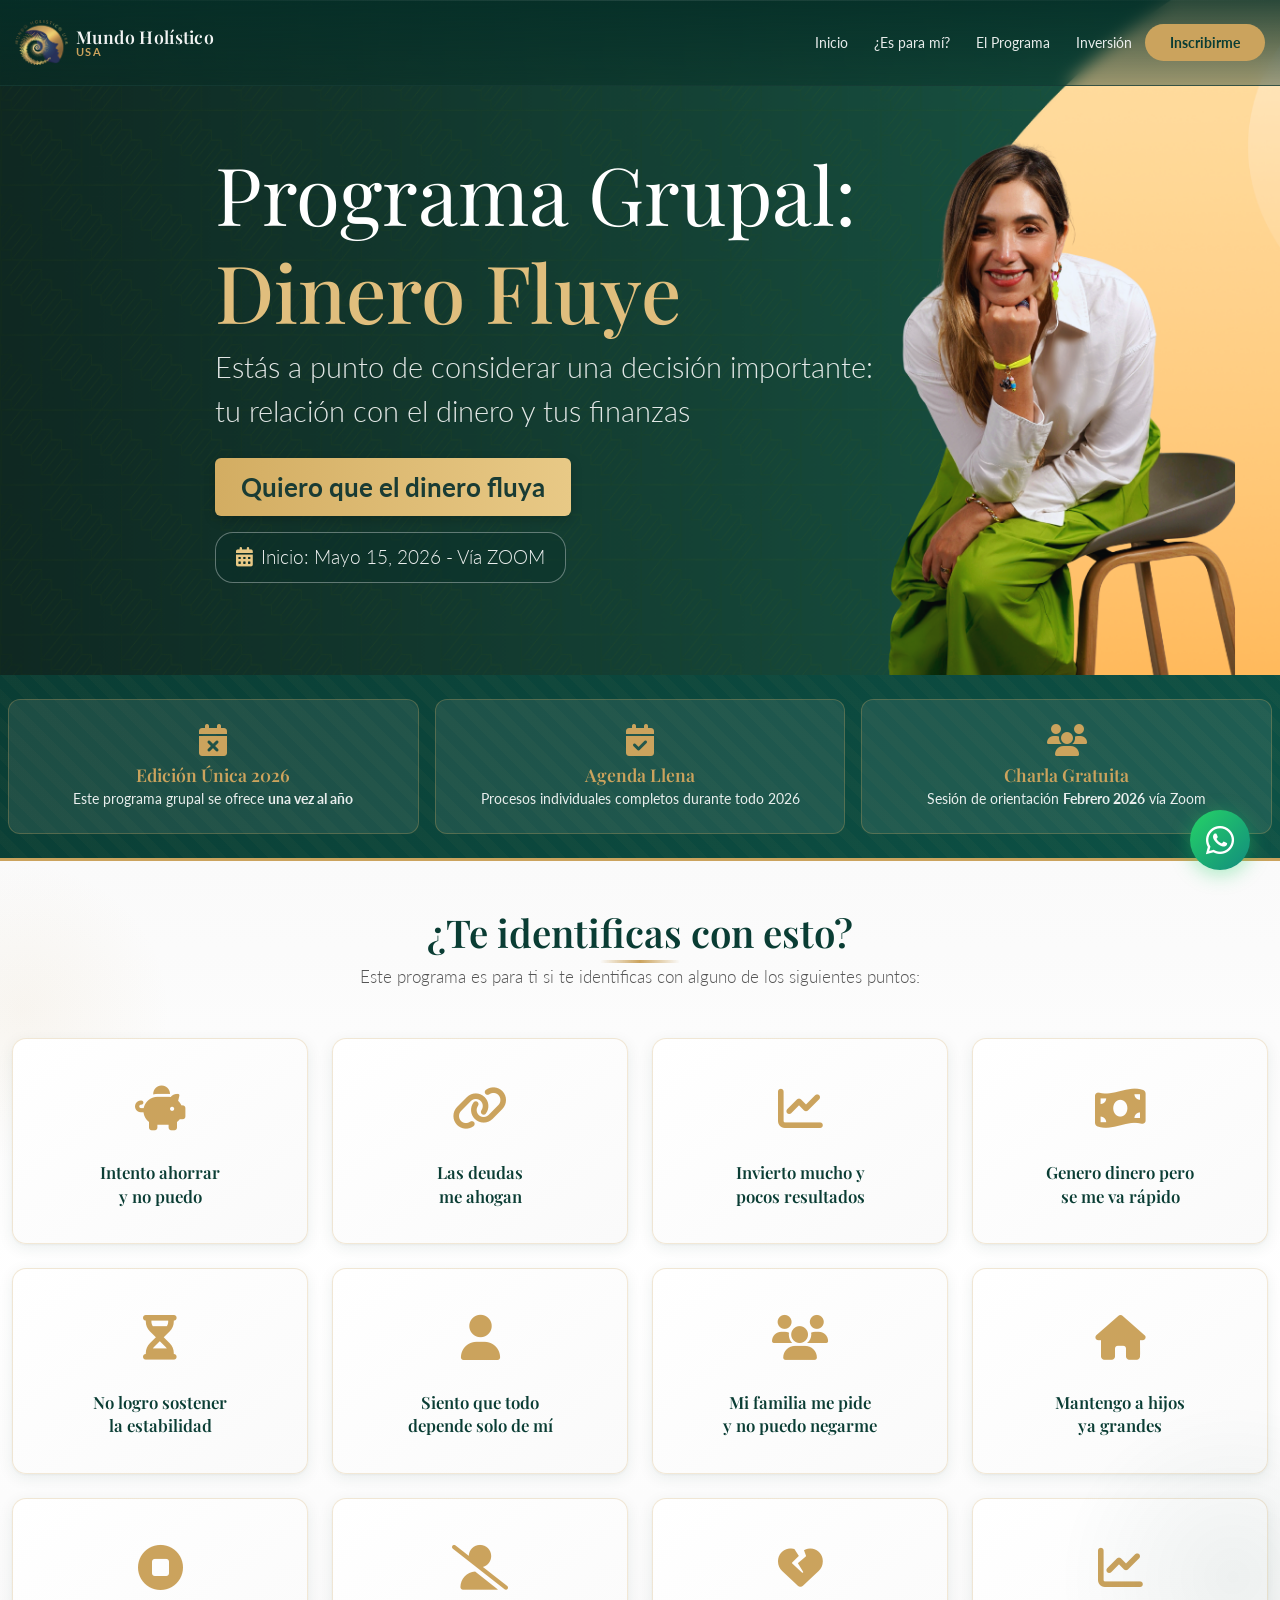
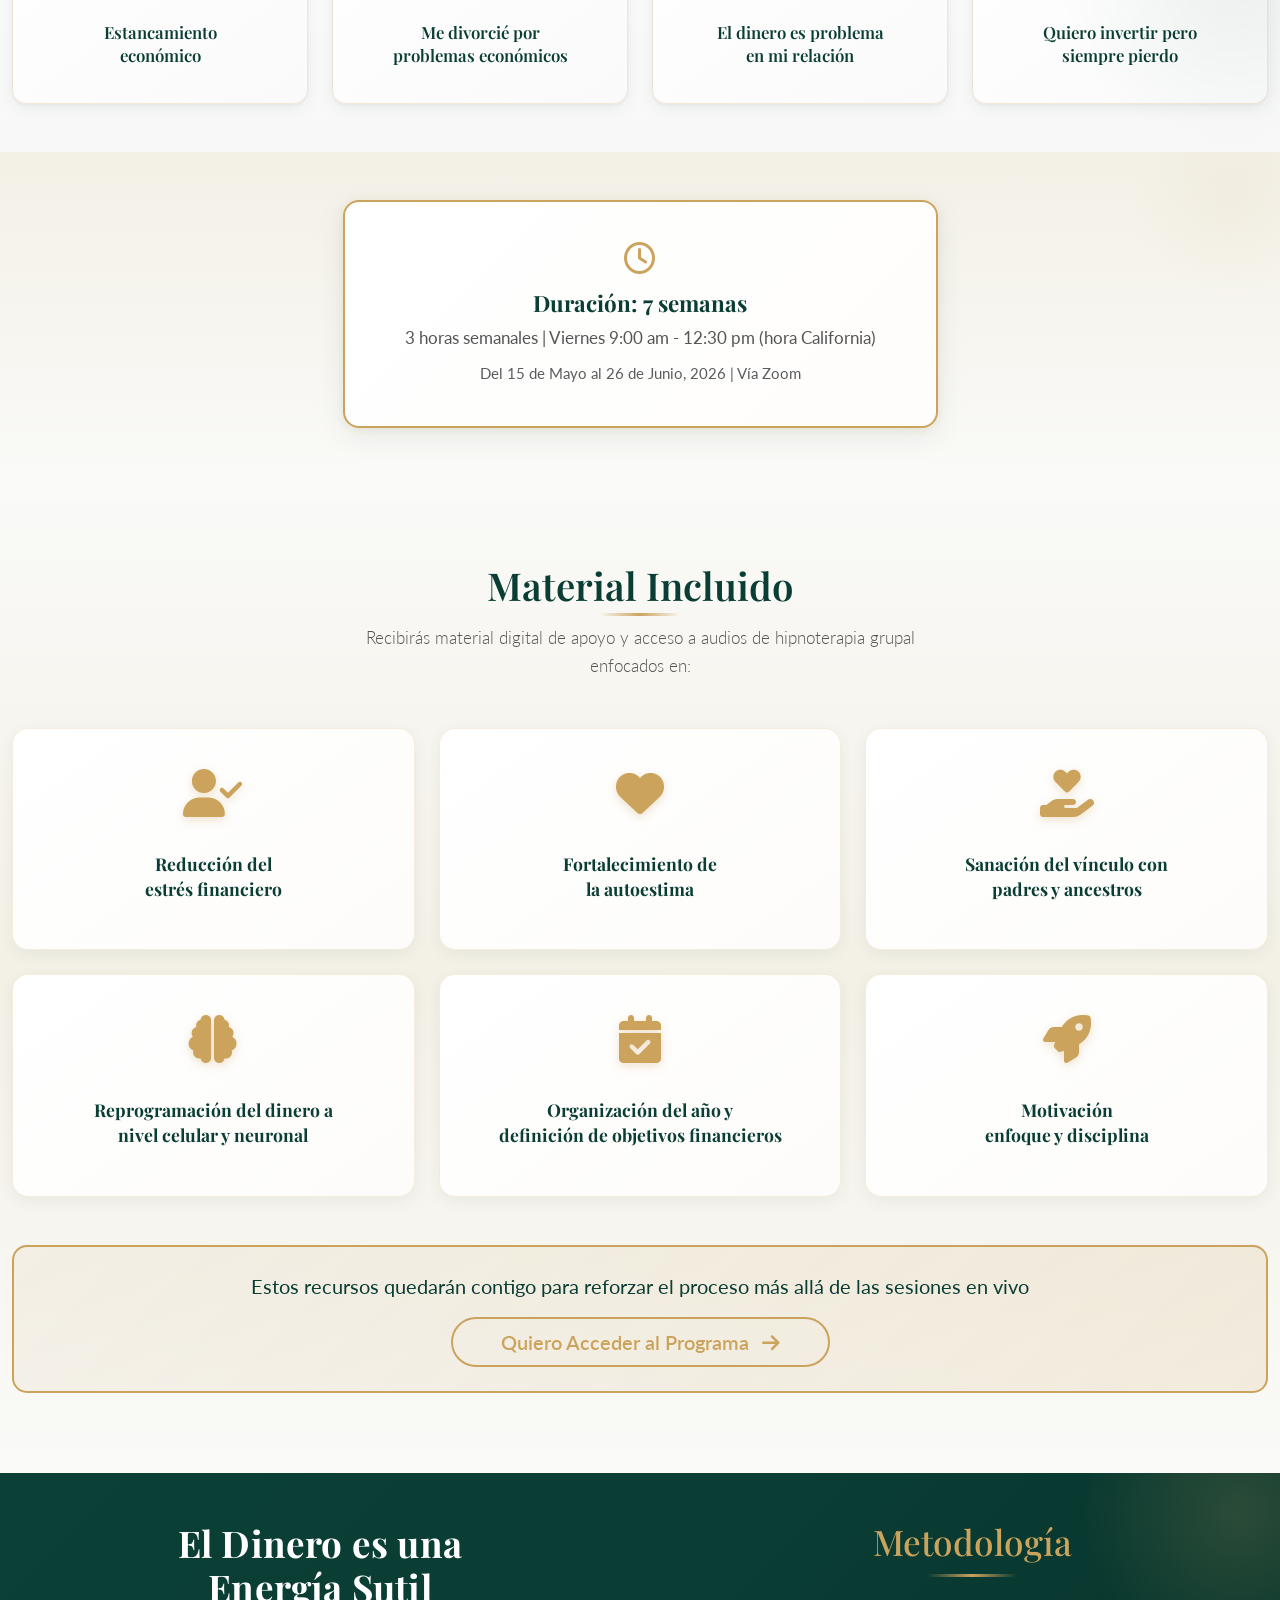
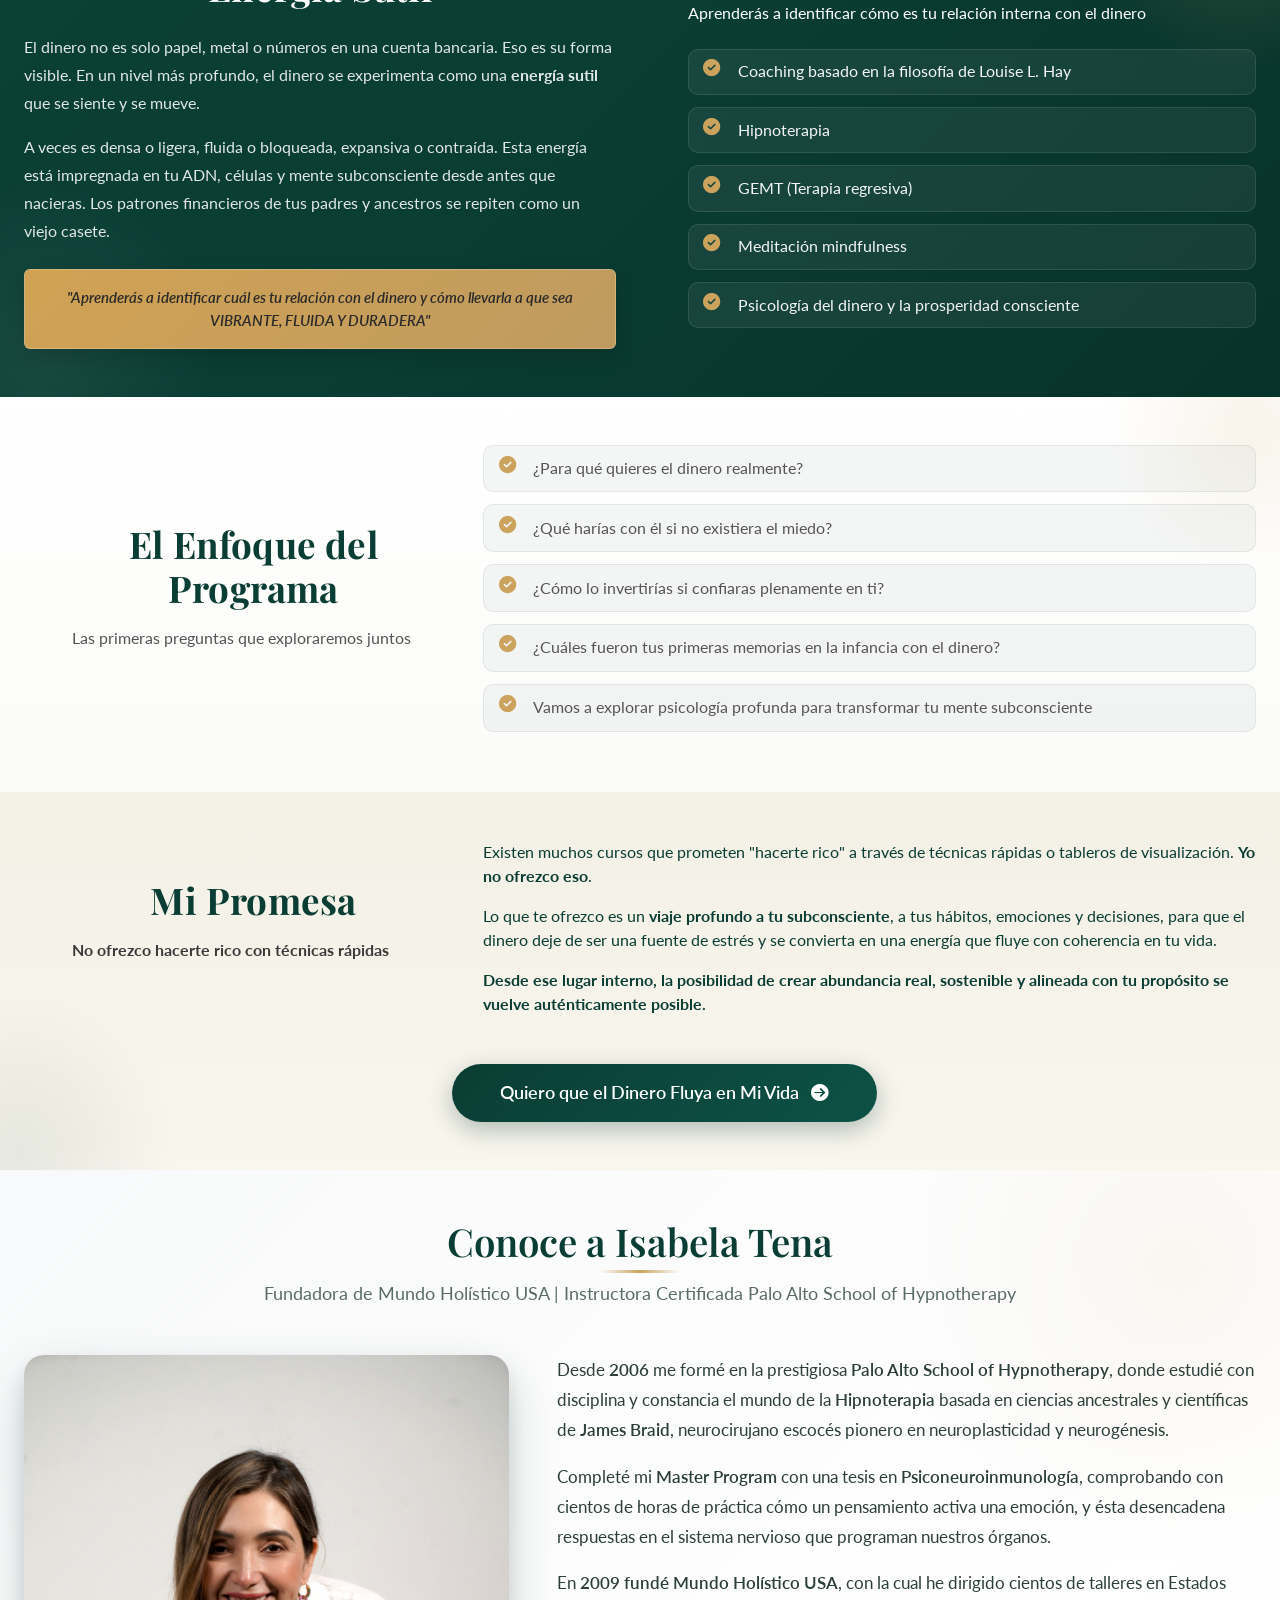
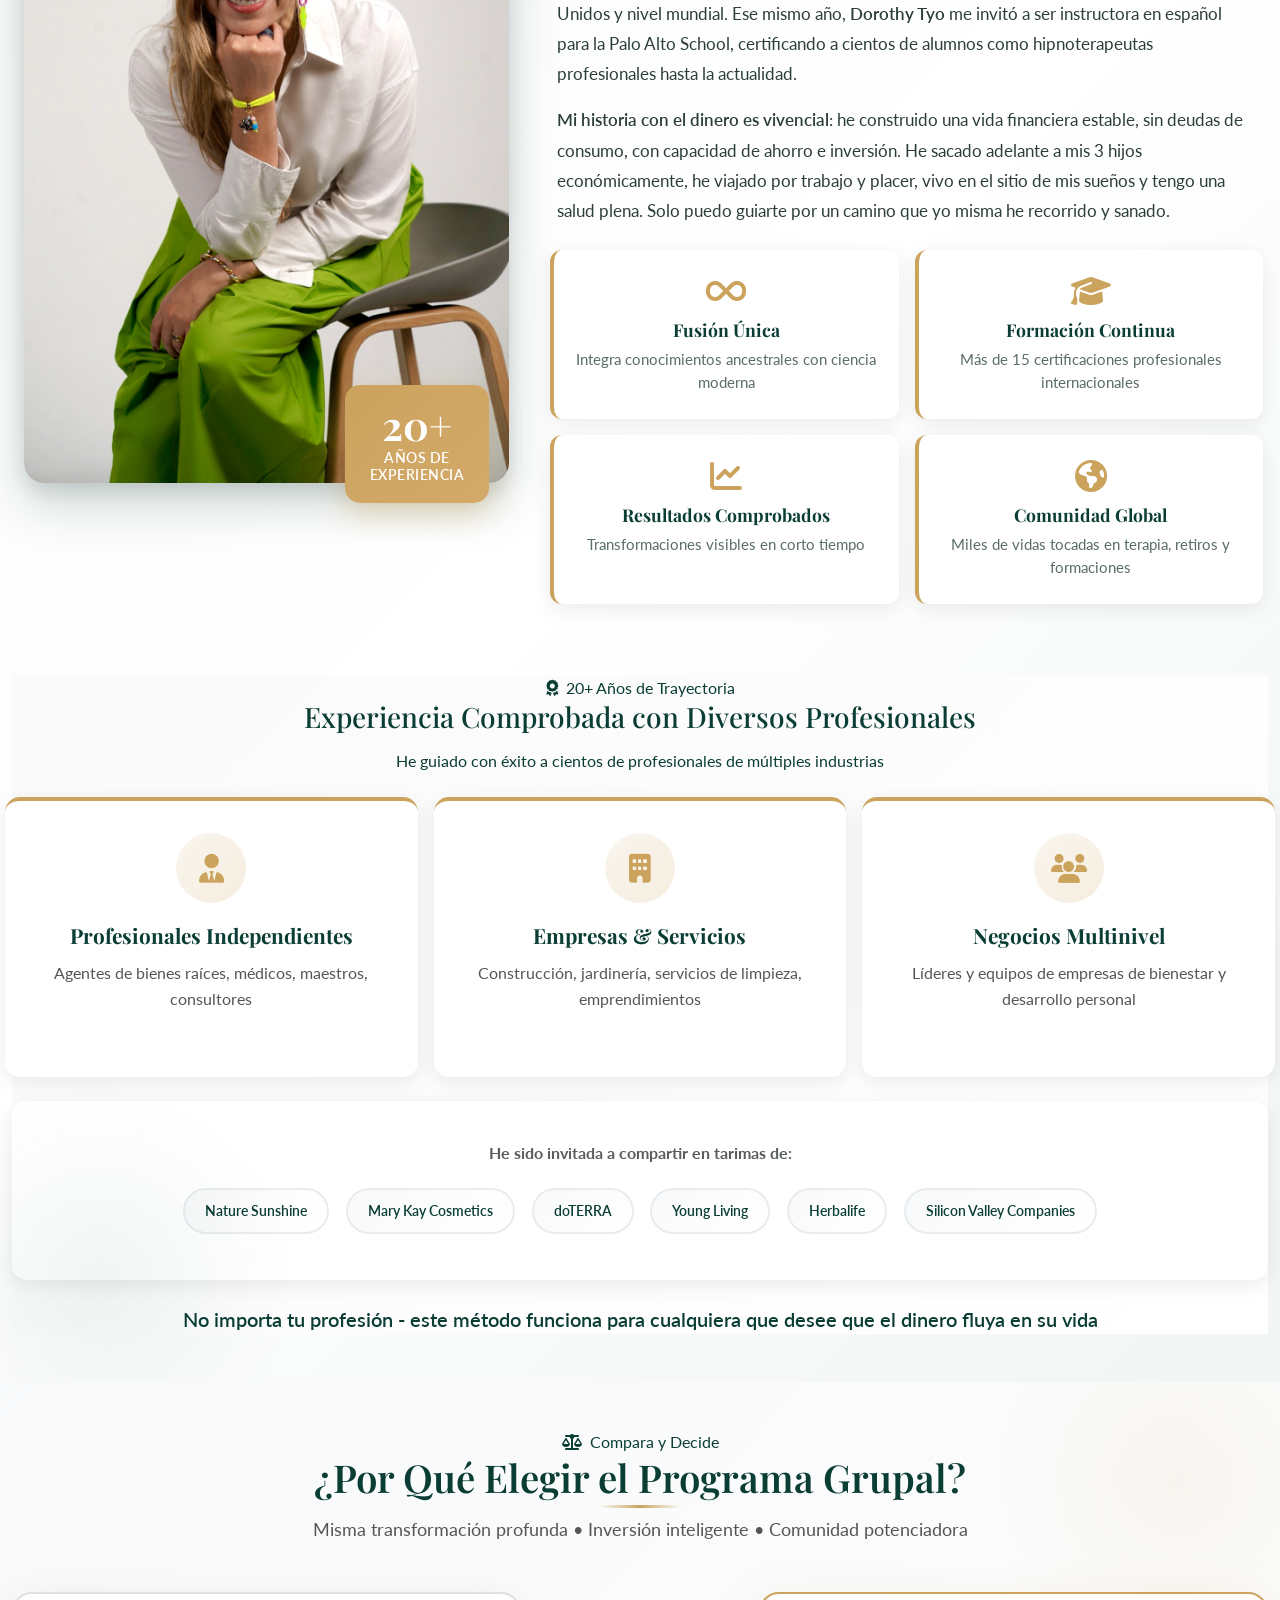
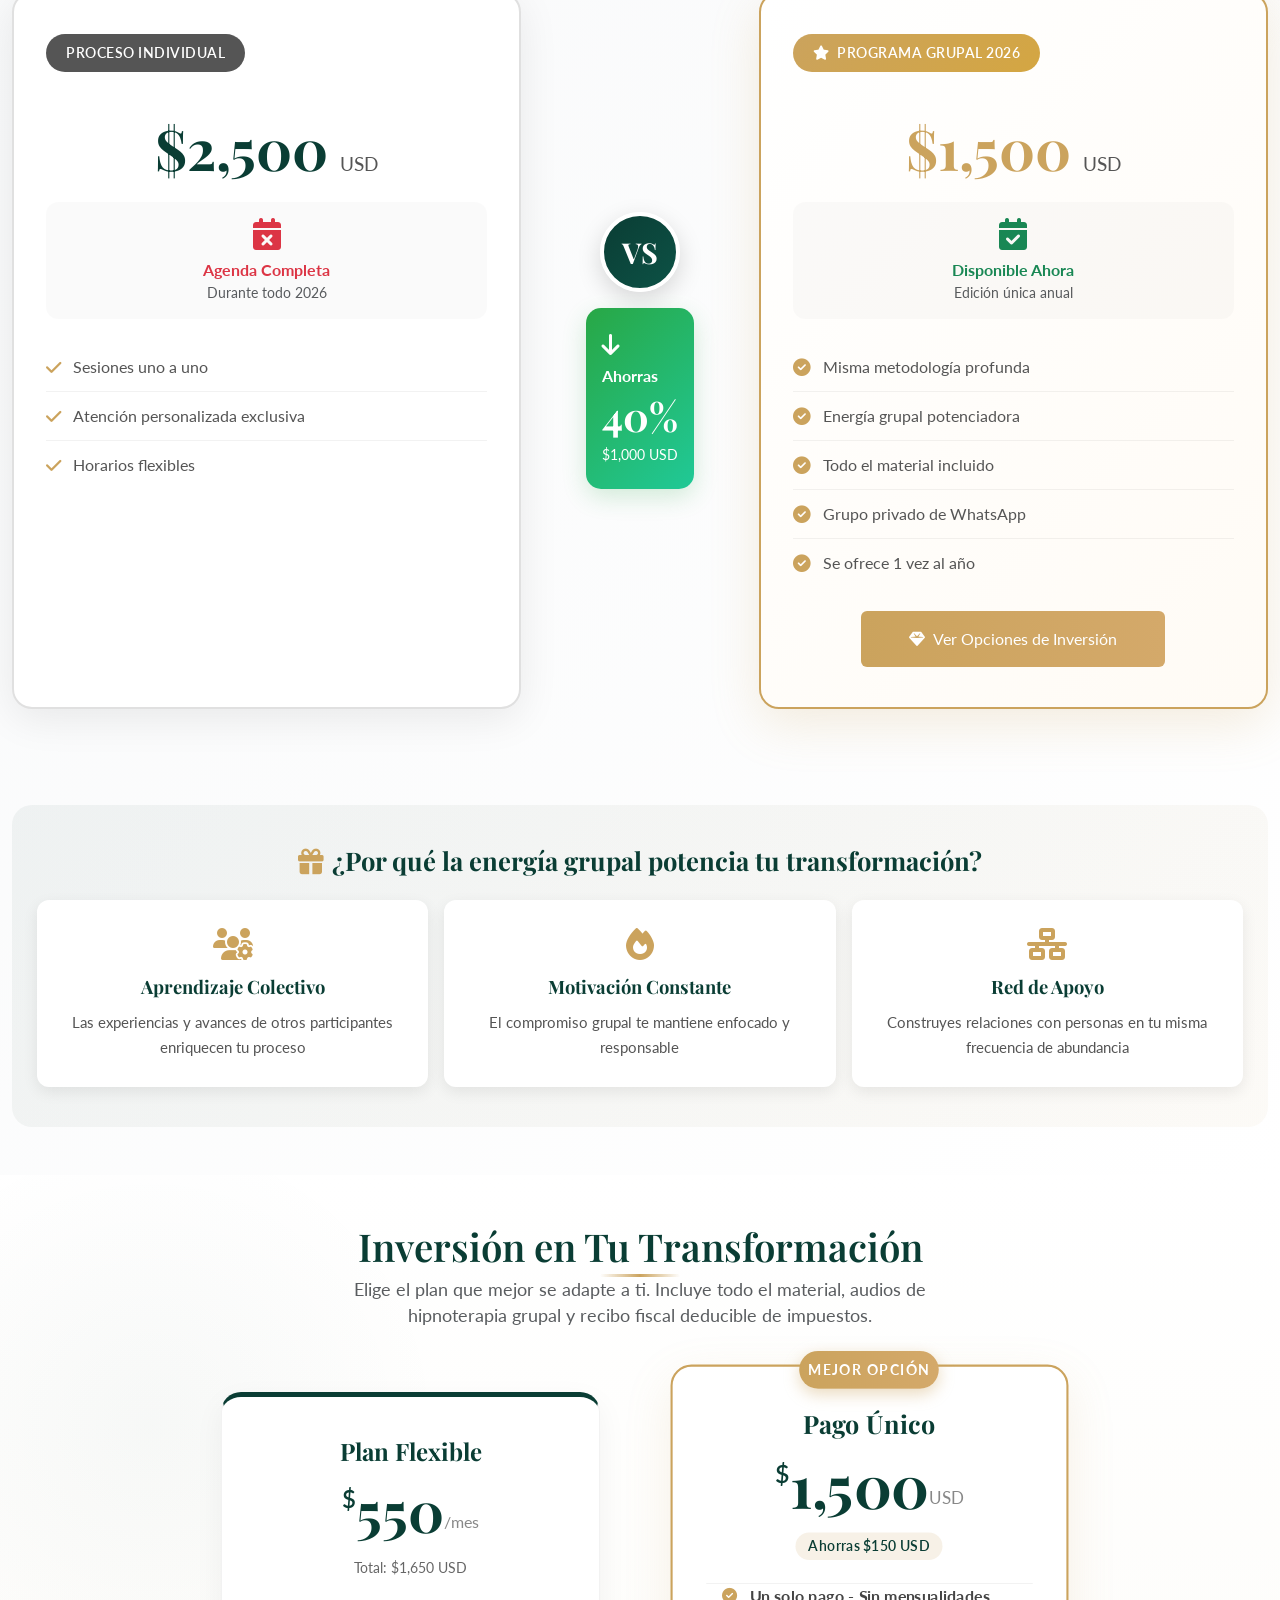
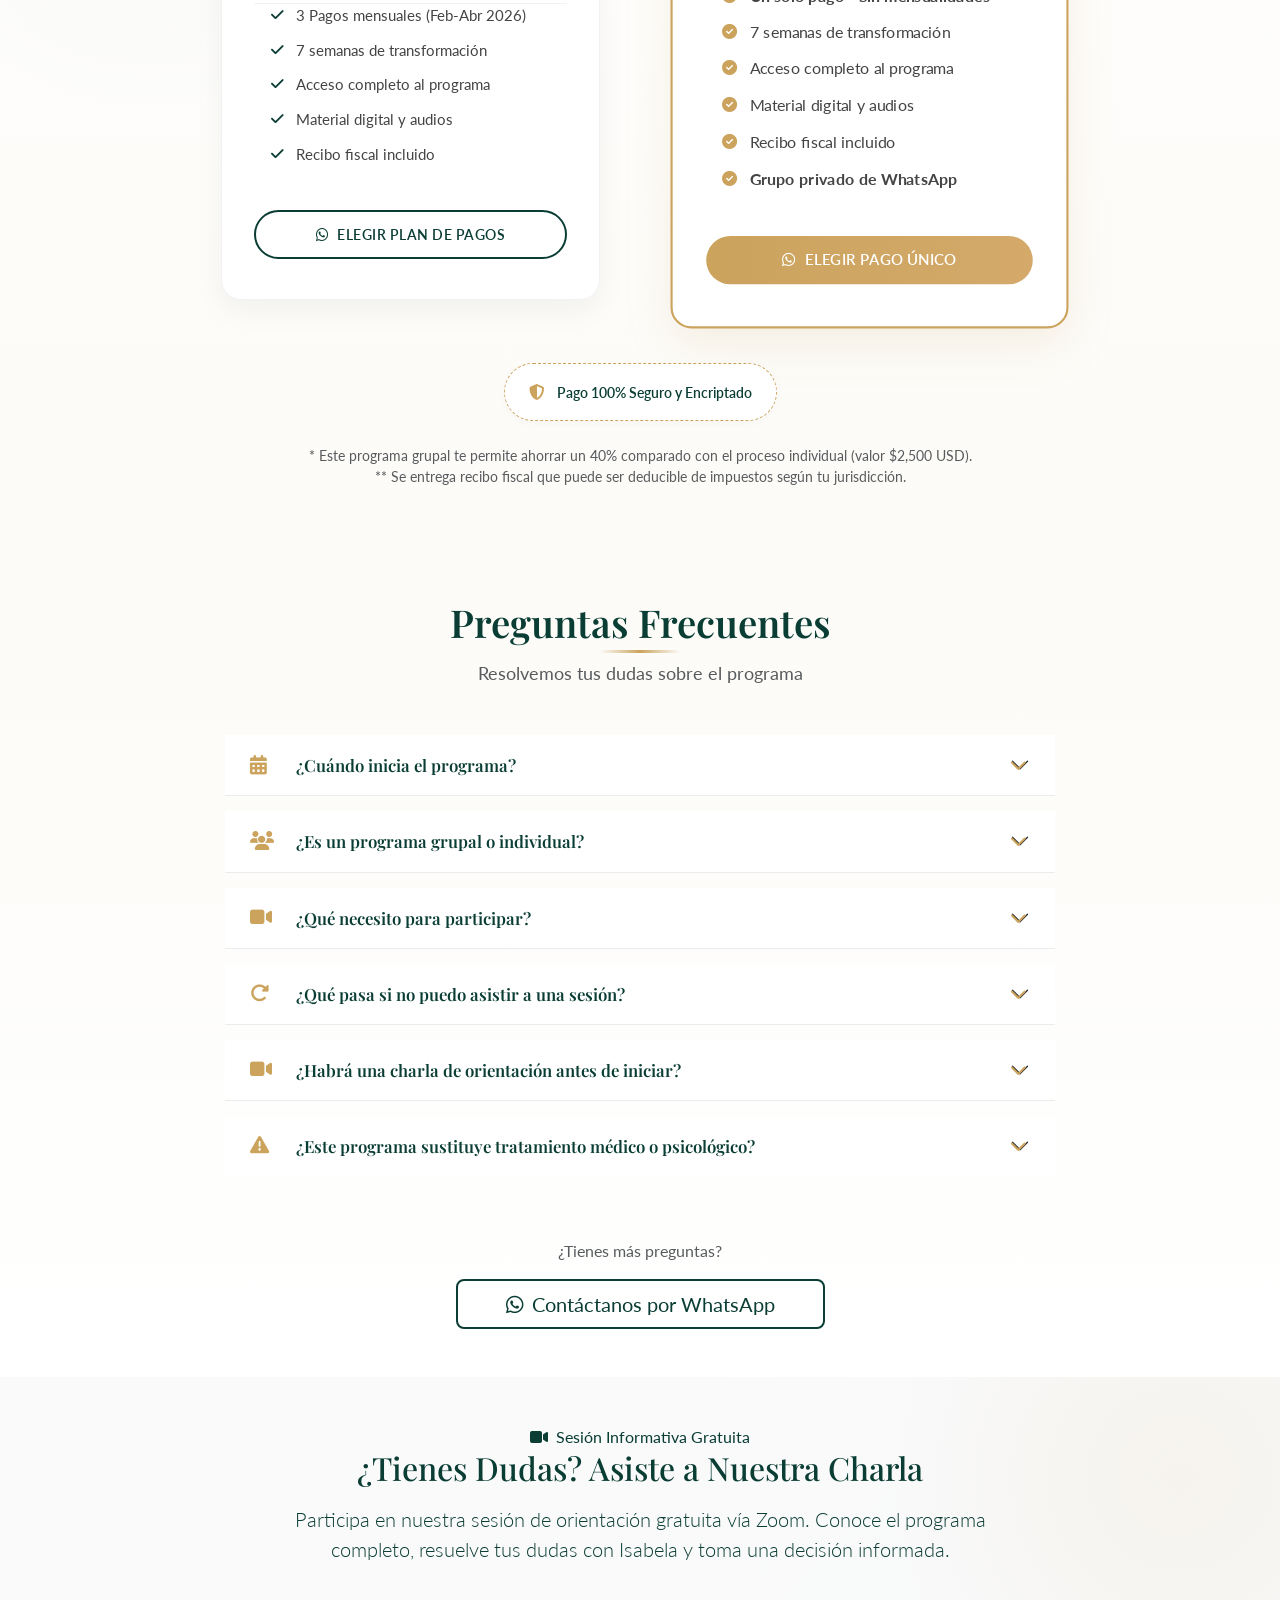
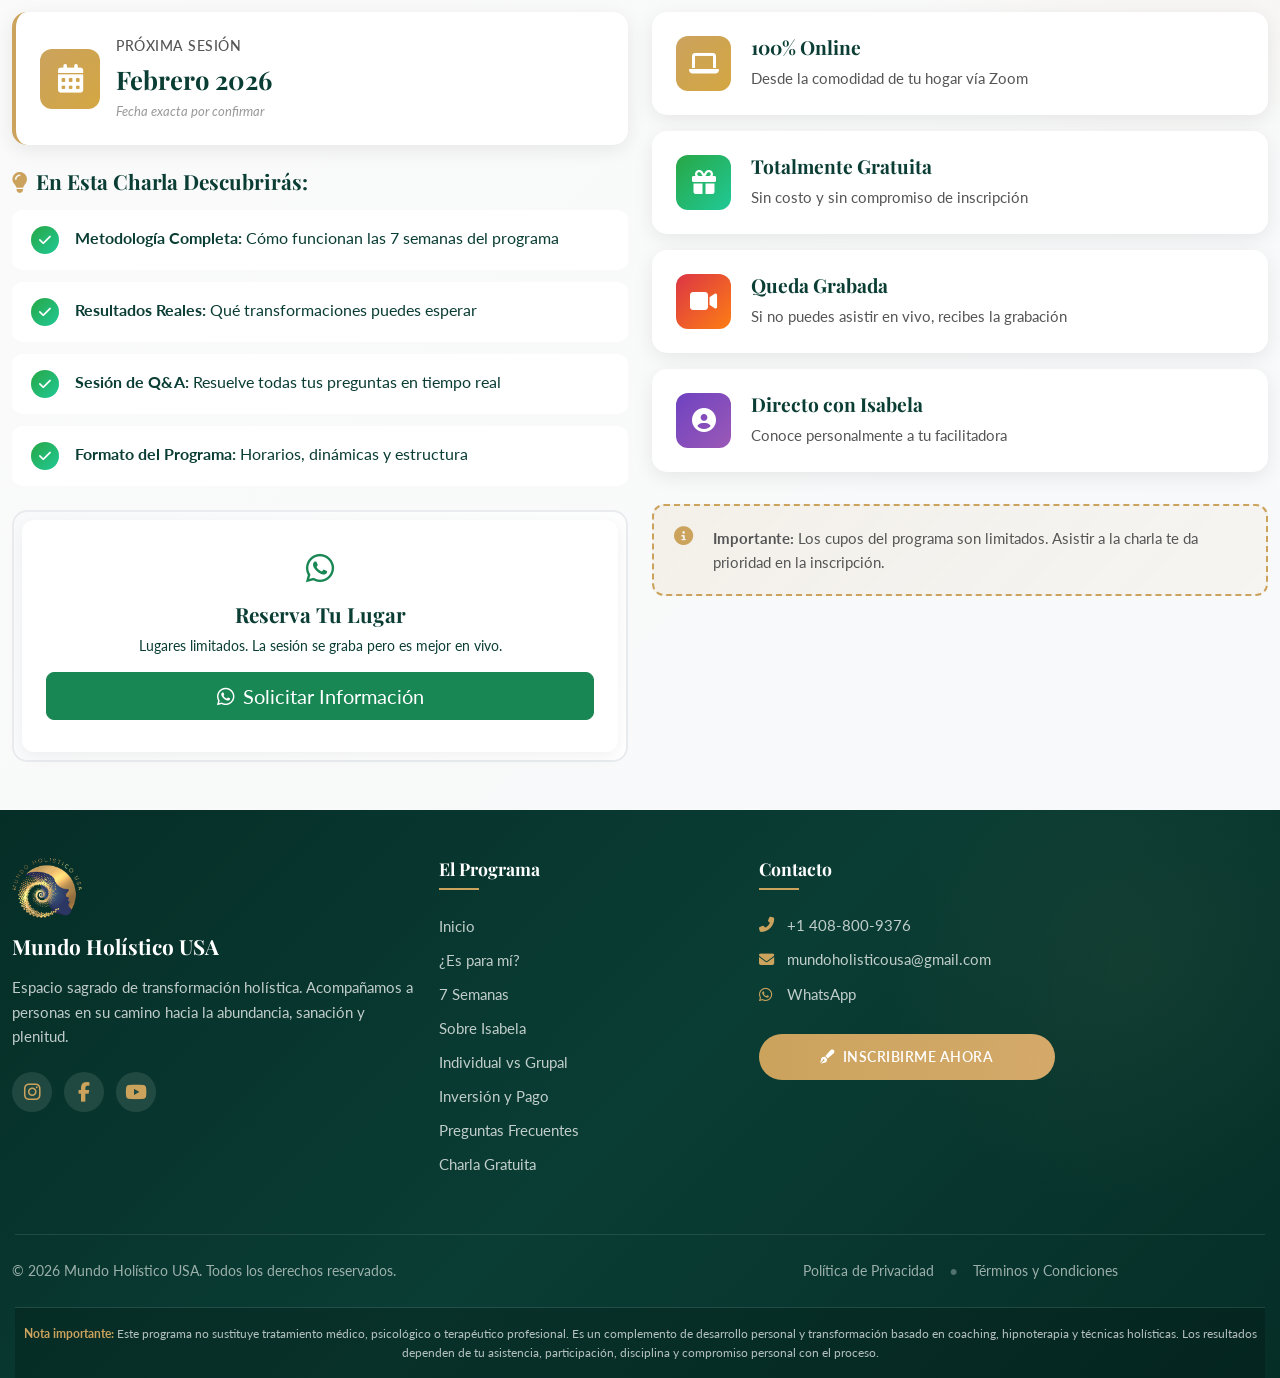
==== index.html @ 6cc02af9 "Landing page inicial optimizada para conversion y responsive design" ====
<!DOCTYPE html>
<html lang="es">
<head>
    <!-- Meta Tags Esenciales -->
    <meta charset="UTF-8">
    <meta name="viewport" content="width=device-width, initial-scale=1.0">
    <meta http-equiv="X-UA-Compatible" content="IE=edge">
    
    <!-- Meta Tags SEO -->
    <title>Programa Grupal: Dinero Fluye - Transforma tu Relación con el Dinero | Mundo Holístico</title>
    <meta name="description" content="Programa grupal de 7 semanas para transformar tu relación con el dinero. Coaching basado en filosofía de Louise L. Hay, hipnoterapia, GEMT y meditación mindfulness.">
    
    <!-- Favicon -->
    <link rel="icon" type="image/png" href="./assets/img/logo-Mundoholistico.png">
    
    <!-- Bootstrap 5 CSS -->
    <link href="https://cdn.jsdelivr.net/npm/bootstrap@5.3.3/dist/css/bootstrap.min.css" rel="stylesheet">
    
    <!-- AOS Animation -->
    <link href="https://unpkg.com/aos@2.3.1/dist/aos.css" rel="stylesheet">
    
    <!-- Font Awesome Icons -->
    <link rel="stylesheet" href="https://cdnjs.cloudflare.com/ajax/libs/font-awesome/6.5.1/css/all.min.css">
    
    <!-- Google Fonts -->
    <link href="https://fonts.googleapis.com/css2?family=Playfair+Display:wght@400;500;600;700&family=Lato:wght@300;400;700&display=swap" rel="stylesheet">
    
    <!-- Hoja de Estilos Personalizada -->
    <link rel="stylesheet" href="./assets/style/style.css">
</head>
<body>
    
    <!-- Barra de Navegación -->
    <nav class="navbar navbar-expand-lg navbar-dark fixed-top" id="navegacionPrincipal">
        <div class="container">
            <a class="navbar-brand d-flex align-items-center gap-2" href="#inicio">
                <img src="./assets/img/logo-Mundoholistico.png" alt="Logo Mundo Holístico USA" class="logo-navbar">
                <span class="texto-marca">
                    <span class="marca-principal">Mundo Holístico</span>
                    <span class="marca-secundaria">USA</span>
                </span>
            </a>
            
            <!-- Botón Hamburguesa Personalizado -->
            <button class="menu-hamburguesa d-lg-none" type="button" data-bs-toggle="offcanvas" data-bs-target="#menuOffcanvas" aria-controls="menuOffcanvas" aria-label="Abrir menú">
                <span class="hamburguesa-linea"></span>
                <span class="hamburguesa-linea"></span>
                <span class="hamburguesa-linea"></span>
            </button>
            
            <!-- Menú Desktop -->
            <div class="collapse navbar-collapse d-none d-lg-flex" id="navbarNav">
                <ul class="navbar-nav ms-auto">
                    <li class="nav-item">
                        <a class="nav-link" href="#inicio">Inicio</a>
                    </li>
                    <li class="nav-item">
                        <a class="nav-link" href="#identificacion">¿Es para mí?</a>
                    </li>
                    <li class="nav-item">
                        <a class="nav-link" href="#metodologia">El Programa</a>
                    </li>
                    <li class="nav-item">
                        <a class="nav-link" href="#inversion">Inversión</a>
                    </li>
                    <li class="nav-item">
                        <a class="btn-inscripcion" href="https://wa.me/14088009376?text=Hola%20Isabela,%20estoy%20lista(o)%20para%20inscribirme%20al%20programa%20Dinero%20Fluye.%20%C2%BFCu%C3%A1l%20es%20el%20siguiente%20paso%3F" target="_blank">Inscribirme</a>
                    </li>
                </ul>
            </div>
        </div>
    </nav>
    
    <!-- Menú Offcanvas Mobile/Tablet -->
    <div class="offcanvas offcanvas-end menu-offcanvas" tabindex="-1" id="menuOffcanvas" aria-labelledby="menuOffcanvasLabel">
        <div class="offcanvas-header">
            <div class="d-flex align-items-center gap-2">
                <img src="./assets/img/logo-Mundoholistico.png" alt="Logo Mundo Holístico" class="logo-offcanvas">
                <span class="texto-marca-offcanvas">
                    <span class="marca-principal-offcanvas">Mundo Holístico</span>
                    <span class="marca-secundaria-offcanvas">USA</span>
                </span>
            </div>
            <button type="button" class="btn-cerrar-offcanvas" data-bs-dismiss="offcanvas" aria-label="Cerrar menú">
                <i class="fas fa-times"></i>
            </button>
        </div>
        <div class="offcanvas-body">
            <ul class="menu-offcanvas-lista">
                <li class="menu-offcanvas-item">
                    <a class="menu-offcanvas-link" href="#inicio" data-bs-dismiss="offcanvas">
                        <i class="fas fa-home"></i>
                        <span>Inicio</span>
                    </a>
                </li>
                <li class="menu-offcanvas-item">
                    <a class="menu-offcanvas-link" href="#identificacion" data-bs-dismiss="offcanvas">
                        <i class="fas fa-user-check"></i>
                        <span>¿Es para mí?</span>
                    </a>
                </li>
                <li class="menu-offcanvas-item">
                    <a class="menu-offcanvas-link" href="#metodologia" data-bs-dismiss="offcanvas">
                        <i class="fas fa-book-open"></i>
                        <span>El Programa</span>
                    </a>
                </li>
                <li class="menu-offcanvas-item">
                    <a class="menu-offcanvas-link" href="#inversion" data-bs-dismiss="offcanvas">
                        <i class="fas fa-dollar-sign"></i>
                        <span>Inversión</span>
                    </a>
                </li>
                <li class="menu-offcanvas-item mt-4">
                    <a class="btn-inscripcion-offcanvas" href="https://wa.me/14088009376?text=Hola%20Isabela,%20estoy%20lista(o)%20para%20inscribirme%20al%20programa%20Dinero%20Fluye.%20%C2%BFCu%C3%A1l%20es%20el%20siguiente%20paso%3F" target="_blank" data-bs-dismiss="offcanvas">
                        <i class="fab fa-whatsapp"></i>
                        <span>Inscribirme Ahora</span>
                    </a>
                </li>
            </ul>
        </div>
    </div>

    <!-- Sección Hero Principal -->
    <header id="inicio" class="seccion-hero">
        <div class="golden-circle-bg" aria-hidden="true"></div>
        
        <div class="container hero-container">
            <div class="row align-items-center hero-row">
                <!-- Columna Izquierda Texto -->
                <div class="col-lg-6 col-md-6 hero-text-col">
                    <div class="contenido-hero">
                        <h1 class="titulo-principal mb-2" data-aos="fade-up">
                            Programa Grupal:<br>
                            <span class="titulo-dorado-hero">Dinero Fluye</span>
                        </h1>
                        <p class="subtitulo-hero mb-4" data-aos="fade-up" data-aos-delay="100">
                            Estás a punto de considerar una decisión importante:<br>
                            tu relación con el dinero y tus finanzas
                        </p>
                        <div data-aos="fade-up" data-aos-delay="150">
                            <a href="#inscripcion" class="btn btn-hero-gold mb-3">
                                Quiero que el dinero fluya
                            </a>
                        </div>
                        <div class="info-fechas-hero" data-aos="fade-up" data-aos-delay="200">
                            <i class="fas fa-calendar-alt me-2"></i>
                            <span>Inicio: Mayo 15, 2026 - Vía ZOOM</span>
                        </div>
                    </div>
                </div>
                <!-- Columna Derecha Imagen -->
                <div class="col-lg-6 col-md-6 hero-img-col">
                    <img src="./assets/img/isa-owl-banner.png" alt="Isabela Tena" class="img-fluid hero-person-img">
                </div>
            </div>
        </div>
    </header>

    <!-- Banner de Urgencia -->
    <section id="urgencia" class="banner-urgencia py-4">
        <div class="container">
            <div class="row g-3 align-items-center justify-content-center text-center">
                <div class="col-lg-4 col-md-6" data-aos="fade-up">
                    <div class="urgencia-item">
                        <i class="fas fa-calendar-times fa-2x mb-2 text-dorado"></i>
                        <h4 class="mb-1">Edición Única 2026</h4>
                        <p class="mb-0 small">Este programa grupal se ofrece <strong>una vez al año</strong></p>
                    </div>
                </div>
                <div class="col-lg-4 col-md-6" data-aos="fade-up" data-aos-delay="100">
                    <div class="urgencia-item">
                        <i class="fas fa-calendar-check fa-2x mb-2 text-dorado"></i>
                        <h4 class="mb-1">Agenda Llena</h4>
                        <p class="mb-0 small">Procesos individuales completos durante todo 2026</p>
                    </div>
                </div>
                <div class="col-lg-4 col-md-6" data-aos="fade-up" data-aos-delay="200">
                    <div class="urgencia-item">
                        <i class="fas fa-users fa-2x mb-2 text-dorado"></i>
                        <h4 class="mb-1">Charla Gratuita</h4>
                        <p class="mb-0 small">Sesión de orientación <strong>Febrero 2026</strong> vía Zoom</p>
                    </div>
                </div>
            </div>
        </div>
    </section>

    <!-- Sección: ¿Te identificas con esto? -->
    <section id="identificacion" class="seccion-identificacion py-5" aria-labelledby="titulo-identificacion">
        <div class="container">
            <h2 id="titulo-identificacion" class="titulo-seccion-centro mb-2 text-center" data-aos="fade-up">¿Te identificas con esto?</h2>
            <p class="text-center mb-5 texto-subtitulo" data-aos="fade-up" data-aos-delay="50">Este programa es para ti si te identificas con alguno de los siguientes puntos:</p>
            
            <div class="row g-4 justify-content-center" role="list">
                <!-- Fila 1 -->
                <div class="col-lg-3 col-md-4 col-sm-6" data-aos="fade-up" data-aos-duration="800" role="listitem">
                    <div class="tarjeta-identificacion">
                        <div class="icono-identificacion"><i class="fas fa-piggy-bank" aria-hidden="true"></i></div>
                        <h3>Intento ahorrar<br>y no puedo</h3>
                    </div>
                </div>
                <div class="col-lg-3 col-md-4 col-sm-6" data-aos="fade-up" data-aos-delay="100" data-aos-duration="800" role="listitem">
                    <div class="tarjeta-identificacion">
                        <div class="icono-identificacion"><i class="fas fa-link" aria-hidden="true"></i></div>
                        <h3>Las deudas<br>me ahogan</h3>
                    </div>
                </div>
                <div class="col-lg-3 col-md-4 col-sm-6" data-aos="fade-up" data-aos-delay="200" data-aos-duration="800" role="listitem">
                    <div class="tarjeta-identificacion">
                        <div class="icono-identificacion"><i class="fas fa-chart-line" aria-hidden="true"></i></div>
                        <h3>Invierto mucho y<br>pocos resultados</h3>
                    </div>
                </div>
                <div class="col-lg-3 col-md-4 col-sm-6" data-aos="fade-up" data-aos-delay="300" data-aos-duration="800" role="listitem">
                    <div class="tarjeta-identificacion">
                        <div class="icono-identificacion"><i class="fas fa-money-bill-wave" aria-hidden="true"></i></div>
                        <h3>Genero dinero pero<br>se me va rápido</h3>
                    </div>
                </div>
                
                <!-- Fila 2 -->
                <div class="col-lg-3 col-md-4 col-sm-6" data-aos="fade-up" data-aos-delay="400" data-aos-duration="800" role="listitem">
                    <div class="tarjeta-identificacion">
                        <div class="icono-identificacion"><i class="fas fa-hourglass-half" aria-hidden="true"></i></div>
                        <h3>No logro sostener<br>la estabilidad</h3>
                    </div>
                </div>
                <div class="col-lg-3 col-md-4 col-sm-6" data-aos="fade-up" data-aos-delay="500" data-aos-duration="800" role="listitem">
                    <div class="tarjeta-identificacion">
                        <div class="icono-identificacion"><i class="fas fa-user" aria-hidden="true"></i></div>
                        <h3>Siento que todo<br>depende solo de mí</h3>
                    </div>
                </div>
                <div class="col-lg-3 col-md-4 col-sm-6" data-aos="fade-up" data-aos-delay="600" data-aos-duration="800" role="listitem">
                    <div class="tarjeta-identificacion">
                        <div class="icono-identificacion"><i class="fas fa-users" aria-hidden="true"></i></div>
                        <h3>Mi familia me pide<br>y no puedo negarme</h3>
                    </div>
                </div>
                <div class="col-lg-3 col-md-4 col-sm-6" data-aos="fade-up" data-aos-delay="700" data-aos-duration="800" role="listitem">
                    <div class="tarjeta-identificacion">
                        <div class="icono-identificacion"><i class="fas fa-home" aria-hidden="true"></i></div>
                        <h3>Mantengo a hijos<br>ya grandes</h3>
                    </div>
                </div>
                
                <!-- Fila 3 -->
                <div class="col-lg-3 col-md-4 col-sm-6" data-aos="fade-up" data-aos-delay="800" data-aos-duration="800" role="listitem">
                    <div class="tarjeta-identificacion">
                        <div class="icono-identificacion"><i class="fas fa-stop-circle" aria-hidden="true"></i></div>
                        <h3>Estancamiento<br>económico</h3>
                    </div>
                </div>
                <div class="col-lg-3 col-md-4 col-sm-6" data-aos="fade-up" data-aos-delay="900" data-aos-duration="800" role="listitem">
                    <div class="tarjeta-identificacion">
                        <div class="icono-identificacion"><i class="fas fa-user-slash" aria-hidden="true"></i></div>
                        <h3>Me divorcié por<br>problemas económicos</h3>
                    </div>
                </div>
                <div class="col-lg-3 col-md-4 col-sm-6" data-aos="fade-up" data-aos-delay="1000" data-aos-duration="800" role="listitem">
                    <div class="tarjeta-identificacion">
                        <div class="icono-identificacion"><i class="fas fa-heart-broken" aria-hidden="true"></i></div>
                        <h3>El dinero es problema<br>en mi relación</h3>
                    </div>
                </div>
                <div class="col-lg-3 col-md-4 col-sm-6" data-aos="fade-up" data-aos-delay="1100" data-aos-duration="800" role="listitem">
                    <div class="tarjeta-identificacion">
                        <div class="icono-identificacion"><i class="fas fa-chart-line" aria-hidden="true"></i></div>
                        <h3>Quiero invertir pero<br>siempre pierdo</h3>
                    </div>
                </div>
            </div>
        </div>
    </section>

    <!-- Info Duración -->
    <div class="seccion-duracion py-5">
        <div class="container text-center">
            <div class="caja-duracion" data-aos="zoom-in">
                <i class="far fa-clock d-block fa-2x texto-dorado mx-auto mb-3"></i>
                <h4 class="mb-2 fw-bold">Duración: 7 semanas</h4>
                <p class="mb-2">3 horas semanales | Viernes 9:00 am - 12:30 pm (hora California)</p>
                <p class="mb-0 text-muted"><small>Del 15 de Mayo al 26 de Junio, 2026 | Vía Zoom</small></p>
            </div>
        </div>
    </div>

    <!-- Sección Audios -->
    <section class="seccion-audios py-5 seccion-beige">
        <div class="container">
            <h2 class="titulo-seccion-centro mb-3 text-center" data-aos="fade-up">Material Incluido</h2>
            <p class="text-center mb-5 texto-subtitulo" data-aos="fade-up" data-aos-delay="50">Recibirás material digital de apoyo y acceso a audios de hipnoterapia grupal enfocados en:</p>
            
            <div class="row g-4 justify-content-center">
                <div class="col-md-4 text-center" data-aos="fade-up">
                    <div class="item-audio">
                        <i class="fas fa-user-check fa-3x mb-3 texto-dorado"></i>
                        <h4>Reducción del<br>estrés financiero</h4>
                    </div>
                </div>
                <div class="col-md-4 text-center" data-aos="fade-up" data-aos-delay="100">
                    <div class="item-audio">
                        <i class="fas fa-heart fa-3x mb-3 texto-dorado"></i>
                        <h4>Fortalecimiento de<br>la autoestima</h4>
                    </div>
                </div>
                <div class="col-md-4 text-center" data-aos="fade-up" data-aos-delay="200">
                    <div class="item-audio">
                        <i class="fas fa-hand-holding-heart fa-3x mb-3 texto-dorado"></i>
                        <h4>Sanación del vínculo con<br>padres y ancestros</h4>
                    </div>
                </div>
                
                <div class="col-md-4 text-center" data-aos="fade-up" data-aos-delay="300">
                    <div class="item-audio">
                        <i class="fas fa-brain fa-3x mb-3 texto-dorado"></i>
                        <h4>Reprogramación del dinero a<br>nivel celular y neuronal</h4>
                    </div>
                </div>
                <div class="col-md-4 text-center" data-aos="fade-up" data-aos-delay="400">
                    <div class="item-audio">
                        <i class="fas fa-calendar-check fa-3x mb-3 texto-dorado"></i>
                        <h4>Organización del año y<br>definición de objetivos financieros</h4>
                    </div>
                </div>
                <div class="col-md-4 text-center" data-aos="fade-up" data-aos-delay="500">
                    <div class="item-audio">
                        <i class="fas fa-rocket fa-3x mb-3 texto-dorado"></i>
                        <h4>Motivación<br>enfoque y disciplina</h4>
                    </div>
                </div>
            </div>

            <!-- CTA Estratégico -->
            <div class="row mt-5">
                <div class="col-12 text-center" data-aos="fade-up" data-aos-delay="600">
                    <div class="cta-secundario p-4">
                        <p class="mb-3 fs-5">Estos recursos quedarán contigo para reforzar el proceso más allá de las sesiones en vivo</p>
                        <a href="#inversion" class="btn btn-outline-dorado btn-lg px-5">
                            Quiero Acceder al Programa <i class="fas fa-arrow-right ms-2"></i>
                        </a>
                    </div>
                </div>
            </div>
        </div>
    </section>

    <!-- Franja 1: El dinero es una energía & Metodología -->
    <section class="franja-verde text-white py-5" id="metodologia">
        <div class="container">
            <div class="row gx-lg-5">
                <div class="col-lg-6 mb-5 mb-lg-0 border-end-lg border-opacity-25 border-white" data-aos="fade-right">
                    <h2 class="titulo-blanco mb-4">El Dinero es una<br>Energía Sutil</h2>
                    <p class="mb-3 texto-claro">El dinero no es solo papel, metal o números en una cuenta bancaria. Eso es su forma visible. En un nivel más profundo, el dinero se experimenta como una <strong>energía sutil</strong> que se siente y se mueve.</p>
                    <p class="mb-4 texto-claro">A veces es densa o ligera, fluida o bloqueada, expansiva o contraída. Esta energía está impregnada en tu ADN, células y mente subconsciente desde antes que nacieras. Los patrones financieros de tus padres y ancestros se repiten como un viejo casete.</p>
                    <div class="caja-cita-dorada p-3 rounded mt-4">
                        <p class="mb-0 fst-italic text-center">"Aprenderás a identificar cuál es tu relación con el dinero y cómo llevarla a que sea VIBRANTE, FLUIDA Y DURADERA"</p>
                    </div>
                </div>
                <div class="col-lg-6 ps-lg-5" data-aos="fade-left">
                    <h2 class="titulo-dorado-sm mb-4">Metodología</h2>
                    <p class="mb-4 text-white">Aprenderás a identificar cómo es tu relación interna con el dinero</p>
                    <ul class="lista-check-dorado">
                        <li><i class="fas fa-check-circle me-2"></i> Coaching basado en la filosofía de Louise L. Hay</li>
                        <li><i class="fas fa-check-circle me-2"></i> Hipnoterapia</li>
                        <li><i class="fas fa-check-circle me-2"></i> GEMT (Terapia regresiva)</li>
                        <li><i class="fas fa-check-circle me-2"></i> Meditación mindfulness</li>
                        <li><i class="fas fa-check-circle me-2"></i> Psicología del dinero y la prosperidad consciente</li>
                    </ul>
                </div>
            </div>
        </div>
    </section>

    <!-- Franja 2: El Enfoque -->
    <section class="franja-blanca py-5 ps-lg-5">
        <div class="container">
            <div class="row align-items-center gx-lg-5">
                <div class="col-lg-4 mb-4 mb-lg-0" data-aos="fade-right">
                    <h2 class="titulo-verde mb-3">El Enfoque del<br>Programa</h2>
                    <p class="texto-gris">Las primeras preguntas que exploraremos juntos</p>
                </div>
                <div class="col-lg-8" data-aos="fade-left">
                    <ul class="lista-check-verde">
                        <li><i class="fas fa-check-circle me-2"></i> ¿Para qué quieres el dinero realmente?</li>
                        <li><i class="fas fa-check-circle me-2"></i> ¿Qué harías con él si no existiera el miedo?</li>
                        <li><i class="fas fa-check-circle me-2"></i> ¿Cómo lo invertirías si confiaras plenamente en ti?</li>
                        <li><i class="fas fa-check-circle me-2"></i> ¿Cuáles fueron tus primeras memorias en la infancia con el dinero?</li>
                        <li><i class="fas fa-check-circle me-2"></i> Vamos a explorar psicología profunda para transformar tu mente subconsciente</li>
                    </ul>
                </div>
            </div>
        </div>
    </section>

    <!-- Franja 3: Mi Promesa -->
    <section class="franja-beige py-5 ps-lg-5">
        <div class="container">
            <div class="row align-items-center gx-lg-5">
                <div class="col-lg-4 mb-4 mb-lg-0" data-aos="fade-right">
                    <h2 class="titulo-verde mb-3">Mi Promesa</h2>
                    <p class="texto-gris-oscuro fw-bold">No ofrezco hacerte rico con técnicas rápidas</p>
                </div>
                <div class="col-lg-8" data-aos="fade-left">
                    <p class="mb-3">Existen muchos cursos que prometen "hacerte rico" a través de técnicas rápidas o tableros de visualización. <strong>Yo no ofrezco eso</strong>.</p>
                    <p class="mb-3">Lo que te ofrezco es un <strong>viaje profundo a tu subconsciente</strong>, a tus hábitos, emociones y decisiones, para que el dinero deje de ser una fuente de estrés y se convierta en una energía que fluye con coherencia en tu vida.</p>
                    <p class="mb-0 fw-bold text-verde">Desde ese lugar interno, la posibilidad de crear abundancia real, sostenible y alineada con tu propósito se vuelve auténticamente posible.</p>
                </div>
            </div>

            <!-- CTA Inline -->
            <div class="row mt-5">
                <div class="col-12 text-center" data-aos="fade-up">
                    <a href="#inversion" class="btn btn-verde-grande px-5 py-3">
                        Quiero que el Dinero Fluya en Mi Vida <i class="fas fa-arrow-circle-right ms-2"></i>
                    </a>
                </div>
            </div>
        </div>
    </section>

    <!-- Instructor Section -->
    <section id="instructor" class="seccion-instructor py-5">
        <div class="container">
            <!-- Título Principal -->
            <div class="text-center mb-5" data-aos="fade-up">
                <h2 class="titulo-seccion-centro mb-3">Conoce a Isabela Tena</h2>
                <p class="subtitulo-instructor">Fundadora de Mundo Holístico USA | Instructora Certificada Palo Alto School of Hypnotherapy</p>
            </div>

            <!-- Grid Principal -->
            <div class="row gx-5 align-items-start mb-5">
                <!-- Columna Izquierda: Imagen -->
                <div class="col-lg-5 mb-5 mb-lg-0" data-aos="fade-right">
                    <div class="instructor-imagen-wrapper position-relative">
                        <img src="./assets/img/isabela-tena.jpeg" alt="Isabela Owl - Hipnoterapeuta Certificada" class="instructor-imagen">
                        <div class="insignia-experiencia">
                            <div class="insignia-numero">20+</div>
                            <div class="insignia-texto">Años de<br>Experiencia</div>
                        </div>
                    </div>
                </div>

                <!-- Columna Derecha: Contenido -->
                <div class="col-lg-7" data-aos="fade-left">
                    <!-- Descripción Narrativa -->
                    <div class="instructor-narrativa mb-4">
                        <p class="mb-3">Desde <strong>2006</strong> me formé en la prestigiosa <strong>Palo Alto School of Hypnotherapy</strong>, donde estudié con disciplina y constancia el mundo de la <strong>Hipnoterapia</strong> basada en ciencias ancestrales y científicas de <strong>James Braid</strong>, neurocirujano escocés pionero en neuroplasticidad y neurogénesis.</p>
                        <p class="mb-3">Completé mi <strong>Master Program</strong> con una tesis en <strong>Psiconeuroinmunología</strong>, comprobando con cientos de horas de práctica cómo un pensamiento activa una emoción, y ésta desencadena respuestas en el sistema nervioso que programan nuestros órganos.</p>
                        <p class="mb-3">En <strong>2009 fundé Mundo Holístico USA</strong>, con la cual he dirigido cientos de talleres en Estados Unidos y nivel mundial. Ese mismo año, <strong>Dorothy Tyo</strong> me invitó a ser instructora en español para la Palo Alto School, certificando a cientos de alumnos como hipnoterapeutas profesionales hasta la actualidad.</p>
                        <p class="mb-0"><strong>Mi historia con el dinero es vivencial</strong>: he construido una vida financiera estable, sin deudas de consumo, con capacidad de ahorro e inversión. He sacado adelante a mis 3 hijos económicamente, he viajado por trabajo y placer, vivo en el sitio de mis sueños y tengo una salud plena. Solo puedo guiarte por un camino que yo misma he recorrido y sanado.</p>
                    </div>

                    <!-- Grid de Características -->
                    <div class="row g-3 mb-4">
                        <div class="col-md-6">
                            <div class="caracteristica-card" data-aos="zoom-in" data-aos-delay="50">
                                <i class="fas fa-infinity caracteristica-icono"></i>
                                <h4 class="caracteristica-titulo">Fusión Única</h4>
                                <p class="caracteristica-desc">Integra conocimientos ancestrales con ciencia moderna</p>
                            </div>
                        </div>
                        <div class="col-md-6">
                            <div class="caracteristica-card" data-aos="zoom-in" data-aos-delay="100">
                                <i class="fas fa-graduation-cap caracteristica-icono"></i>
                                <h4 class="caracteristica-titulo">Formación Continua</h4>
                                <p class="caracteristica-desc">Más de 15 certificaciones profesionales internacionales</p>
                            </div>
                        </div>
                        <div class="col-md-6">
                            <div class="caracteristica-card" data-aos="zoom-in" data-aos-delay="150">
                                <i class="fas fa-chart-line caracteristica-icono"></i>
                                <h4 class="caracteristica-titulo">Resultados Comprobados</h4>
                                <p class="caracteristica-desc">Transformaciones visibles en corto tiempo</p>
                            </div>
                        </div>
                        <div class="col-md-6">
                            <div class="caracteristica-card" data-aos="zoom-in" data-aos-delay="200">
                                <i class="fas fa-globe-americas caracteristica-icono"></i>
                                <h4 class="caracteristica-titulo">Comunidad Global</h4>
                                <p class="caracteristica-desc">Miles de vidas tocadas en terapia, retiros y formaciones</p>
                            </div>
                        </div>
                    </div>
                </div>
            </div>

            <!-- Experiencia con Diferentes Clientes -->
            <div class="row mt-5">
                <div class="col-12" data-aos="fade-up">
                    <div class="experiencia-profesionales">
                        <div class="experiencia-header text-center mb-4">
                            <span class="badge-experiencia mb-3">
                                <i class="fas fa-award me-2"></i>20+ Años de Trayectoria
                            </span>
                            <h3 class="experiencia-titulo mb-3">Experiencia Comprobada con Diversos Profesionales</h3>
                            <p class="experiencia-intro">He guiado con éxito a cientos de profesionales de múltiples industrias</p>
                        </div>

                        <div class="row g-3 mb-4">
                            <div class="col-md-4" data-aos="fade-up" data-aos-delay="50">
                                <div class="industria-card">
                                    <div class="industria-icono">
                                        <i class="fas fa-user-tie"></i>
                                    </div>
                                    <h4>Profesionales Independientes</h4>
                                    <p>Agentes de bienes raíces, médicos, maestros, consultores</p>
                                </div>
                            </div>
                            <div class="col-md-4" data-aos="fade-up" data-aos-delay="100">
                                <div class="industria-card">
                                    <div class="industria-icono">
                                        <i class="fas fa-building"></i>
                                    </div>
                                    <h4>Empresas & Servicios</h4>
                                    <p>Construcción, jardinería, servicios de limpieza, emprendimientos</p>
                                </div>
                            </div>
                            <div class="col-md-4" data-aos="fade-up" data-aos-delay="150">
                                <div class="industria-card">
                                    <div class="industria-icono">
                                        <i class="fas fa-users"></i>
                                    </div>
                                    <h4>Negocios Multinivel</h4>
                                    <p>Líderes y equipos de empresas de bienestar y desarrollo personal</p>
                                </div>
                            </div>
                        </div>

                        <div class="empresas-destacadas">
                            <p class="text-center mb-3 fw-bold text-muted">He sido invitada a compartir en tarimas de:</p>
                            <div class="empresas-lista">
                                <span class="empresa-badge">Nature Sunshine</span>
                                <span class="empresa-badge">Mary Kay Cosmetics</span>
                                <span class="empresa-badge">doTERRA</span>
                                <span class="empresa-badge">Young Living</span>
                                <span class="empresa-badge">Herbalife</span>
                                <span class="empresa-badge">Silicon Valley Companies</span>
                            </div>
                        </div>

                        <div class="experiencia-footer text-center mt-4">
                            <p class="mb-0 fs-5 fw-semibold text-verde">No importa tu profesión - este método funciona para cualquiera que desee que el dinero fluya en su vida</p>
                        </div>
                    </div>
                </div>
            </div>

            

           
        </div>
    </section>

    <!-- Sección: Por Qué Programa Grupal -->
    <section id="comparacion" class="seccion-valor-comparativo py-5">
        <div class="container">
            <div class="text-center mb-5" data-aos="fade-up">
                <span class="badge-seccion mb-3">
                    <i class="fas fa-balance-scale me-2"></i>Compara y Decide
                </span>
                <h2 class="titulo-seccion-centro mb-3">¿Por Qué Elegir el Programa Grupal?</h2>
                <p class="subtitulo-seccion">Misma transformación profunda • Inversión inteligente • Comunidad potenciadora</p>
            </div>

            <div class="row align-items-stretch g-4">
                <!-- Columna Izquierda: Proceso Individual -->
                <div class="col-lg-5" data-aos="fade-right">
                    <div class="card-comparacion card-individual h-100">
                        <div class="comparacion-badge">Proceso Individual</div>
                        <div class="comparacion-precio">
                            <span class="precio-grande">$2,500</span>
                            <span class="precio-periodo">USD</span>
                        </div>
                        <div class="comparacion-estado mt-3">
                            <i class="fas fa-calendar-times fa-2x mb-2 text-danger"></i>
                            <p class="mb-0 fw-bold text-danger">Agenda Completa</p>
                            <p class="mb-0 small text-muted">Durante todo 2026</p>
                        </div>
                        <ul class="lista-comparacion mt-4 text-center">
                            <li><i class="fas fa-check"></i> <span>Sesiones uno a uno</span></li>
                            <li><i class="fas fa-check"></i> <span>Atención personalizada exclusiva</span></li>
                            <li><i class="fas fa-check"></i> <span>Horarios flexibles</span></li>
                        </ul>
                    </div>
                </div>

                <!-- Columna Centro: VS -->
                <div class="col-lg-2 d-flex flex-column align-items-center justify-content-center" data-aos="zoom-in" data-aos-delay="100">
                    <div class="vs-badge mb-3">
                        <span>VS</span>
                    </div>
                    <div class="ahorro-badge">
                        <i class="fas fa-arrow-down mb-2 d-block"></i>
                        <p class="mb-1 fw-bold">Ahorras</p>
                        <h3 class="mb-0">40%</h3>
                        <p class="mb-0 small mt-1">$1,000 USD</p>
                    </div>
                </div>

                <!-- Columna Derecha: Programa Grupal -->
                <div class="col-lg-5" data-aos="fade-left" data-aos-delay="200">
                    <div class="card-comparacion card-grupal destacada h-100">
                        <div class="comparacion-badge badge-mejor">
                            <i class="fas fa-star me-2"></i>Programa Grupal 2026
                        </div>
                        <div class="comparacion-precio">
                            <span class="precio-grande">$1,500</span>
                            <span class="precio-periodo">USD</span>
                        </div>
                        <div class="comparacion-estado mt-3">
                            <i class="fas fa-calendar-check fa-2x mb-2 text-success"></i>
                            <p class="mb-0 fw-bold text-success">Disponible Ahora</p>
                            <p class="mb-0 small text-muted">Edición única anual</p>
                        </div>
                        <ul class="lista-comparacion mt-4 text-center">
                            <li><i class="fas fa-check-circle"></i> <span>Misma metodología profunda</span></li>
                            <li><i class="fas fa-check-circle"></i> <span>Energía grupal potenciadora</span></li>
                            <li><i class="fas fa-check-circle"></i> <span>Todo el material incluido</span></li>
                            <li><i class="fas fa-check-circle"></i> <span>Grupo privado de WhatsApp</span></li>
                            <li><i class="fas fa-check-circle"></i> <span>Se ofrece 1 vez al año</span></li>
                        </ul>
                        <div class="mt-4 text-center">
                            <a href="#inversion" class="btn btn-dorado-gradiente px-5 py-3">
                                <i class="fas fa-gem me-2"></i>Ver Opciones de Inversión
                            </a>
                        </div>
                    </div>
                </div>
            </div>

            <!-- Beneficios Adicionales del Grupal -->
            <div class="row mt-5">
                <div class="col-12" data-aos="fade-up" data-aos-delay="300">
                    <div class="beneficios-grupal-extra">
                        <h4 class="text-center mb-4"><i class="fas fa-gift me-2 text-dorado"></i>¿Por qué la energía grupal potencia tu transformación?</h4>
                        <div class="row g-3">
                            <div class="col-md-4 text-center">
                                <div class="beneficio-extra-card">
                                    <i class="fas fa-users-cog fa-2x mb-3 text-dorado"></i>
                                    <h5>Aprendizaje Colectivo</h5>
                                    <p class="mb-0 small">Las experiencias y avances de otros participantes enriquecen tu proceso</p>
                                </div>
                            </div>
                            <div class="col-md-4 text-center">
                                <div class="beneficio-extra-card">
                                    <i class="fas fa-fire fa-2x mb-3 text-dorado"></i>
                                    <h5>Motivación Constante</h5>
                                    <p class="mb-0 small">El compromiso grupal te mantiene enfocado y responsable</p>
                                </div>
                            </div>
                            <div class="col-md-4 text-center">
                                <div class="beneficio-extra-card">
                                    <i class="fas fa-network-wired fa-2x mb-3 text-dorado"></i>
                                    <h5>Red de Apoyo</h5>
                                    <p class="mb-0 small">Construyes relaciones con personas en tu misma frecuencia de abundancia</p>
                                </div>
                            </div>
                        </div>
                    </div>
                </div>
            </div>
        </div>
    </section>

    <section id="inversion" class="seccion-inversion py-5 position-relative">
        <div class="container">
            <!-- Header -->
            <div class="text-center mb-5" data-aos="fade-up">
                <h2 class="titulo-seccion-centro mb-2">Inversión en Tu Transformación</h2>
                <p class="subtitulo-inversion text-muted">Elige el plan que mejor se adapte a ti. Incluye todo el material, audios de hipnoterapia grupal y recibo fiscal deducible de impuestos.</p>
            </div>
       
            <!-- Pricing Cards -->
            <div class="row justify-content-center g-5 align-items-center pricing-row-gap">
                <!-- Plan Flexible -->
                <div class="col-lg-4 col-md-6" data-aos="fade-up" data-aos-delay="100">
                    <div class="card-precio card-flexible h-100">
                        <div class="card-header-precio">
                            <h3>Plan Flexible</h3>
                            <div class="precio-container">
                                <span class="moneda">$</span><span class="monto">550</span><span class="periodo">/mes</span>
                            </div>
                            <p class="texto-total-plan">Total: $1,650 USD</p>
                        </div>
                        <div class="card-body-precio">
                            <ul class="lista-beneficios">
                                <li><i class="fas fa-check"></i> 3 Pagos mensuales (Feb-Abr 2026)</li>
                                <li><i class="fas fa-check"></i> 7 semanas de transformación</li>
                                <li><i class="fas fa-check"></i> Acceso completo al programa</li>
                                <li><i class="fas fa-check"></i> Material digital y audios</li>
                                <li><i class="fas fa-check"></i> Recibo fiscal incluido</li>
                            </ul>
                            <a href="https://wa.me/14088009376?text=Hola%20Isabela,%20me%20gustar%C3%ADa%20inscribirme%20al%20programa%20Dinero%20Fluye%20con%20el%20plan%20de%203%20pagos%20mensuales%20(%24550%2Fmes).%20%C2%BFC%C3%B3mo%20procedo%3F" class="btn btn-outline-verde w-100 btn-precio" target="_blank">
                                <i class="fab fa-whatsapp me-2"></i>Elegir Plan de Pagos
                            </a>
                        </div>
                    </div>
                </div>

                <!-- Pago Único (Featured) -->
                <div class="col-lg-4 col-md-6" data-aos="fade-up" data-aos-delay="200">
                        <div class="card-precio card-destacada h-100 scale-up-destacada">
                            <div class="badge-mejor-valor">Mejor Opción</div>
                        <div class="card-header-precio">
                            <h3>Pago Único</h3>
                            <div class="precio-container">
                                <span class="moneda">$</span><span class="monto">1,500</span><span class="periodo">USD</span>
                            </div>
                            <p class="texto-total-plan"><span class="badge-ahorro">Ahorras $150 USD</span></p>
                        </div>
                        <div class="card-body-precio">
                            <ul class="lista-beneficios">
                                <li><i class="fas fa-check-circle"></i> <strong>Un solo pago - Sin mensualidades</strong></li>
                                <li><i class="fas fa-check-circle"></i> 7 semanas de transformación</li>
                                <li><i class="fas fa-check-circle"></i> Acceso completo al programa</li>
                                <li><i class="fas fa-check-circle"></i> Material digital y audios</li>
                                <li><i class="fas fa-check-circle"></i> Recibo fiscal incluido</li>
                                <li><i class="fas fa-check-circle"></i> <strong>Grupo privado de WhatsApp</strong></li>
                            </ul>
                            <a href="https://wa.me/14088009376?text=Hola%20Isabela,%20me%20gustar%C3%ADa%20inscribirme%20al%20programa%20Dinero%20Fluye%20con%20pago%20%C3%BAnico%20(%241%2C500).%20%C2%BFC%C3%B3mo%20procedo%3F" class="btn btn-dorado-gradiente w-100 btn-precio" target="_blank">
                                <i class="fab fa-whatsapp me-2"></i>Elegir Pago Único
                            </a>
                        </div>
                        </div>
                </div>
            </div>

            <!-- Value Proposition / Guarantee -->
            <div class="mt-5 text-center" data-aos="fade-up" data-aos-delay="300">
                    <div class="garantia-box d-inline-block px-4 py-3 rounded-pill bg-white mb-3">
                        <i class="fas fa-shield-alt text-dorado me-2"></i>
                        <span class="texto-garantia">Pago 100% Seguro y Encriptado</span>
                    </div>
                    <p class="mt-2 text-muted small px-3">
                        * Este programa grupal te permite ahorrar un 40% comparado con el proceso individual (valor $2,500 USD).<br>
                        ** Se entrega recibo fiscal que puede ser deducible de impuestos según tu jurisdicción.
                    </p>
            </div>
        </div>
    </section>

    <!-- ===================== FAQ ===================== -->
    <section id="faq" class="seccion-faq py-5">
        <div class="container">
            <div class="text-center mb-5" data-aos="fade-up">
                <h2 class="titulo-seccion-centro mb-3">Preguntas Frecuentes</h2>
                <p class="subtitulo-faq text-muted">Resolvemos tus dudas sobre el programa</p>
            </div>

            <div class="row justify-content-center">
                <div class="col-lg-8">
                    <div class="accordion accordion-flush" id="faqAccordion">
                        
                        <!-- Pregunta 1 -->
                        <div class="accordion-item faq-item" data-aos="fade-up" data-aos-delay="50">
                            <h3 class="accordion-header">
                                <button class="accordion-button collapsed faq-button" type="button" data-bs-toggle="collapse" data-bs-target="#faq1">
                                    <i class="fas fa-calendar-alt me-3 faq-icon"></i>
                                    ¿Cuándo inicia el programa?
                                </button>
                            </h3>
                            <div id="faq1" class="accordion-collapse collapse" data-bs-parent="#faqAccordion">
                                <div class="accordion-body faq-body">
                                    El programa inicia el <strong>15 de Mayo de 2026 y finaliza el 26 de Junio de 2026</strong>. Las sesiones se realizan todos los viernes de 9:00 am a 12:30 pm (hora de California) durante 7 semanas consecutivas vía Zoom. Cada sesión dura 3 horas.
                                </div>
                            </div>
                        </div>

                        <!-- Pregunta 2 -->
                        <div class="accordion-item faq-item" data-aos="fade-up" data-aos-delay="100">
                            <h3 class="accordion-header">
                                <button class="accordion-button collapsed faq-button" type="button" data-bs-toggle="collapse" data-bs-target="#faq2">
                                    <i class="fas fa-users me-3 faq-icon"></i>
                                    ¿Es un programa grupal o individual?
                                </button>
                            </h3>
                            <div id="faq2" class="accordion-collapse collapse" data-bs-parent="#faqAccordion">
                                <div class="accordion-body faq-body">
                                    Es un <strong>programa grupal</strong> donde compartes el proceso con otras personas que también desean transformar su relación con el dinero. La energía del grupo potencia los resultados individuales.
                                </div>
                            </div>
                        </div>

                        <!-- Pregunta 3 -->
                        <div class="accordion-item faq-item" data-aos="fade-up" data-aos-delay="150">
                            <h3 class="accordion-header">
                                <button class="accordion-button collapsed faq-button" type="button" data-bs-toggle="collapse" data-bs-target="#faq3">
                                    <i class="fas fa-video me-3 faq-icon"></i>
                                    ¿Qué necesito para participar?
                                </button>
                            </h3>
                            <div id="faq3" class="accordion-collapse collapse" data-bs-parent="#faqAccordion">
                                <div class="accordion-body faq-body">
                                    Solo necesitas una conexión a Internet estable, un dispositivo (computadora, tablet o teléfono) con acceso a Zoom, y la disposición de comprometerte con tu transformación durante las 7 semanas.
                                </div>
                            </div>
                        </div>

                        <!-- Pregunta 4 -->
                        <div class="accordion-item faq-item" data-aos="fade-up" data-aos-delay="200">
                            <h3 class="accordion-header">
                                <button class="accordion-button collapsed faq-button" type="button" data-bs-toggle="collapse" data-bs-target="#faq4">
                                    <i class="fas fa-redo-alt me-3 faq-icon"></i>
                                    ¿Qué pasa si no puedo asistir a una sesión?
                                </button>
                            </h3>
                            <div id="faq4" class="accordion-collapse collapse" data-bs-parent="#faqAccordion">
                                <div class="accordion-body faq-body">
                                    Todas las sesiones quedan <strong>grabadas</strong> y tendrás acceso a ellas para que puedas verlas en el momento que mejor te convenga. En caso de no poder asistir presencialmente, serás <strong>100% responsable</strong> de enviar tu tarea a tiempo y tu participación activa en el grupo privado de WhatsApp es fundamental para tu transformación.
                                </div>
                            </div>
                        </div>

                        <!-- Pregunta 5 -->
                        <div class="accordion-item faq-item" data-aos="fade-up" data-aos-delay="250">
                            <h3 class="accordion-header">
                                <button class="accordion-button collapsed faq-button" type="button" data-bs-toggle="collapse" data-bs-target="#faq5">
                                    <i class="fas fa-video me-3 faq-icon"></i>
                                    ¿Habrá una charla de orientación antes de iniciar?
                                </button>
                            </h3>
                            <div id="faq5" class="accordion-collapse collapse" data-bs-parent="#faqAccordion">
                                <div class="accordion-body faq-body">
                                    Sí, tendremos una <strong>charla de orientación en febrero de 2026 vía Zoom</strong> donde podrás resolver todas tus dudas sobre el programa. Esta sesión quedará grabada para quienes no puedan asistir en vivo. Es una excelente oportunidad para conocer más sobre la metodología antes de inscribirte.
                                </div>
                            </div>
                        </div>
                        
                        <!-- Pregunta 6 -->
                        <div class="accordion-item faq-item" data-aos="fade-up" data-aos-delay="300">
                            <h3 class="accordion-header">
                                <button class="accordion-button collapsed faq-button" type="button" data-bs-toggle="collapse" data-bs-target="#faq6">
                                    <i class="fas fa-exclamation-triangle me-3 faq-icon"></i>
                                    ¿Este programa sustituye tratamiento médico o psicológico?
                                </button>
                            </h3>
                            <div id="faq6" class="accordion-collapse collapse" data-bs-parent="#faqAccordion">
                                <div class="accordion-body faq-body">
                                    <strong>No</strong>. Este programa no sustituye tratamientos médicos, psicológicos o terapéuticos especializados, ni está diseñado para tratar traumas clínicos. Es un complemento de desarrollo personal y transformación basado en coaching, hipnoterapia y técnicas holísticas. Los resultados dependen de tu asistencia, participación, disciplina y compromiso personal.
                                </div>
                            </div>
                        </div>

                    </div>
                </div>
            </div>

            <!-- CTA Final FAQ -->
            <div class="text-center mt-5" data-aos="fade-up" data-aos-delay="300">
                <p class="text-muted mb-3">¿Tienes más preguntas?</p>
                <a href="https://wa.me/14088009376?text=Hola%20Isabela,%20tengo%20algunas%20preguntas%20sobre%20el%20programa%20Dinero%20Fluye.%20%C2%BFCu%C3%A1ndo%20podemos%20hablar%3F" class="btn btn-outline-verde btn-lg px-5" target="_blank">
                    <i class="fab fa-whatsapp me-2"></i>Contáctanos por WhatsApp
                </a>
            </div>
        </div>
    </section>

    <!-- Sección: Charla de Orientación -->
    <section id="charla-orientacion" class="seccion-charla-orientacion py-5">
        <div class="container">
            <!-- Header Section -->
            <div class="text-center mb-5" data-aos="fade-down">
                <span class="badge-seccion mb-3">
                    <i class="fas fa-video me-2"></i>Sesión Informativa Gratuita
                </span>
                <h2 class="titulo-seccion mb-3">¿Tienes Dudas? <span class="texto-gradiente">Asiste a Nuestra Charla</span></h2>
                <p class="lead mx-auto" style="max-width: 700px;">
                    Participa en nuestra sesión de orientación gratuita vía Zoom. Conoce el programa completo, resuelve tus dudas con Isabela y toma una decisión informada.
                </p>
            </div>

            <div class="row g-4">
                <!-- Columna Izquierda: Información Principal -->
                <div class="col-lg-6" data-aos="fade-right">
                    <div class="charla-contenido-principal">
                        <!-- Fecha Destacada -->
                        <div class="charla-fecha-card mb-4">
                            <div class="d-flex align-items-center">
                                <div class="icono-fecha me-3">
                                    <i class="fas fa-calendar-alt"></i>
                                </div>
                                <div>
                                    <div class="fecha-label">Próxima sesión</div>
                                    <div class="fecha-valor">Febrero 2026</div>
                                    <div class="fecha-sublabel">Fecha exacta por confirmar</div>
                                </div>
                            </div>
                        </div>

                        <!-- Qué Aprenderás -->
                        <div class="charla-aprenderas mb-4">
                            <h4 class="mb-3"><i class="fas fa-lightbulb me-2 text-dorado"></i>En Esta Charla Descubrirás:</h4>
                            <div class="beneficio-charla-item">
                                <div class="icono-check"><i class="fas fa-check"></i></div>
                                <div>
                                    <strong>Metodología Completa:</strong> Cómo funcionan las 7 semanas del programa
                                </div>
                            </div>
                            <div class="beneficio-charla-item">
                                <div class="icono-check"><i class="fas fa-check"></i></div>
                                <div>
                                    <strong>Resultados Reales:</strong> Qué transformaciones puedes esperar
                                </div>
                            </div>
                            <div class="beneficio-charla-item">
                                <div class="icono-check"><i class="fas fa-check"></i></div>
                                <div>
                                    <strong>Sesión de Q&A:</strong> Resuelve todas tus preguntas en tiempo real
                                </div>
                            </div>
                            <div class="beneficio-charla-item">
                                <div class="icono-check"><i class="fas fa-check"></i></div>
                                <div>
                                    <strong>Formato del Programa:</strong> Horarios, dinámicas y estructura
                                </div>
                            </div>
                        </div>

                        <!-- CTA Principal -->
                        <div class="charla-cta-box">
                            <div class="cta-inner">
                                <div class="mb-3">
                                    <i class="fab fa-whatsapp fa-2x text-success"></i>
                                </div>
                                <h5 class="mb-2">Reserva Tu Lugar</h5>
                                <p class="mb-3 small">Lugares limitados. La sesión se graba pero es mejor en vivo.</p>
                                <a href="https://wa.me/14088009376?text=Hola%20Isabela,%20me%20gustar%C3%ADa%20asistir%20a%20la%20charla%20de%20orientaci%C3%B3n%20de%20febrero%20sobre%20Dinero%20Fluye.%20%C2%BFC%C3%B3mo%20me%20registro%3F" class="btn btn-success btn-lg w-100" target="_blank">
                                    <i class="fab fa-whatsapp me-2"></i>Solicitar Información
                                </a>
                            </div>
                        </div>
                    </div>
                </div>

                <!-- Columna Derecha: Detalles Visuales -->
                <div class="col-lg-6" data-aos="fade-left">
                    <div class="charla-detalles-cards">
                        <!-- Card 1: Formato -->
                        <div class="detalle-card mb-3">
                            <div class="detalle-icono">
                                <i class="fas fa-laptop"></i>
                            </div>
                            <div class="detalle-info">
                                <h5>100% Online</h5>
                                <p>Desde la comodidad de tu hogar vía Zoom</p>
                            </div>
                        </div>

                        <!-- Card 2: Costo -->
                        <div class="detalle-card mb-3">
                            <div class="detalle-icono bg-success">
                                <i class="fas fa-gift"></i>
                            </div>
                            <div class="detalle-info">
                                <h5>Totalmente Gratuita</h5>
                                <p>Sin costo y sin compromiso de inscripción</p>
                            </div>
                        </div>

                        <!-- Card 3: Grabación -->
                        <div class="detalle-card mb-3">
                            <div class="detalle-icono bg-danger">
                                <i class="fas fa-video"></i>
                            </div>
                            <div class="detalle-info">
                                <h5>Queda Grabada</h5>
                                <p>Si no puedes asistir en vivo, recibes la grabación</p>
                            </div>
                        </div>

                        <!-- Card 4: Con Isabela -->
                        <div class="detalle-card mb-3">
                            <div class="detalle-icono bg-purple">
                                <i class="fas fa-user-circle"></i>
                            </div>
                            <div class="detalle-info">
                                <h5>Directo con Isabela</h5>
                                <p>Conoce personalmente a tu facilitadora</p>
                            </div>
                        </div>

                        <!-- Info Box Extra -->
                        <div class="charla-info-extra">
                            <div class="info-extra-content">
                                <i class="fas fa-info-circle me-2"></i>
                                <span><strong>Importante:</strong> Los cupos del programa son limitados. Asistir a la charla te da prioridad en la inscripción.</span>
                            </div>
                        </div>
                    </div>
                </div>
            </div>
        </div>
    </section>

    <!-- ===================== FOOTER ===================== -->
    <footer id="inscripcion" class="footer-principal">
        <div class="container">
            <!-- Footer Top -->
            <div class="footer-top py-5">
                <div class="row g-4">
                    <!-- Columna 1: Logo y Descripción -->
                    <div class="col-lg-4 col-md-6 mb-4 mb-lg-0">
                        <div class="footer-brand mb-3">
                            <img src="./assets/img/logo-Mundoholistico.png" alt="Mundo Holístico USA" class="footer-logo mb-3">
                            <h3 class="footer-brand-text">Mundo Holístico USA</h3>
                        </div>
                        <p class="footer-description">
                            Espacio sagrado de transformación holística. Acompañamos a personas en su camino hacia la abundancia, sanación y plenitud.
                        </p>
                        <!-- Redes Sociales -->
                        <div class="footer-social mt-4">
                            <a href="https://www.instagram.com/mundoholisticousaoficial/" class="social-link" target="_blank" rel="noopener" aria-label="Instagram">
                                <i class="fab fa-instagram"></i>
                            </a>
                            <a href="https://www.facebook.com/mundoholisticousa" class="social-link" target="_blank" rel="noopener" aria-label="Facebook">
                                <i class="fab fa-facebook-f"></i>
                            </a>
                            <a href="https://www.youtube.com/@Mundoholisticousa" class="social-link" target="_blank" rel="noopener" aria-label="YouTube">
                                <i class="fab fa-youtube"></i>
                            </a>
                        </div>
                    </div>

                    <!-- Columna 2: El Programa -->
                    <div class="col-lg-3 col-md-6 mb-4 mb-lg-0">
                        <h4 class="footer-heading">El Programa</h4>
                        <ul class="footer-links">
                            <li><a href="#inicio">Inicio</a></li>
                            <li><a href="#identificacion">¿Es para mí?</a></li>
                            <li><a href="#metodologia">7 Semanas</a></li>
                            <li><a href="#instructor">Sobre Isabela</a></li>
                            <li><a href="#comparacion">Individual vs Grupal</a></li>
                            <li><a href="#inversion">Inversión y Pago</a></li>
                            <li><a href="#faq">Preguntas Frecuentes</a></li>
                            <li><a href="#charla-orientacion">Charla Gratuita</a></li>
                        </ul>
                    </div>

                    <!-- Columna 3: Contacto -->
                    <div class="col-lg-3 col-md-6">
                        <h4 class="footer-heading">Contacto</h4>
                        <ul class="footer-contact">
                            <li>
                                <i class="fas fa-phone-alt me-2"></i>
                                <a href="tel:+14088009376">+1 408-800-9376</a>
                            </li>
                            <li>
                                <i class="fas fa-envelope me-2"></i>
                                <a href="mailto:mundoholisticousa@gmail.com">mundoholisticousa@gmail.com</a>
                            </li>
                            <li>
                                <i class="fab fa-whatsapp me-2"></i>
                                <a href="https://wa.me/14088009376?text=Hola%20Isabela,%20me%20interesa%20el%20programa%20Dinero%20Fluye.%20%C2%BFPodr%C3%ADas%20darme%20m%C3%A1s%20informaci%C3%B3n%3F" target="_blank">WhatsApp</a>
                            </li>
                        </ul>

                        <!-- CTA Inscripción -->
                        <a href="https://wa.me/14088009376?text=Hola%20Isabela,%20estoy%20lista(o)%20para%20inscribirme%20al%20programa%20Dinero%20Fluye.%20%C2%BFCu%C3%A1l%20es%20el%20siguiente%20paso%3F" class="btn btn-footer-cta w-100 mt-3" target="_blank">
                            <i class="fas fa-pen-fancy me-2"></i>Inscribirme Ahora
                        </a>
                    </div>
                </div>
            </div>

            <!-- Footer Bottom -->
            <div class="footer-bottom py-4">
                <div class="row align-items-center">
                    <div class="col-md-6 text-center text-md-start mb-3 mb-md-0">
                        <p class="footer-copyright mb-0">
                            © 2026 Mundo Holístico USA. Todos los derechos reservados.
                        </p>
                    </div>
                    <div class="col-md-6 text-center text-md-end">
                        <div class="footer-legal">
                            <a href="#" data-bs-toggle="modal" data-bs-target="#modalPrivacidad">Política de Privacidad</a>
                            <span class="separator">•</span>
                            <a href="#" data-bs-toggle="modal" data-bs-target="#modalTerminos">Términos y Condiciones</a>
                        </div>
                    </div>
                </div>
            </div>

            <!-- Disclaimer -->
            <div class="footer-disclaimer text-center py-3">
                <p class="mb-0 small">
                    <strong>Nota importante:</strong> Este programa no sustituye tratamiento médico, psicológico o terapéutico profesional. Es un complemento de desarrollo personal y transformación basado en coaching, hipnoterapia y técnicas holísticas. Los resultados dependen de tu asistencia, participación, disciplina y compromiso personal con el proceso.
                </p>
            </div>
        </div>
    </footer>

    <!-- ===================== WHATSAPP BUTTON ===================== -->
    <a href="https://wa.me/14088009376?text=Hola%20Isabela,%20me%20interesa%20el%20programa%20Dinero%20Fluye.%20%C2%BFPodr%C3%ADas%20darme%20m%C3%A1s%20informaci%C3%B3n%3F" class="whatsapp-float" target="_blank" rel="noopener" aria-label="Contactar por WhatsApp">
        <i class="fab fa-whatsapp whatsapp-icon"></i>
        <span class="whatsapp-tooltip">¿Tienes preguntas?<br>Escríbenos</span>
    </a>

    <!-- ===================== MODAL TÉRMINOS Y CONDICIONES ===================== -->
    <div class="modal fade" id="modalTerminos" tabindex="-1" aria-labelledby="modalTerminosLabel" aria-hidden="true">
        <div class="modal-dialog modal-dialog-centered modal-dialog-scrollable modal-lg">
            <div class="modal-content modal-legal">
                <div class="modal-header">
                    <h2 class="modal-title" id="modalTerminosLabel">
                        <i class="fas fa-file-contract me-2 text-dorado"></i>
                        Términos y Condiciones de Uso y Contratación
                    </h2>
                    <button type="button" class="btn-close" data-bs-dismiss="modal" aria-label="Cerrar"></button>
                </div>
                <div class="modal-body">
                    <p class="text-muted mb-4"><small><strong>Última actualización:</strong> 9 de febrero de 2026</small></p>
                    
                    <p class="mb-4">Este documento regula la relación entre <strong>Mundo Holístico USA</strong>, dirigido por Isabela Tena (en adelante, "La Empresa"), y el usuario que adquiere el programa <strong>Dinero Fluye</strong>.</p>

                    <div class="legal-section">
                        <h3 class="legal-heading"><i class="fas fa-book-open me-2"></i>A. Descripción del Programa</h3>
                        <ul class="legal-list">
                            <li><strong>Servicio:</strong> Programa grupal de 7 semanas sobre la psicología y energía del dinero.</li>
                            <li><strong>Fechas:</strong> Del 15 de mayo al 26 de junio de 2026.</li>
                            <li><strong>Formato:</strong> Sesiones semanales de 3 horas vía ZOOM (viernes de 9:00 am a 12:30 pm hora de California).</li>
                            <li><strong>Metodología:</strong> Integración de Coaching (Louise L. Hay), Hipnoterapia, GEMT, Meditación Mindfulness y Psicología de la prosperidad.</li>
                        </ul>
                    </div>

                    <div class="legal-section">
                        <h3 class="legal-heading"><i class="fas fa-dollar-sign me-2"></i>B. Condiciones de Pago e Inversión</h3>
                        <ul class="legal-list">
                            <li><strong>Pago Único:</strong> $1,500 USD, incluye material e impuestos.</li>
                            <li><strong>Plan de Pagos:</strong> 3 cuotas (febrero a abril de 2026) para un total de $1,650 USD.</li>
                            <li><strong>Deducibilidad:</strong> Se entrega recibo fiscal que puede ser deducible de impuestos según la jurisdicción del cliente.</li>
                            <li><strong>Política de Reembolso:</strong> Debido a que el precio grupal representa un ahorro del 40% frente al proceso individual y el acceso a material digital es inmediato, no se procesarán reembolsos una vez iniciado el programa.</li>
                        </ul>
                    </div>

                    <div class="legal-section">
                        <h3 class="legal-heading"><i class="fas fa-exclamation-triangle me-2"></i>C. Descargo de Responsabilidad</h3>
                        <ul class="legal-list">
                            <li><strong>No es Terapia Médica:</strong> Este programa no sustituye tratamientos médicos, psicológicos o terapéuticos especializados, ni está diseñado para tratar traumas clínicos.</li>
                            <li><strong>No es Asesoría Financiera:</strong> La información proporcionada es educativa y de crecimiento personal; no constituye asesoría financiera legal o profesional.</li>
                            <li><strong>Resultados:</strong> Los resultados dependen directamente de la asistencia, participación, disciplina y compromiso personal del participante.</li>
                        </ul>
                    </div>

                    <div class="legal-section">
                        <h3 class="legal-heading"><i class="fas fa-user-check me-2"></i>D. Obligaciones del Participante</h3>
                        <ul class="legal-list">
                            <li>Es responsabilidad del alumno asistir a las sesiones o revisar las grabaciones.</li>
                            <li>La entrega de tareas a tiempo y la participación en el grupo privado de WhatsApp son fundamentales para el proceso.</li>
                        </ul>
                    </div>

                    <div class="alert alert-warning mt-4" role="alert">
                        <h5 class="alert-heading"><i class="fas fa-info-circle me-2"></i>Nota Importante</h5>
                        <p class="mb-2">Este programa es una inversión en tu psicología profunda y hábitos. No prometemos "riqueza rápida", sino un viaje a tu subconsciente para que el dinero fluya de forma coherente y sostenible.</p>
                        <hr>
                        <p class="mb-0"><strong>Aviso Legal:</strong> Al inscribirte, reconoces que este programa no reemplaza diagnósticos médicos ni psiquiátricos.</p>
                    </div>
                </div>
                <div class="modal-footer">
                    <button type="button" class="btn btn-outline-verde" data-bs-dismiss="modal">Cerrar</button>
                </div>
            </div>
        </div>
    </div>

    <!-- ===================== MODAL POLÍTICA DE PRIVACIDAD ===================== -->
    <div class="modal fade" id="modalPrivacidad" tabindex="-1" aria-labelledby="modalPrivacidadLabel" aria-hidden="true">
        <div class="modal-dialog modal-dialog-centered modal-dialog-scrollable modal-lg">
            <div class="modal-content modal-legal">
                <div class="modal-header">
                    <h2 class="modal-title" id="modalPrivacidadLabel">
                        <i class="fas fa-shield-alt me-2 text-dorado"></i>
                        Política de Privacidad y Protección de Datos
                    </h2>
                    <button type="button" class="btn-close" data-bs-dismiss="modal" aria-label="Cerrar"></button>
                </div>
                <div class="modal-body">
                    <p class="text-muted mb-4"><small><strong>Última actualización:</strong> 9 de febrero de 2026</small></p>
                    
                    <p class="mb-4">En cumplimiento con la <strong>CCPA</strong> (California Consumer Privacy Act) y regulaciones internacionales de 2026, <strong>Mundo Holístico USA</strong> informa:</p>

                    <div class="legal-section">
                        <h3 class="legal-heading"><i class="fas fa-database me-2"></i>A. Recolección de Información</h3>
                        <p>Recopilamos datos personales (nombre, correo, teléfono) y datos de facturación para la gestión del programa. Durante el proceso, el usuario puede compartir información sensible sobre sus patrones financieros y ancestros.</p>
                    </div>

                    <div class="legal-section">
                        <h3 class="legal-heading"><i class="fas fa-cogs me-2"></i>B. Uso de los Datos</h3>
                        <ul class="legal-list">
                            <li><strong>Gestión del Programa:</strong> Para dar acceso a las sesiones de Zoom, enviar material digital y audios de hipnoterapia.</li>
                            <li><strong>Comunicación:</strong> Uso de WhatsApp para la coordinación grupal obligatoria.</li>
                            <li><strong>Marketing:</strong> Si el usuario lo autoriza, para informar sobre la charla de orientación de febrero o futuros talleres de Mundo Holístico USA.</li>
                        </ul>
                    </div>

                    <div class="legal-section">
                        <h3 class="legal-heading"><i class="fas fa-lock me-2"></i>C. Confidencialidad de las Sesiones</h3>
                        <p>Dado que el programa incluye dinámicas grupales donde se exploran bloqueos del subconsciente, queda <strong>estrictamente prohibido</strong> que los participantes graben o difundan testimonios o historias de otros asistentes fuera del entorno del programa.</p>
                    </div>

                    <div class="legal-section">
                        <h3 class="legal-heading"><i class="fas fa-user-shield me-2"></i>D. Derechos del Usuario</h3>
                        <p>El usuario tiene derecho a solicitar el acceso, rectificación o eliminación de sus datos de contacto en cualquier momento enviando un correo a <a href="mailto:mundoholisticousa@gmail.com" class="text-dorado">mundoholisticousa@gmail.com</a>.</p>
                    </div>

                    <div class="alert alert-info mt-4" role="alert">
                        <h5 class="alert-heading"><i class="fas fa-shield-alt me-2"></i>Protección de Datos</h5>
                        <p class="mb-0">Mundo Holístico USA se compromete a proteger tu privacidad y cumplir con todas las regulaciones aplicables de protección de datos. Tus datos nunca serán vendidos a terceros.</p>
                    </div>
                </div>
                <div class="modal-footer">
                    <button type="button" class="btn btn-outline-verde" data-bs-dismiss="modal">Cerrar</button>
                </div>
            </div>
        </div>
    </div>

    <!-- Scripts -->
    <script src="https://cdn.jsdelivr.net/npm/bootstrap@5.3.3/dist/js/bootstrap.bundle.min.js"></script>
    <script src="https://unpkg.com/aos@2.3.1/dist/aos.js"></script>
    <script src="./assets/js/main.js"></script>
</body>
</html>
---- assets/style/style.css ----
/*
========================================
  DINERO FLUYE - LANDING PAGE
  Mundo Holístico USA - 2026
========================================
*/

/* VARIABLES */
:root {
    --verde-oscuro: #0a3d34;
    --verde-banner: #052e27; /* Darker tone from banner image */
    --dorado: #cba35d;
    --dorado-banner: #e0be7d;
    --beige-claro: #fcfbf7;
    --beige: #f3f0e6;
    --blanco: #ffffff;
    --gris-texto: #555555;
}

/* GLOBAL */
html {
    overflow-x: hidden;
    width: 100%;
}

body {
    font-family: 'Lato', sans-serif;
    color: var(--verde-oscuro);
    overflow-x: hidden;
    width: 100%;
    margin: 0;
    padding: 0;
}

* {
    box-sizing: border-box;
}

.container,
.container-fluid {
    max-width: 100%;
    padding-right: 15px;
    padding-left: 15px;
}

.row {
    margin-right: -15px;
    margin-left: -15px;
}

h1, h2, h3, h4, h5 {
    font-family: 'Playfair Display', serif;
}

.text-small { font-size: 0.85rem; line-height: 1.6; }

/* UTILS */
.texto-verde { color: var(--verde-oscuro); }
.texto-dorado { color: var(--dorado); }
.texto-gris { color: var(--gris-texto); }
.texto-gris-oscuro { color: #3a3a3a; }
.bg-verde-oscuro { background-color: var(--verde-oscuro); }

/* NAVBAR */
.navbar {
    background: linear-gradient(180deg, rgba(5,46,39,0.85) 0%, rgba(5,46,39,0.4) 100%);
    backdrop-filter: blur(8px);
    -webkit-backdrop-filter: blur(8px);
    padding: 15px 0;
    z-index: 1030;
    position: absolute;
    width: 100%;
    left: 0;
    right: 0;
    transition: all 0.4s cubic-bezier(0.4, 0, 0.2, 1);
    border-bottom: 1px solid rgba(255, 255, 255, 0.05);
}

/* Efecto de brillo superior para glassmorphism */
.navbar::before {
    content: '';
    position: absolute;
    top: 0;
    left: 0;
    right: 0;
    height: 1px;
    background: linear-gradient(90deg, transparent 0%, rgba(255,255,255,0.1) 50%, transparent 100%);
    pointer-events: none;
}

.navbar.scrolled {
    background: rgba(5, 46, 39, 0.92);
    backdrop-filter: blur(12px) saturate(180%);
    -webkit-backdrop-filter: blur(12px) saturate(180%);
    position: fixed;
    top: 0;
    box-shadow: 0 4px 20px rgba(0, 0, 0, 0.25), 0 1px 3px rgba(0, 0, 0, 0.1);
    border-bottom: 1px solid rgba(203, 163, 93, 0.15);
    transition: all 0.4s cubic-bezier(0.4, 0, 0.2, 1);
}

.navbar.scrolled::before {
    background: linear-gradient(90deg, transparent 0%, rgba(203,163,93,0.2) 50%, transparent 100%);
}

.navbar.scrolled .menu-hamburguesa .hamburguesa-linea {
    background-color: rgba(255, 255, 255, 1);
}

.logo-navbar { height: 45px; }

.navbar-brand {
    transition: transform 0.3s ease;
}

.navbar-brand:hover {
    transform: scale(1.02);
}

/* Texto marca navbar */
.texto-marca {
    display: flex;
    flex-direction: column;
    line-height: 1.2;
}

.marca-principal {
    color: rgba(255, 255, 255, 0.95);
    font-size: 1.1rem;
    font-weight: 600;
    font-family: 'Playfair Display', serif;
    letter-spacing: 0.3px;
    transition: color 0.3s ease;
}

.marca-secundaria {
    color: var(--dorado);
    font-size: 0.7rem;
    font-weight: 700;
    letter-spacing: 1.5px;
    text-transform: uppercase;
    margin-top: -2px;
    transition: letter-spacing 0.3s ease;
}

.navbar-brand:hover .marca-secundaria {
    letter-spacing: 2px;
}

.nav-link { color: rgba(255,255,255,0.9) !important; font-size: 0.9rem; margin: 0 5px; font-weight: 400;}
.btn-inscripcion {
    background-color: var(--dorado);
    color: var(--verde-oscuro);
    padding: 8px 25px;
    border-radius: 25px;
    font-weight: bold;
    text-decoration: none;
    transition: all 0.3s;
    display: inline-block;
    font-size: 0.9rem;
}
.btn-inscripcion:hover { background-color: white; color: var(--verde-oscuro); }

/* BOTÓN HAMBURGUESA PERSONALIZADO */
.menu-hamburguesa {
    width: 42px;
    height: 42px;
    background: transparent;
    border: none;
    cursor: pointer;
    padding: 8px;
    display: flex;
    flex-direction: column;
    justify-content: center;
    align-items: center;
    gap: 5px;
    position: relative;
    z-index: 1040;
    transition: all 0.3s ease;
}

.menu-hamburguesa:hover {
    transform: scale(1.05);
}

.hamburguesa-linea {
    width: 26px;
    height: 2.5px;
    background-color: rgba(255, 255, 255, 0.95);
    border-radius: 3px;
    transition: all 0.4s cubic-bezier(0.68, -0.55, 0.265, 1.55);
    box-shadow: 0 1px 2px rgba(0, 0, 0, 0.2);
}

.menu-hamburguesa:hover .hamburguesa-linea {
    background-color: var(--dorado);
}

.menu-hamburguesa:focus {
    outline: none;
    box-shadow: 0 0 0 3px rgba(203, 163, 93, 0.3);
    border-radius: 6px;
}

/* Animación cuando el menú está abierto */
.menu-hamburguesa.activo .hamburguesa-linea:nth-child(1) {
    transform: translateY(7.5px) rotate(45deg);
}

.menu-hamburguesa.activo .hamburguesa-linea:nth-child(2) {
    opacity: 0;
    transform: translateX(-10px);
}

.menu-hamburguesa.activo .hamburguesa-linea:nth-child(3) {
    transform: translateY(-7.5px) rotate(-45deg);
}

/* OFFCANVAS PERSONALIZADO */
.menu-offcanvas {
    background: linear-gradient(135deg, var(--verde-oscuro) 0%, #052e27 100%);
    width: 85vw !important;
    max-width: 380px;
    box-shadow: -5px 0 25px rgba(0, 0, 0, 0.4);
    border-left: 2px solid rgba(203, 163, 93, 0.3);
}

.menu-offcanvas .offcanvas-header {
    padding: 1.5rem 1.5rem 1rem;
    border-bottom: 1px solid rgba(203, 163, 93, 0.2);
    display: flex;
    justify-content: space-between;
    align-items: center;
}

.logo-offcanvas {
    height: 45px;
    filter: brightness(1.1);
}

/* Texto marca offcanvas */
.texto-marca-offcanvas {
    display: flex;
    flex-direction: column;
    line-height: 1.2;
}

.marca-principal-offcanvas {
    color: rgba(255, 255, 255, 0.95);
    font-size: 1.1rem;
    font-weight: 600;
    font-family: 'Playfair Display', serif;
    letter-spacing: 0.3px;
}

.marca-secundaria-offcanvas {
    color: var(--dorado);
    font-size: 0.7rem;
    font-weight: 700;
    letter-spacing: 1.5px;
    text-transform: uppercase;
    margin-top: -2px;
}

.btn-cerrar-offcanvas {
    background: rgba(203, 163, 93, 0.15);
    border: 1px solid rgba(203, 163, 93, 0.3);
    color: var(--dorado);
    width: 36px;
    height: 36px;
    border-radius: 50%;
    display: flex;
    align-items: center;
    justify-content: center;
    cursor: pointer;
    transition: all 0.3s ease;
    font-size: 1.1rem;
}

.btn-cerrar-offcanvas:hover {
    background: var(--dorado);
    color: var(--verde-oscuro);
    transform: rotate(90deg);
}

.menu-offcanvas .offcanvas-body {
    padding: 2rem 1.5rem;
}

.menu-offcanvas-lista {
    list-style: none;
    padding: 0;
    margin: 0;
}

.menu-offcanvas-item {
    margin-bottom: 0.5rem;
}

.menu-offcanvas-link {
    display: flex;
    align-items: center;
    gap: 1rem;
    padding: 0.9rem 1.2rem;
    color: rgba(255, 255, 255, 0.9);
    text-decoration: none;
    border-radius: 10px;
    transition: all 0.3s cubic-bezier(0.4, 0, 0.2, 1);
    font-size: 1rem;
    font-weight: 400;
    position: relative;
    overflow: hidden;
}

.menu-offcanvas-link::before {
    content: '';
    position: absolute;
    left: 0;
    top: 0;
    height: 100%;
    width: 3px;
    background: var(--dorado);
    transform: scaleY(0);
    transition: transform 0.3s ease;
}

.menu-offcanvas-link:hover {
    background: rgba(203, 163, 93, 0.15);
    color: var(--dorado);
    padding-left: 1.5rem;
}

.menu-offcanvas-link:hover::before {
    transform: scaleY(1);
}

.menu-offcanvas-link:active {
    transform: scale(0.97);
}

.menu-offcanvas-link i {
    font-size: 1.1rem;
    width: 24px;
    text-align: center;
    color: var(--dorado);
    transition: transform 0.3s ease;
}

.menu-offcanvas-link:hover i {
    transform: scale(1.15);
}

.btn-inscripcion-offcanvas {
    display: flex;
    align-items: center;
    justify-content: center;
    gap: 0.8rem;
    width: 100%;
    padding: 1rem 1.5rem;
    background: linear-gradient(135deg, var(--dorado) 0%, #e0be7d 100%);
    color: var(--verde-oscuro);
    text-decoration: none;
    border-radius: 12px;
    font-weight: 700;
    font-size: 1.05rem;
    transition: all 0.3s ease;
    box-shadow: 0 4px 15px rgba(203, 163, 93, 0.3);
}

.btn-inscripcion-offcanvas:hover {
    transform: translateY(-2px);
    box-shadow: 0 6px 20px rgba(203, 163, 93, 0.5);
    background: linear-gradient(135deg, #e0be7d 0%, var(--dorado) 100%);
    color: var(--verde-oscuro);
}

.btn-inscripcion-offcanvas:active {
    transform: translateY(0);
}

.btn-inscripcion-offcanvas i {
    font-size: 1rem;
}

/* Animación de entrada del offcanvas */
.offcanvas.show {
    transition: transform 0.4s cubic-bezier(0.4, 0, 0.2, 1);
}

.offcanvas.showing {
    transition: transform 0.4s cubic-bezier(0.4, 0, 0.2, 1);
}

/* Animación escalonada de los items del menú */
.menu-offcanvas-item {
    opacity: 0;
    transform: translateX(20px);
    animation: slideInMenu 0.4s ease forwards;
}

.menu-offcanvas-item:nth-child(1) { animation-delay: 0.1s; }
.menu-offcanvas-item:nth-child(2) { animation-delay: 0.15s; }
.menu-offcanvas-item:nth-child(3) { animation-delay: 0.2s; }
.menu-offcanvas-item:nth-child(4) { animation-delay: 0.25s; }
.menu-offcanvas-item:nth-child(5) { animation-delay: 0.3s; }
.menu-offcanvas-item:nth-child(6) { animation-delay: 0.35s; }

@keyframes slideInMenu {
    to {
        opacity: 1;
        transform: translateX(0);
    }
}

/* Backdrop personalizado */
.offcanvas-backdrop {
    background-color: rgba(10, 61, 52, 0.8);
    backdrop-filter: blur(3px);
}

/* HERO SECTION */
.seccion-hero {
    background-color: var(--verde-banner);
    position: relative;
    padding-top: 90px;
    overflow: hidden;
}

/* Banner con imagen de fondo para pantallas >= 768px */
@media (min-width: 768px) {
    .seccion-hero {
        background-image: url('../img/dinero-fluye-banner.png');
        background-size: cover;
        background-position: center;
        background-repeat: no-repeat;
        min-height: 75vh;
    }
    
    /* Ocultar columna de imagen de Isabela en pantallas >= 768px */
    .hero-img-col,
    .hero-person-img {
        display: none !important;
    }
    
    /* Ocultar el círculo dorado ya que ahora tenemos imagen de fondo */
    .golden-circle-bg {
        display: none;
    }
    
    /* Ajustar el contenido de texto para ocupar todo el ancho */
    .hero-text-col {
        flex: 0 0 100%;
        max-width: 100%;
        justify-content: center;
    }
    
    /* Ampliar el contenido interno para mejor visualización */
    .contenido-hero {
        max-width: 850px;
        margin: 0 auto;
        padding: 50px 30px;
    }
    
    /* Aumentar tamaño de fuentes en pantallas grandes */
    .titulo-principal {
        font-size: 3.2rem;
        margin-bottom: 1rem;
    }
    
    .titulo-dorado-hero {
        font-size: 4.5rem;
        margin-top: 8px;
    }
    
    .subtitulo-hero {
        font-size: 1.25rem;
        max-width: 100%;
        line-height: 1.65;
        margin-bottom: 2rem;
    }
    
    .btn-hero-gold {
        font-size: 1.1rem;
        padding: 14px 40px;
    }
    
    .info-fechas-hero {
        font-size: 1rem;
        padding: 10px 20px;
    }
}

/* Ajustes específicos para tablets (768px - 991px) */
@media (min-width: 768px) and (max-width: 991px) {
    .titulo-principal {
        font-size: 3rem !important;
    }
    
    .titulo-dorado-hero {
        font-size: 3rem !important;
    }
    
    .subtitulo-hero {
        font-size: 1.2rem !important;
    }
    
    .btn-hero-gold {
        font-size: 1.2rem !important;
    }
    
    .info-fechas-hero {
        font-size: .9rem !important;
    }
}

/* Ajustes adicionales para pantallas muy grandes (XL y 2K) */
@media (min-width: 1400px) {
    .contenido-hero {
        max-width: 1000px;
        padding: 60px 40px;
    }
    
    .titulo-principal {
        font-size: 3.6rem;
    }
    
    .titulo-dorado-hero {
        font-size: 5rem;
    }
    
    .subtitulo-hero {
        font-size: 1.35rem;
        line-height: 1.7;
    }
}

/* Ajustes para pantallas 2K y superiores */
@media (min-width: 1920px) {
    .contenido-hero {
        max-width: 1200px;
        padding: 80px 50px;
    }
    
    .titulo-principal {
        font-size: 4rem;
    }
    
    .titulo-dorado-hero {
        font-size: 5.5rem;
    }
    
    .subtitulo-hero {
        font-size: 1.5rem;
        line-height: 1.75;
    }
    
    .btn-hero-gold {
        font-size: 1.2rem;
        padding: 16px 50px;
    }
}

.hero-container {
    position: relative;
    z-index: 2;
}

/* Asegurar que los pseudo-elementos del container estén solo en móviles */
@media (min-width: 576px) {
    .hero-container::before,
    .hero-container::after {
        display: none;
    }
}

.hero-row {
    min-height: 550px;
}

/* .hero-text-col {
    z-index: 2;
    display: flex;
    align-items: center;
} */

.contenido-hero {
    padding: 40px 0;
}

/* Ocultar decoraciones de contenido-hero en desktop/tablet */
@media (min-width: 576px) and (max-width: 767px) {
    .contenido-hero::before,
    .contenido-hero::after {
        display: none;
    }
    
    .titulo-dorado-hero::before,
    .titulo-dorado-hero::after {
        display: none;
    }
}

/* Golden Circle Shape */
.golden-circle-bg {
    position: absolute;
    right: -100px;
    top: 50%;
    transform: translateY(-50%);
    width: 600px;
    height: 600px;
    border-radius: 50%;
    background: radial-gradient(circle at 35% 35%, #f0d7a0 0%, #d1a253 55%, #b7833a 100%);
    z-index: 1;
    opacity: 0.95;
}

.titulo-principal {
    color: white;
    font-size: 5rem;
    line-height: 1.15;
    font-weight: 400;
}

.titulo-dorado-hero {
    color: var(--dorado-banner);
    font-weight: 500;
    font-size: 5rem;
    display: block;
    margin-top: 6px;
}

.subtitulo-hero {
    color: rgba(255,255,255,0.88);
    font-size: 1.8rem;
    font-weight: 300;
    
    line-height: 1.55;
}

.btn-hero-gold {
    background: linear-gradient(90deg, #d3ad62 0%, #e8c986 100%);
    color: #1a3c34;
    padding: 10px 26px;
    border-radius: 6px;
    font-weight: 700;
    font-size: 1.6rem;
    border: none;
    box-shadow: 0 4px 12px rgba(0,0,0,0.18);
    transition: transform 0.2s ease;
}

.btn-hero-gold:hover {
    transform: translateY(-2px);
    background: #edd49a;
    color: #1a3c34;
}

.info-fechas-hero {
    display: inline-flex;
    align-items: center;
    border: 1px solid rgba(255,255,255,0.35);
    
    border-radius: 18px;
    color: rgba(255,255,255,0.92);
    font-size: 1.2rem;
    font-weight: 300;
    background: rgba(8, 48, 41, 0.35);
}

.info-fechas-hero i { color: #e8c986; }

/* Image positioning */
.hero-img-col {
    z-index: 2;
    display: flex;
    align-items: flex-end;
    justify-content: flex-end;
}

.hero-person-img {
    max-height: 580px;
    width: auto;
    object-fit: contain;
    object-position: bottom right;
    margin-right: -20px;
    position: relative;
    z-index: 2;
}

/* ========================================
   BANNER DE URGENCIA
======================================== */
.banner-urgencia {
    background: linear-gradient(135deg, var(--verde-oscuro) 0%, #0d5246 100%);
    border-bottom: 3px solid var(--dorado);
    position: relative;
    overflow: hidden;
}

.banner-urgencia::before {
    content: '';
    position: absolute;
    top: 0;
    left: 0;
    right: 0;
    bottom: 0;
    background: repeating-linear-gradient(
        45deg,
        transparent,
        transparent 10px,
        rgba(203, 163, 93, 0.03) 10px,
        rgba(203, 163, 93, 0.03) 20px
    );
    pointer-events: none;
}

.urgencia-item {
    background: rgba(255, 255, 255, 0.08);
    border: 1px solid rgba(203, 163, 93, 0.3);
    border-radius: 12px;
    padding: 1.5rem 1rem;
    color: white;
    transition: all 0.3s ease;
    height: 100%;
}

.urgencia-item:hover {
    background: rgba(255, 255, 255, 0.12);
    border-color: var(--dorado);
    transform: translateY(-3px);
    box-shadow: 0 8px 20px rgba(0, 0, 0, 0.2);
}

.urgencia-item h4 {
    font-family: 'Playfair Display', serif;
    font-size: 1.1rem;
    font-weight: 600;
    color: var(--dorado);
    margin-bottom: 0.5rem;
}

.urgencia-item p {
    color: rgba(255, 255, 255, 0.9);
    line-height: 1.4;
}

.urgencia-item .text-dorado {
    color: var(--dorado);
}

/* SECCIÓN IDENTIFICACIÓN */
.seccion-identificacion { 
    background: linear-gradient(180deg, #fafafa 0%, #ffffff 50%, #f8f8f8 100%);
    padding: 5rem 0;
    position: relative;
    overflow: hidden;
}

.seccion-identificacion::before {
    content: '';
    position: absolute;
    top: 0;
    left: -10%;
    width: 300px;
    height: 300px;
    background: radial-gradient(circle, rgba(203,163,93,0.08) 0%, transparent 70%);
    border-radius: 50%;
    pointer-events: none;
}

.seccion-identificacion::after {
    content: '';
    position: absolute;
    bottom: 0;
    right: -10%;
    width: 350px;
    height: 350px;
    background: radial-gradient(circle, rgba(10,61,52,0.06) 0%, transparent 70%);
    border-radius: 50%;
    pointer-events: none;
}

.titulo-seccion-centro { 
    color: var(--verde-oscuro); 
    font-size: 2.4rem; 
    font-weight: 600;
    margin-bottom: 1rem;
    position: relative;
    display: block;
    text-align: center;
}

.titulo-seccion-centro::after {
    content: '';
    position: absolute;
    bottom: -8px;
    left: 50%;
    transform: translateX(-50%);
    width: 80px;
    height: 3px;
    background: linear-gradient(90deg, transparent, var(--dorado), transparent);
    border-radius: 2px;
}

.texto-subtitulo { 
    font-size: 1.08rem; 
    color: var(--gris-texto);
    font-weight: 300;
    line-height: 1.6;
    max-width: 600px;
    margin: 0 auto;
}

.tarjeta-identificacion {
    background: linear-gradient(145deg, #ffffff 0%, #fafafa 100%);
    border: 1.5px solid rgba(203, 163, 93, 0.25);
    border-radius: 14px;
    padding: 2.2rem 1.4rem;
    text-align: center;
    height: 100%;
    transition: all 0.4s cubic-bezier(0.4, 0, 0.2, 1);
    box-shadow: 0 4px 15px rgba(10, 61, 52, 0.08), 0 1px 3px rgba(0, 0, 0, 0.05);
    position: relative;
    overflow: hidden;
    cursor: pointer;
}

.tarjeta-identificacion::before {
    content: '';
    position: absolute;
    top: 0;
    left: 0;
    right: 0;
    height: 4px;
    background: linear-gradient(90deg, var(--dorado) 0%, #e0be7d 100%);
    opacity: 0;
    transition: opacity 0.4s ease;
}

.tarjeta-identificacion::after {
    content: '';
    position: absolute;
    top: 50%;
    left: 50%;
    transform: translate(-50%, -50%) scale(0);
    width: 100%;
    height: 100%;
    background: radial-gradient(circle, rgba(203,163,93,0.1) 0%, transparent 70%);
    border-radius: 50%;
    transition: transform 0.5s cubic-bezier(0.4, 0, 0.2, 1);
    z-index: 0;
}

.tarjeta-identificacion:hover {
    transform: translateY(-10px) scale(1.02);
    box-shadow: 0 15px 40px rgba(10, 61, 52, 0.15), 0 5px 15px rgba(203, 163, 93, 0.1);
    border-color: rgba(203, 163, 93, 0.5);
    background: linear-gradient(145deg, #ffffff 0%, #fcf9f4 100%);
}

.tarjeta-identificacion:hover::before {
    opacity: 1;
}

.tarjeta-identificacion:hover::after {
    transform: translate(-50%, -50%) scale(2);
}

.tarjeta-identificacion:active {
    transform: translateY(-8px) scale(1);
    transition: all 0.15s ease;
}

.icono-identificacion { 
    color: var(--dorado);
    font-size: 2.8rem;
    margin-bottom: 1.2rem;
    transition: all 0.4s cubic-bezier(0.4, 0, 0.2, 1);
    position: relative;
    z-index: 1;
    display: inline-block;
    animation: iconPulse 3s ease-in-out infinite;
}

@keyframes iconPulse {
    0%, 100% {
        transform: scale(1);
    }
    50% {
        transform: scale(1.05);
    }
}

.tarjeta-identificacion:hover .icono-identificacion {
    transform: scale(1.15) rotateZ(5deg);
    color: #d1a253;
    filter: drop-shadow(0 4px 8px rgba(203, 163, 93, 0.3));
}

.tarjeta-identificacion h3 { 
    font-size: 1.05rem;
    font-weight: 600;
    margin: 0;
    color: var(--verde-oscuro);
    line-height: 1.4;
    position: relative;
    z-index: 1;
    transition: color 0.3s ease;
}

.tarjeta-identificacion:hover h3 {
    color: #0a3d34;
}

/* Estado seleccionado de tarjetas */
.tarjeta-identificacion.seleccionada {
    background: linear-gradient(145deg, #fcf9f4 0%, #fff5e6 100%);
    border-color: var(--dorado);
    border-width: 2px;
    box-shadow: 0 8px 30px rgba(203, 163, 93, 0.25), 0 3px 10px rgba(10, 61, 52, 0.1);
}

.tarjeta-identificacion.seleccionada::before {
    opacity: 1;
    height: 5px;
}

.tarjeta-identificacion.seleccionada .icono-identificacion {
    color: #d1a253;
    transform: scale(1.1);
}

.tarjeta-identificacion.seleccionada h3 {
    color: var(--verde-oscuro);
    font-weight: 700;
}

/* Efecto ripple al hacer click */
@keyframes ripple {
    0% {
        transform: translate(-50%, -50%) scale(0);
        opacity: 0.6;
    }
    100% {
        transform: translate(-50%, -50%) scale(2.5);
        opacity: 0;
    }
}

.tarjeta-identificacion.ripple-effect::after {
    animation: ripple 0.6s ease-out;
}

/* Animación de entrada cuando se hace visible */
.tarjeta-identificacion.visible {
    animation: fadeInUp 0.6s ease-out forwards;
}

@keyframes fadeInUp {
    from {
        opacity: 0;
        transform: translateY(30px);
    }
    to {
        opacity: 1;
        transform: translateY(0);
    }
}

/* Prevenir repetición de animación de pulso en hover */
.tarjeta-identificacion:hover .icono-identificacion {
    animation: none;
}

/* Responsivo para tarjetas de identificación */
@media (max-width: 991px) {
    .titulo-seccion-centro {
        font-size: 2rem;
    }
    
    .texto-subtitulo {
        font-size: 1rem;
    }
    
    .tarjeta-identificacion {
        padding: 1.8rem 1.2rem;
    }
    
    .icono-identificacion {
        font-size: 2.4rem;
    }
}

@media (max-width: 767px) {
    .seccion-identificacion {
        padding: 3.5rem 0;
    }
    
    .titulo-seccion-centro {
        font-size: 1.8rem;
    }
    
    .tarjeta-identificacion {
        padding: 1.6rem 1rem;
    }
    
    .tarjeta-identificacion h3 {
        font-size: 0.98rem;
    }
}

@media (max-width: 575px) {
    .seccion-identificacion {
        padding: 3rem 0;
    }
    
    .titulo-seccion-centro {
        font-size: 1.6rem;
    }
    
    .texto-subtitulo {
        font-size: 0.95rem;
        padding: 0 10px;
    }
    
    .tarjeta-identificacion {
        padding: 1.8rem 1.5rem;
        margin-left: auto;
        margin-right: auto;
        max-width: 85%;
    }
    
    /* Deshabilitar efecto 3D en móviles */
    .tarjeta-identificacion:hover {
        transform: translateY(-5px) scale(1) !important;
    }
    
    .icono-identificacion {
        font-size: 2.4rem;
        margin-bottom: 1rem;
    }
    
    .tarjeta-identificacion h3 {
        font-size: 0.95rem;
        line-height: 1.5;
    }
}

/* SECCIÓN DURACIÓN - Mejorada */
.seccion-duracion { 
    background: linear-gradient(180deg, var(--beige) 0%, #fafaf8 100%);
    position: relative;
    overflow: hidden;
}

.seccion-duracion::before {
    content: '';
    position: absolute;
    top: -50px;
    right: -50px;
    width: 200px;
    height: 200px;
    background: radial-gradient(circle, rgba(203,163,93,0.06) 0%, transparent 70%);
    border-radius: 50%;
    pointer-events: none;
}

.caja-duracion { 
    border: 2px solid var(--dorado);
    border-radius: 16px;
    padding: 40px 60px;
    display: inline-block;
    background: linear-gradient(135deg, #ffffff 0%, #fefdfb 100%);
    box-shadow: 0 8px 30px rgba(10, 61, 52, 0.08), 0 2px 8px rgba(203, 163, 93, 0.15);
    transition: all 0.4s cubic-bezier(0.4, 0, 0.2, 1);
    position: relative;
    overflow: hidden;
    max-width: 600px;
}

.caja-duracion::before {
    content: '';
    position: absolute;
    top: 0;
    left: 0;
    right: 0;
    height: 4px;
    background: linear-gradient(90deg, transparent, var(--dorado), transparent);
    opacity: 0;
    transition: opacity 0.4s ease;
}

.caja-duracion:hover {
    transform: translateY(-8px) scale(1.02);
    box-shadow: 0 15px 45px rgba(10, 61, 52, 0.12), 0 5px 15px rgba(203, 163, 93, 0.25);
    border-color: #d1a253;
}

.caja-duracion:hover::before {
    opacity: 1;
}

.caja-duracion .far.fa-clock {
    animation: clockPulse 3s ease-in-out infinite;
    transition: all 0.4s ease;
}

.caja-duracion:hover .far.fa-clock {
    transform: scale(1.15) rotate(10deg);
    color: #d1a253 !important;
    animation: none;
}

@keyframes clockPulse {
    0%, 100% { transform: scale(1); }
    50% { transform: scale(1.08); }
}

.caja-duracion h4 { 
    color: var(--verde-oscuro);
    font-size: 1.4rem;
    font-weight: 700;
    margin-bottom: 0.8rem;
    transition: color 0.3s ease;
}

.caja-duracion:hover h4 {
    color: #064E3B;
}

.caja-duracion p {
    color: var(--gris-texto);
    font-size: 1.05rem;
    line-height: 1.6;
    font-weight: 400;
    transition: color 0.3s ease;
}

.caja-duracion:hover p {
    color: #444;
}

/* Responsive para caja duración */
@media (max-width: 767px) {
    .caja-duracion {
        padding: 30px 30px;
        max-width: 90%;
    }
    
    .caja-duracion h4 {
        font-size: 1.2rem;
    }
    
    .caja-duracion p {
        font-size: 0.95rem;
    }
}

@media (max-width: 575px) {
    .caja-duracion {
        padding: 25px 20px;
    }
    
    .caja-duracion h4 {
        font-size: 1.1rem;
    }
}

/* SECCIÓN AUDIOS - Mejorada */
.seccion-beige { 
    background: linear-gradient(180deg, #fafaf8 0%, var(--beige) 50%, #fafaf8 100%);
    position: relative;
}

.seccion-audios {
    padding: 5rem 0 !important;
}

.item-audio {
    background: linear-gradient(145deg, #ffffff 0%, #fdfcfa 100%);
    border: 1.5px solid rgba(203, 163, 93, 0.2);
    border-radius: 16px;
    padding: 2.5rem 1.5rem;
    transition: all 0.4s cubic-bezier(0.4, 0, 0.2, 1);
    box-shadow: 0 4px 15px rgba(10, 61, 52, 0.06);
    cursor: pointer;
    position: relative;
    overflow: hidden;
    height: 100%;
    min-height: 220px;
    display: flex;
    flex-direction: column;
    align-items: center;
    justify-content: center;
}

.item-audio::before {
    content: '';
    position: absolute;
    top: 0;
    left: 0;
    right: 0;
    height: 3px;
    background: linear-gradient(90deg, transparent, var(--dorado), transparent);
    opacity: 0;
    transition: opacity 0.4s ease;
}

.item-audio::after {
    content: '';
    position: absolute;
    top: 50%;
    left: 50%;
    transform: translate(-50%, -50%);
    width: 0;
    height: 0;
    background: radial-gradient(circle, rgba(203,163,93,0.1) 0%, transparent 70%);
    border-radius: 50%;
    transition: all 0.5s ease;
    z-index: 0;
}

.item-audio:hover {
    transform: translateY(-12px) scale(1.03);
    box-shadow: 0 15px 40px rgba(10, 61, 52, 0.12), 0 5px 15px rgba(203, 163, 93, 0.2);
    border-color: rgba(203, 163, 93, 0.5);
}

.item-audio:hover::before {
    opacity: 1;
}

.item-audio:hover::after {
    width: 250px;
    height: 250px;
}

.item-audio i { 
    text-shadow: 0 3px 10px rgba(203, 163, 93, 0.3);
    transition: all 0.5s cubic-bezier(0.4, 0, 0.2, 1);
    position: relative;
    z-index: 1;
}

/* Hover mejorado solo para desktop (non-touch) */
@media (hover: hover) and (pointer: fine) {
    .item-audio:hover i {
        transform: scale(1.2) rotateY(360deg);
        color: #d1a253 !important;
        filter: drop-shadow(0 5px 15px rgba(203, 163, 93, 0.4));
    }
}

/* Estado activo para touch con clase */
.item-audio.touch-active i {
    transform: scale(1.15);
    color: #d1a253 !important;
    filter: drop-shadow(0 5px 15px rgba(203, 163, 93, 0.4));
}

.item-audio h4 { 
    font-size: 1.1rem;
    color: var(--verde-oscuro);
    margin-top: 1.2rem;
    font-weight: 700;
    line-height: 1.4;
    transition: color 0.3s ease;
    position: relative;
    z-index: 1;
}

.item-audio:hover h4 {
    color: #064E3B;
}

/* Grid responsive para audios */
.seccion-audios .row.g-5 {
    row-gap: 2.5rem !important;
}

@media (max-width: 991px) {
    .item-audio {
        padding: 2rem 1.2rem;
        min-height: 200px;
    }
    
    .item-audio h4 {
        font-size: 1rem;
    }
}

@media (max-width: 767px) {
    .seccion-audios {
        padding: 3.5rem 0 !important;
    }
    
    .seccion-audios .row.g-5 {
        row-gap: 2rem !important;
    }
    
    .item-audio {
        padding: 2rem 1.5rem;
        min-height: 180px;
    }
    
    .item-audio i {
        font-size: 2.5rem !important;
    }
    
    .item-audio h4 {
        font-size: 0.95rem;
        margin-top: 1rem;
    }
}

@media (max-width: 575px) {
    .item-audio {
        max-width: 85%;
        margin: 0 auto;
    }
    
    /* Deshabilitar efectos 3D en móviles */
    .item-audio:hover {
        transform: translateY(-8px) scale(1.02) !important;
    }
    
    /* Centrar texto descriptivo en Franja 1, 2 y 3 */
    .franja-verde .text-white,
    .texto-gris,
    .texto-gris-oscuro {
        text-align: center !important;
    }
}

.franja-verde { 
    background: linear-gradient(135deg, #0b4036 0%, #0a3d34 45%, #073229 100%);
    position: relative;
    overflow: hidden;
}

.franja-verde::before {
    content: '';
    position: absolute;
    top: -120px;
    right: -120px;
    width: 320px;
    height: 320px;
    background: radial-gradient(circle, rgba(203,163,93,0.18) 0%, transparent 70%);
    border-radius: 50%;
    pointer-events: none;
}

.franja-verde::after {
    content: '';
    position: absolute;
    bottom: -140px;
    left: -140px;
    width: 360px;
    height: 360px;
    background: radial-gradient(circle, rgba(255,255,255,0.06) 0%, transparent 70%);
    border-radius: 50%;
    pointer-events: none;
}

.franja-verde .container {
    position: relative;
    z-index: 1;
}

.titulo-blanco { 
    color: #ffffff; 
    font-size: 2.3rem; 
    text-align: center;
    font-weight: 700;
    line-height: 1.2;
    letter-spacing: 0.2px;
    margin-bottom: 1.5rem;
}

.texto-claro { 
    color: rgba(255,255,255,0.88); 
    font-size: 1rem; 
    line-height: 1.75; 
}

.caja-cita-dorada { 
    background: linear-gradient(135deg, #d1a253 0%, #bf9b60 100%);
    color: #2a2a2a; 
    font-weight: 600; 
    font-size: 0.95rem;
    border-radius: 12px;
    border: 1px solid rgba(255,255,255,0.2);
    box-shadow: 0 8px 20px rgba(0,0,0,0.15);
}

.titulo-dorado-sm { 
    color: var(--dorado); 
    font-size: 2.2rem; 
    text-align: center; 
    position: relative;
    padding-bottom: 14px;
    margin-bottom: 1.2rem;
}

.titulo-dorado-sm::after {
    content: '';
    position: absolute;
    bottom: 0;
    left: 50%;
    transform: translateX(-50%);
    width: 90px;
    height: 3px;
    background: linear-gradient(90deg, transparent, var(--dorado), transparent);
    border-radius: 2px;
}

.lista-check-dorado {
    list-style: none;
    padding-left: 0;
    margin: 0;
}

.lista-check-dorado li { 
    font-size: 0.98rem; 
    margin-bottom: 12px; 
    display: flex;
    align-items: flex-start;
    gap: 0.6rem;
    color: rgba(255,255,255,0.95);
    background: rgba(255,255,255,0.06);
    border: 1px solid rgba(255,255,255,0.1);
    padding: 0.65rem 0.9rem;
    border-radius: 10px;
    transition: transform 0.3s ease, box-shadow 0.3s ease;
}

.lista-check-dorado li:hover {
    transform: translateY(-3px);
    box-shadow: 0 8px 18px rgba(0,0,0,0.12);
}

.lista-check-dorado li i { 
    font-size: 1.1em; 
    color: var(--dorado);
}

.lista-check-verde li { 
    font-size: 0.95rem; 
    margin-bottom: 12px; 
}

.lista-check-verde li i { 
    font-size: 1.1em; 
}

.franja-blanca { 
    background: linear-gradient(180deg, #ffffff 0%, #fbfbf9 100%);
    position: relative;
    overflow: hidden;
}

.franja-blanca::before {
    content: '';
    position: absolute;
    top: -120px;
    right: -120px;
    width: 300px;
    height: 300px;
    background: radial-gradient(circle, rgba(203,163,93,0.12) 0%, transparent 70%);
    border-radius: 50%;
    pointer-events: none;
}

.franja-beige { 
    background: linear-gradient(180deg, var(--beige) 0%, #f9f6ee 100%);
    position: relative;
    overflow: hidden;
}

.franja-beige::after {
    content: '';
    position: absolute;
    bottom: -140px;
    left: -140px;
    width: 320px;
    height: 320px;
    background: radial-gradient(circle, rgba(10,61,52,0.08) 0%, transparent 70%);
    border-radius: 50%;
    pointer-events: none;
}

.franja-blanca .container,
.franja-beige .container {
    position: relative;
    z-index: 1;
}

.titulo-verde { 
    color: var(--verde-oscuro); 
    font-size: 2.3rem; 
    text-align: center; 
    font-weight: 700;
    line-height: 1.2;
    letter-spacing: 0.2px;
    margin-bottom: 1.2rem;
}

.lista-check-verde {
    list-style: none;
    padding-left: 0;
    margin: 0;
}

.lista-check-verde li { 
    color: var(--gris-texto); 
    font-size: 0.98rem; 
    margin-bottom: 12px; 
    display: flex;
    align-items: flex-start;
    gap: 0.6rem;
    background: rgba(10, 61, 52, 0.04);
    border: 1px solid rgba(10, 61, 52, 0.08);
    padding: 0.7rem 0.95rem;
    border-radius: 10px;
    transition: transform 0.3s ease, box-shadow 0.3s ease, background 0.3s ease;
}

.lista-check-verde li:hover {
    transform: translateY(-3px);
    box-shadow: 0 10px 22px rgba(10, 61, 52, 0.12);
    background: rgba(10, 61, 52, 0.06);
}

.lista-check-verde li i { 
    font-size: 1.1em; 
    color: var(--dorado);
}

/* ========================================
   SECCI\u00d3N INSTRUCTOR - DISE\u00d1O MODERNO
======================================== */
.seccion-instructor {
    background: linear-gradient(135deg, #f8f9fa 0%, #ffffff 50%, #f1f5f4 100%);
    position: relative;
    overflow: hidden;
}

.seccion-instructor::before {
    content: '';
    position: absolute;
    width: 600px;
    height: 600px;
    border-radius: 50%;
    background: radial-gradient(circle, rgba(192, 161, 92, 0.08) 0%, transparent 70%);
    top: -200px;
    right: -200px;
    pointer-events: none;
}

.seccion-instructor::after {
    content: '';
    position: absolute;
    width: 400px;
    height: 400px;
    border-radius: 50%;
    background: radial-gradient(circle, rgba(10, 61, 52, 0.05) 0%, transparent 70%);
    bottom: -100px;
    left: -100px;
    pointer-events: none;
}

.subtitulo-instructor {
    color: #5a6c68;
    font-size: 1.1rem;
    font-weight: 400;
}

/* Imagen del Instructor */
.instructor-imagen-wrapper {
    position: relative;
}

.instructor-imagen {
    width: 100%;
    height: auto;
    border-radius: 20px;
    box-shadow: 
        0 20px 50px rgba(10, 61, 52, 0.2),
        0 10px 20px rgba(0, 0, 0, 0.1);
    transition: transform 0.4s ease, box-shadow 0.4s ease;
}

.instructor-imagen:hover {
    transform: translateY(-10px);
    box-shadow: 
        0 30px 60px rgba(10, 61, 52, 0.25),
        0 15px 30px rgba(0, 0, 0, 0.15);
}

/* Insignia de Experiencia */
.insignia-experiencia {
    position: absolute;
    bottom: -20px;
    right: 20px;
    background: linear-gradient(135deg, var(--dorado) 0%, #d4a96a 100%);
    color: white;
    padding: 20px 25px;
    border-radius: 15px;
    box-shadow: 0 10px 30px rgba(192, 161, 92, 0.4);
    text-align: center;
    z-index: 2;
}

.insignia-numero {
    font-size: 2.5rem;
    font-weight: 700;
    line-height: 1;
    font-family: 'Playfair Display', serif;
    margin-bottom: 5px;
}

.insignia-texto {
    font-size: 0.85rem;
    font-weight: 600;
    line-height: 1.2;
    text-transform: uppercase;
    letter-spacing: 0.5px;
}

/* Narrativa del Instructor */
.instructor-narrativa {
    color: #2c3e3a;
    font-size: 1.05rem;
    line-height: 1.8;
}

.instructor-narrativa strong {
    color: var(--verde);
    font-weight: 600;
}

/* Tarjetas de Características */
.caracteristica-card {
    background: white;
    padding: 25px 20px;
    border-radius: 12px;
    box-shadow: 0 5px 20px rgba(0, 0, 0, 0.08);
    transition: all 0.3s ease;
    border-left: 4px solid var(--dorado);
    height: 100%;
    text-align: center;
}

.caracteristica-card:hover {
    transform: translateY(-5px);
    box-shadow: 0 10px 30px rgba(10, 61, 52, 0.15);
    border-left-color: var(--verde);
}

.caracteristica-icono {
    color: var(--dorado);
    font-size: 2rem;
    margin-bottom: 12px;
    display: block;
}

.caracteristica-titulo {
    font-size: 1.1rem;
    font-weight: 700;
    color: var(--verde);
    margin-bottom: 8px;
    font-family: 'Playfair Display', serif;
}

.caracteristica-desc {
    font-size: 0.95rem;
    color: #5a6c68;
    margin-bottom: 0;
    line-height: 1.5;
}

/* Cita del Instructor */
.instructor-cita-wrapper {
    max-width: 900px;
    margin: 0 auto 4rem;
}

.instructor-cita {
    background: linear-gradient(135deg, var(--verde) 0%, #0a4d42 100%);
    padding: 40px 50px;
    border-radius: 20px;
    position: relative;
    box-shadow: 0 15px 40px rgba(10, 61, 52, 0.25);
    text-align: center;
}

.cita-icono-left,
.cita-icono-right {
    color: var(--dorado);
    opacity: 0.3;
    font-size: 2.5rem;
    position: absolute;
}

.cita-icono-left {
    top: 20px;
    left: 30px;
}

.cita-icono-right {
    bottom: 20px;
    right: 30px;
}

.cita-texto {
    color: white;
    font-size: 1.25rem;
    font-style: italic;
    line-height: 1.8;
    margin-bottom: 20px;
    font-family: 'Playfair Display', serif;
    font-weight: 400;
}

.cita-autor {
    display: flex;
    flex-direction: column;
    align-items: center;
    color: white;
}

.cita-autor strong {
    font-size: 1.2rem;
    color: var(--dorado);
    margin-bottom: 5px;
    font-family: 'Playfair Display', serif;
}

.cita-cargo {
    font-size: 0.9rem;
    color: rgba(255, 255, 255, 0.85);
    font-weight: 300;
}

/* Especialidades */
.especialidades-titulo {
    font-size: 1.8rem;
    font-weight: 700;
    color: var(--verde);
    font-family: 'Playfair Display', serif;
    margin-bottom: 2rem;
}

.especialidades-grid {
    display: flex;
    flex-wrap: wrap;
    gap: 15px;
    justify-content: center;
    align-items: center;
}

.badge-especialidad {
    background: linear-gradient(135deg, var(--verde) 0%, #0a4d42 100%);
    color: white;
    padding: 12px 24px;
    border-radius: 50px;
    font-size: 0.95rem;
    font-weight: 500;
    display: inline-flex;
    align-items: center;
    transition: all 0.3s ease;
    box-shadow: 0 4px 15px rgba(10, 61, 52, 0.2);
}

.badge-especialidad:hover {
    transform: translateY(-3px) scale(1.05);
    box-shadow: 0 8px 25px rgba(10, 61, 52, 0.3);
    background: linear-gradient(135deg, var(--dorado) 0%, #d4a96a 100%);
}

.badge-especialidad i {
    font-size: 1rem;
}

/* Responsive Secci\u00f3n Instructor */
@media (max-width: 991px) {
    .instructor-imagen {
        max-width: 400px;
        margin: 0 auto;
        display: block;
    }
    
    .insignia-experiencia {
        bottom: -15px;
        right: 50%;
        transform: translateX(50%);
    }
    
    .instructor-narrativa {
        margin-top: 3rem;
    }
}

@media (max-width: 767px) {
    .instructor-cita {
        padding: 30px 25px;
    }
    
    .cita-texto {
        font-size: 1.1rem;
    }
    
    .cita-icono-left,
    .cita-icono-right {
        font-size: 1.8rem;
    }
    
    .cita-icono-left {
        top: 15px;
        left: 15px;
    }
    
    .cita-icono-right {
        bottom: 15px;
        right: 15px;
    }
    
    .badge-especialidad {
        padding: 10px 18px;
        font-size: 0.85rem;
    }
    
    .especialidades-titulo {
        font-size: 1.5rem;
    }
}

/* ========================================
   SECCIÓN EXPERIENCIA PROFESIONALES
======================================== */
.experiencia-profesionales {
    background: linear-gradient(135deg, #fafafa 0%, white 100%);
}

.experiencia-header {
    text-align: center;
    margin-bottom: 3rem;
}

.experiencia-header .badge-seccion {
    display: inline-block;
    background: linear-gradient(135deg, var(--dorado) 0%, #d4a642 100%);
    color: white;
    padding: 0.6rem 1.8rem;
    border-radius: 50px;
    font-weight: 600;
    font-size: 0.95rem;
    text-transform: uppercase;
    letter-spacing: 1px;
    margin-bottom: 1rem;
}

.industrias-grid {
    display: grid;
    grid-template-columns: repeat(auto-fit, minmax(280px, 1fr));
    gap: 2rem;
    margin-bottom: 3rem;
}

.industria-card {
    background: white;
    border-radius: 15px;
    padding: 2rem 1.5rem;
    text-align: center;
    box-shadow: 0 5px 20px rgba(0, 0, 0, 0.08);
    transition: all 0.3s ease;
    border-top: 4px solid var(--dorado);
    display: flex;
    flex-direction: column;
    min-height: 280px;
    height: 100%;
}

.industria-card:hover {
    transform: translateY(-8px);
    box-shadow: 0 15px 40px rgba(0, 0, 0, 0.12);
    border-top-color: var(--verde-oscuro);
}

.industria-icono {
    width: 70px;
    height: 70px;
    background: linear-gradient(135deg, rgba(203, 163, 93, 0.1) 0%, rgba(203, 163, 93, 0.2) 100%);
    border-radius: 50%;
    display: flex;
    align-items: center;
    justify-content: center;
    margin: 0 auto 1.25rem;
    color: var(--dorado);
    font-size: 1.8rem;
}

.industria-card h4 {
    font-size: 1.3rem;
    font-weight: 700;
    color: var(--verde-oscuro);
    margin-bottom: 0.75rem;
    font-family: 'Playfair Display', serif;
}

.industria-card p {
    color: var(--gris-texto);
    margin: 0;
    line-height: 1.6;
}

.empresas-destacadas {
    text-align: center;
    padding: 2.5rem 2rem;
    background: white;
    border-radius: 15px;
    box-shadow: 0 5px 20px rgba(0, 0, 0, 0.08);
}

.empresas-destacadas h5 {
    font-size: 1.1rem;
    color: var(--gris-texto);
    margin-bottom: 1.75rem;
    font-weight: 600;
    text-transform: uppercase;
    letter-spacing: 0.5px;
}

.empresa-badge {
    display: inline-block;
    background: linear-gradient(135deg, #f8f9fa 0%, white 100%);
    border: 2px solid #e9ecef;
    color: var(--verde-oscuro);
    padding: 0.65rem 1.25rem;
    border-radius: 50px;
    margin: 0.4rem;
    font-weight: 600;
    font-size: 0.9rem;
    transition: all 0.3s ease;
}

.empresa-badge:hover {
    background: linear-gradient(135deg, var(--dorado) 0%, #d4a642 100%);
    color: white;
    border-color: var(--dorado);
    transform: translateY(-2px);
}

/* Responsive Experiencia */
@media (max-width: 767px) {
    .industrias-grid {
        grid-template-columns: 1fr;
        gap: 1.5rem;
    }
    
    .empresa-badge {
        font-size: 0.85rem;
        padding: 0.5rem 1rem;
    }
}

/* ========================================
   BENEFICIOS GRUPAL EXTRA
======================================== */
.beneficios-grupal-extra {
    background: linear-gradient(135deg, rgba(10, 61, 52, 0.05) 0%, rgba(203, 163, 93, 0.05) 100%);
    border-radius: 20px;
    padding: 2.5rem 2rem;
    margin-top: 3rem;
}

.beneficios-grupal-extra h4 {
    text-align: center;
    font-size: 1.6rem;
    font-weight: 700;
    color: var(--verde-oscuro);
    margin-bottom: 2rem;
    font-family: 'Playfair Display', serif;
}

.beneficios-extra-grid {
    display: grid;
    grid-template-columns: repeat(auto-fit, minmax(250px, 1fr));
    gap: 1.5rem;
}

.beneficio-extra-card {
    background: white;
    border-radius: 12px;
    padding: 1.75rem 1.5rem;
    text-align: center;
    box-shadow: 0 5px 15px rgba(0, 0, 0, 0.08);
    transition: all 0.3s ease;
}

.beneficio-extra-card:hover {
    transform: translateY(-5px);
    box-shadow: 0 10px 25px rgba(0, 0, 0, 0.12);
}

.beneficio-extra-icono {
    width: 60px;
    height: 60px;
    background: linear-gradient(135deg, var(--verde-oscuro) 0%, #0d5246 100%);
    border-radius: 50%;
    display: flex;
    align-items: center;
    justify-content: center;
    margin: 0 auto 1rem;
    color: white;
    font-size: 1.6rem;
}

.beneficio-extra-card h5 {
    font-size: 1.15rem;
    font-weight: 700;
    color: var(--verde-oscuro);
    margin-bottom: 0.75rem;
}

.beneficio-extra-card p {
    color: var(--gris-texto);
    margin: 0;
    line-height: 1.6;
    font-size: 0.95rem;
}

/* Responsive Beneficios Extra */
@media (max-width: 767px) {
    .beneficios-grupal-extra {
        padding: 2rem 1.5rem;
    }
    
    .beneficios-extra-grid {
        grid-template-columns: 1fr;
    }
}

/* ========================================
   SECCIÓN INVERSIÓN Y FOOTER
======================================== */
.tarjeta-precio-verde { background-color: #0d5246; border-radius: 8px; box-shadow: 0 10px 25px rgba(0,0,0,0.15); }
.texto-dorado-precio { color: #e0be7d; }
.franja-verde-footer { background-color: #072a24; }
.info-importante-text { max-width: 800px; }
.social-icons i { font-size: 1.2rem; }

/* RESPONSIVE HERO */
@media (max-width: 991px) {
    .menu-offcanvas {
        width: 75vw !important;
        max-width: 320px;
    }
    
    .marca-principal {
        font-size: 1rem;
    }
    
    .marca-secundaria {
        font-size: 0.65rem;
        letter-spacing: 1.2px;
    }
}

@media (max-width: 768px) {
    .menu-offcanvas {
        width: 85vw !important;
        max-width: 340px;
    }
    
    .menu-offcanvas-link {
        font-size: 0.95rem;
        padding: 0.8rem 1rem;
    }
    
    /* Centrar texto descriptivo en Franja 1, 2 y 3 */
    .franja-verde .text-white,
    .texto-gris,
    .texto-gris-oscuro {
        text-align: center !important;
    }
    
    .marca-principal {
        font-size: 0.95rem;
    }
    
    .marca-secundaria {
        font-size: 0.6rem;
        letter-spacing: 1px;
    }
}

@media (max-width: 480px) {
    .menu-offcanvas {
        width: 90vw !important;
    }
    
    .menu-offcanvas .offcanvas-header {
        padding: 1.2rem 1.2rem 0.8rem;
    }
    
    .menu-offcanvas .offcanvas-body {
        padding: 1.5rem 1.2rem;
    }
    
    .logo-offcanvas {
        height: 38px;
    }
    
    .marca-principal-offcanvas {
        font-size: 0.95rem;
    }
    
    .marca-secundaria-offcanvas {
        font-size: 0.6rem;
        letter-spacing: 1px;
    }
    
    .btn-cerrar-offcanvas {
        width: 32px;
        height: 32px;
        font-size: 1rem;
    }
    
    .menu-offcanvas-link {
        font-size: 0.9rem;
        padding: 0.75rem 1rem;
        gap: 0.8rem;
    }
    
    .btn-inscripcion-offcanvas {
        font-size: 0.95rem;
        padding: 0.9rem 1.2rem;
    }
    
    /* Centrar texto descriptivo en Franja 1, 2 y 3 */
    .franja-verde .text-white,
    .texto-gris,
    .texto-gris-oscuro {
        text-align: center !important;
    }
}

@media (max-width: 375px) {
    .logo-navbar {
        height: 40px;
    }
    
    .marca-principal {
        font-size: 0.85rem;
    }
    
    .marca-secundaria {
        font-size: 0.55rem;
        letter-spacing: 0.8px;
    }
    
    .marca-principal-offcanvas {
        font-size: 0.85rem;
    }
    
    .marca-secundaria-offcanvas {
        font-size: 0.55rem;
        letter-spacing: 0.8px;
    }
    
    .logo-offcanvas {
        height: 35px;
    }
}

/* Tablets (768px - 991px): Mantener diseño desktop ajustado */
@media (max-width: 991px) and (min-width: 768px) {
    .navbar { 
        position: absolute; 
        background: rgba(5,46,39,0.88);
        backdrop-filter: blur(10px);
        -webkit-backdrop-filter: blur(10px);
    }
    
    .hero-row { 
        min-height: 500px;
    }
}

/* Móviles grandes y tablets pequeñas (576px - 767px) */
@media (max-width: 767px) and (min-width: 576px) {
    .navbar { 
        position: absolute; 
        background: rgba(5,46,39,0.95);
    }
    
    .seccion-hero {
        padding-top: 100px;
        padding-bottom: 3rem;
        position: relative;
    }
    
    .seccion-hero::before {
        content: '';
        position: absolute;
        top: 0;
        right: 0;
        width: 300px;
        height: 300px;
        background: radial-gradient(circle, rgba(203,163,93,0.2) 0%, rgba(203,163,93,0.1) 40%, transparent 70%);
        border-radius: 50%;
        z-index: 1;
        pointer-events: none;
    }
    
    .hero-row {
        min-height: auto;
        flex-direction: column-reverse;
    }
    
    .hero-text-col {
        text-align: center;
        margin-top: 2rem;
    }
    
    .contenido-hero {
        padding: 20px 15px;
    }
    
    .titulo-principal {
        font-size: 1.8rem;
        line-height: 1.2;
    }
    
    .titulo-dorado-hero {
        font-size: 2.8rem;
        margin-top: 8px;
    }
    
    .subtitulo-hero {
        font-size: 0.95rem;
        max-width: 100%;
        margin: 0 auto 1.5rem;
    }
    
    .subtitulo-hero br {
        display: none;
    }
    
    .btn-hero-gold {
        width: 100%;
        max-width: 320px;
        padding: 12px 20px;
        font-size: 1rem;
    }
    
    .info-fechas-hero {
        margin: 0 auto;
        font-size: 0.85rem;
        max-width: 320px;
    }
    
    .hero-img-col {
        position: relative;
        justify-content: center;
        align-items: center;
    }
    
    .hero-person-img {
        max-height: 380px;
        margin: 0 auto;
        filter: drop-shadow(0 10px 30px rgba(0, 0, 0, 0.3));
    }
    
    .golden-circle-bg {
        right: -100px;
        top: 20%;
        width: 350px;
        height: 350px;
        opacity: 0.7;
    }
}

/* Móviles pequeños (320px - 575px) */
@media (max-width: 575px) {
    .navbar { 
        position: absolute; 
        background: rgba(5,46,39,0.9);
        backdrop-filter: blur(10px);
        -webkit-backdrop-filter: blur(10px);
        padding: 12px 0;
    }
    
    .seccion-hero {
        padding-top: 90px;
        padding-bottom: 3rem;
        background: linear-gradient(135deg, var(--verde-banner) 0%, #0a3d34 50%, var(--verde-banner) 100%);
        min-height: 85vh;
        display: flex;
        align-items: center;
        position: relative;
        overflow: hidden;
    }
    
    /* Círculo dorado grande superior derecha */
    .seccion-hero::before {
        content: '';
        position: absolute;
        top: -100px;
        right: -100px;
        width: 280px;
        height: 280px;
        background: radial-gradient(circle, rgba(203,163,93,0.35) 0%, rgba(203,163,93,0.18) 40%, transparent 70%);
        border-radius: 50%;
        z-index: 1;
        pointer-events: none;
        animation: float 6s ease-in-out infinite;
    }
    
    /* Círculo dorado inferior izquierda */
    .seccion-hero::after {
        content: '';
        position: absolute;
        bottom: -80px;
        left: -80px;
        width: 220px;
        height: 220px;
        background: radial-gradient(circle, rgba(203,163,93,0.25) 0%, rgba(203,163,93,0.12) 50%, transparent 70%);
        border-radius: 50%;
        z-index: 1;
        pointer-events: none;
        animation: float 8s ease-in-out infinite reverse;
    }
    
    /* Elementos decorativos adicionales con pseudo-elemento en container */
    .hero-container::before {
        content: '';
        position: absolute;
        top: 50%;
        left: 50%;
        transform: translate(-50%, -50%);
        width: 320px;
        height: 320px;
        border: 2px solid rgba(203, 163, 93, 0.12);
        border-radius: 50%;
        z-index: 1;
        pointer-events: none;
    }
    
    .hero-container::after {
        content: '';
        position: absolute;
        top: 50%;
        left: 50%;
        transform: translate(-50%, -50%) rotate(45deg);
        width: 280px;
        height: 280px;
        border: 1px solid rgba(203, 163, 93, 0.08);
        border-radius: 50%;
        z-index: 1;
        pointer-events: none;
    }
    
    @keyframes float {
        0%, 100% { transform: translateY(0) scale(1); }
        50% { transform: translateY(-20px) scale(1.05); }
    }
    
    .hero-row {
        min-height: auto;
        flex-direction: column;
        justify-content: center;
        position: relative;
        z-index: 2;
    }
    
    .hero-text-col {
        text-align: center;
        margin-top: 0;
        flex: 0 0 100%;
        max-width: 100%;
    }
    
    /* Ocultar completamente la columna de imagen */
    .hero-img-col {
        display: none !important;
    }
    
    .hero-person-img {
        display: none !important;
    }
    
    .contenido-hero {
        padding: 20px 15px;
        position: relative;
        z-index: 3;
    }
    
    /* Líneas decorativas alrededor del título */
    .contenido-hero::before {
        content: '';
        position: absolute;
        top: 0;
        left: 50%;
        transform: translateX(-50%);
        width: 60px;
        height: 3px;
        background: linear-gradient(90deg, transparent, var(--dorado), transparent);
    }
    
    .contenido-hero::after {
        content: '';
        position: absolute;
        bottom: 0;
        left: 50%;
        transform: translateX(-50%);
        width: 80px;
        height: 2px;
        background: linear-gradient(90deg, transparent, rgba(203,163,93,0.5), transparent);
    }
    
    .titulo-principal {
        font-size: 1.7rem;
        line-height: 1.3;
        margin-bottom: 0.8rem;
        position: relative;
        padding-top: 15px;
    }
    
    .titulo-dorado-hero {
        font-size: 2.6rem;
        margin-top: 8px;
        text-shadow: 0 3px 12px rgba(203, 163, 93, 0.4), 0 2px 8px rgba(0, 0, 0, 0.3);
        position: relative;
        display: inline-block;
    }
    
    /* Decoración alrededor del título dorado */
    .titulo-dorado-hero::before {
        content: '✦';
        position: absolute;
        left: -25px;
        top: 50%;
        transform: translateY(-50%);
        color: var(--dorado);
        font-size: 0.6rem;
        opacity: 0.7;
    }
    
    .titulo-dorado-hero::after {
        content: '✦';
        position: absolute;
        right: -25px;
        top: 50%;
        transform: translateY(-50%);
        color: var(--dorado);
        font-size: 0.6rem;
        opacity: 0.7;
    }
    
    .subtitulo-hero {
        font-size: 0.95rem;
        line-height: 1.6;
        max-width: 100%;
        margin: 1.2rem auto 2rem;
        padding: 0 15px;
        position: relative;
    }
    
    .subtitulo-hero br {
        display: none;
    }
    
    .btn-hero-gold {
        width: 100%;
        max-width: 280px;
        padding: 14px 24px;
        font-size: 1rem;
        box-shadow: 0 8px 25px rgba(203, 163, 93, 0.5), 0 3px 10px rgba(0, 0, 0, 0.3);
        position: relative;
        margin: 0 auto;
        display: block;
    }
    
    .info-fechas-hero {
        margin: 1.5rem auto 0;
        font-size: 0.85rem;
        padding: 10px 16px;
        max-width: 100%;
        text-align: center;
        display: inline-flex;
        flex-direction: row;
        align-items: center;
        justify-content: center;
        gap: 0.5rem;
        background: rgba(8, 48, 41, 0.6);
        backdrop-filter: blur(8px);
        border-radius: 25px;
        border: 1px solid rgba(203, 163, 93, 0.2);
    }
    
    .info-fechas-hero i {
        margin-right: 0;
        margin-bottom: 0;
        font-size: 1rem;
    }
    
    .info-fechas-hero span {
        display: inline;
        text-align: center;
    }
    
    .golden-circle-bg {
        display: none;
    }
}

/* Móviles muy pequeños (menos de 360px) */
@media (max-width: 359px) {
    .seccion-hero {
        min-height: 80vh;
    }
    
    .titulo-principal {
        font-size: 1.5rem;
        padding-top: 12px;
    }
    
    .titulo-principal br {
        display: none;
    }
    
    .titulo-dorado-hero {
        font-size: 2.2rem;
        margin-top: 6px;
    }
    
    .titulo-dorado-hero::before,
    .titulo-dorado-hero::after {
        font-size: 0.5rem;
        left: -20px;
    }
    
    .titulo-dorado-hero::after {
        right: -20px;
        left: auto;
    }
    
    .subtitulo-hero {
        font-size: 0.88rem;
        padding: 0 10px;
    }
    
    .hero-person-img {
        display: none !important;
    }
    
    .btn-hero-gold {
        font-size: 0.92rem;
        padding: 12px 20px;
        max-width: 260px;
    }
    
    .info-fechas-hero {
        font-size: 0.78rem;
        padding: 8px 14px;
    }
    
    .contenido-hero::before {
        width: 50px;
    }
    
    .contenido-hero::after {
        width: 70px;
    }
}
/* ========================================
   AJUSTES INSTRUCTOR - PANTALLAS GRANDES
======================================== */

/* Ajuste específico para 1440px+ para alinear imagen y contenido visualmente */
@media (min-width: 1400px) {
    .instructor-imagen-wrapper {
        width: fit-content;
        margin: 0 auto;
        /* Aseguramos que el contenedor se ajuste a la redimensión de la imagen */
        display: flex;
        justify-content: center;
        position: relative;
    }
    
    .instructor-imagen {
        width: auto !important; /* Fuerza re-cálculo de ancho basado en max-height */
        max-height: 580px; /* Altura calculada para alinear visualmente con el contenido de la derecha */
        object-fit: contain; /* Seguridad adicional para evitar distorsión */
        display: block;
        box-shadow: 
            0 25px 60px rgba(10, 61, 52, 0.22),
            0 15px 25px rgba(0, 0, 0, 0.12); /* Sombra ligeramente mejorada para pantallas grandes */
    }

    /* Asegurar que la insignia acompañe a la imagen */
    .insignia-experiencia {
        bottom: -25px; /* Ajuste fino */
        right: 15px; /* Ajuste fino */
        padding: 18px 22px;
    }
}

/* Ajuste adicional para pantallas muy grandes o 2K si fuera necesario */
@media (min-width: 2500px) {
    .instructor-imagen {
        max-height: 620px; /* Un poco más de aire en 2K pero manteniendo proporción */
    }
}

/* ========================================
   SECCION VALOR COMPARATIVO
======================================== */
.seccion-valor-comparativo {
    background: linear-gradient(135deg, #f8f9fa 0%, #ffffff 100%);
    position: relative;
    overflow: hidden;
}

.seccion-valor-comparativo::before {
    content: '';
    position: absolute;
    width: 400px;
    height: 400px;
    background: radial-gradient(circle, rgba(203, 163, 93, 0.08) 0%, transparent 70%);
    border-radius: 50%;
    top: -100px;
    right: -100px;
    pointer-events: none;
}

.seccion-valor-comparativo .subtitulo-seccion {
    font-size: 1.15rem;
    color: var(--gris-texto);
}

.card-comparacion {
    background: white;
    border-radius: 20px;
    padding: 2.5rem 2rem;
    box-shadow: 0 10px 40px rgba(0, 0, 0, 0.08);
    transition: all 0.3s ease;
    position: relative;
    height: 100%;
    border: 2px solid transparent;
}

.card-comparacion:hover {
    transform: translateY(-5px);
    box-shadow: 0 15px 50px rgba(0, 0, 0, 0.12);
}

.card-individual {
    border-color: #e0e0e0;
}

.card-grupal {
    border-color: var(--dorado);
}

.card-grupal.destacada {
    background: linear-gradient(135deg, #ffffff 0%, #fffbf5 100%);
    box-shadow: 0 15px 50px rgba(203, 163, 93, 0.2);
}

.comparacion-badge {
    display: inline-block;
    background: var(--gris-texto);
    color: white;
    padding: 0.5rem 1.25rem;
    border-radius: 50px;
    font-size: 0.9rem;
    font-weight: 600;
    text-transform: uppercase;
    letter-spacing: 0.5px;
    margin-bottom: 1.5rem;
}

.comparacion-badge.badge-mejor {
    background: linear-gradient(135deg, var(--dorado) 0%, #d4a642 100%);
}

.comparacion-precio {
    text-align: center;
    margin: 1.5rem 0;
}

.precio-grande {
    font-family: 'Playfair Display', serif;
    font-size: 3.5rem;
    font-weight: 700;
    color: var(--verde-oscuro);
    line-height: 1;
}

.card-grupal .precio-grande {
    color: var(--dorado);
}

.precio-periodo {
    font-size: 1.2rem;
    color: var(--gris-texto);
    margin-left: 0.5rem;
}

.comparacion-estado {
    text-align: center;
    padding: 1rem;
    background: rgba(0, 0, 0, 0.02);
    border-radius: 12px;
}

.lista-comparacion {
    list-style: none;
    padding: 0;
    margin: 0;
}

.lista-comparacion li {
    padding: 0.75rem 0;
    display: flex;
    align-items: flex-start;
    gap: 0.75rem;
    color: var(--gris-texto);
    border-bottom: 1px solid rgba(0, 0, 0, 0.05);
}

.lista-comparacion li:last-child {
    border-bottom: none;
}

.lista-comparacion i {
    color: var(--dorado);
    margin-top: 0.25rem;
    font-size: 1.1rem;
    flex-shrink: 0;
}

.vs-badge {
    background: linear-gradient(135deg, var(--verde-oscuro) 0%, #0d5246 100%);
    color: white;
    width: 80px;
    height: 80px;
    border-radius: 50%;
    display: flex;
    align-items: center;
    justify-content: center;
    margin: 0 auto;
    font-size: 1.8rem;
    font-weight: 700;
    font-family: 'Playfair Display', serif;
    box-shadow: 0 8px 25px rgba(0, 0, 0, 0.15);
    border: 4px solid white;
}

.ahorro-badge {
    background: linear-gradient(135deg, #28a745 0%, #20c997 100%);
    color: white;
    padding: 1.5rem 1rem;
    border-radius: 15px;
    box-shadow: 0 8px 25px rgba(40, 167, 69, 0.2);
}

.ahorro-badge i {
    font-size: 1.5rem;
    display: block;
}

.ahorro-badge h3 {
    font-size: 2.5rem;
    font-weight: 700;
    font-family: 'Playfair Display', serif;
}

/* Responsive */
@media (max-width: 991px) {
    .vs-badge {
        margin: 2rem auto;
    }
    
    .precio-grande {
        font-size: 2.5rem;
    }
}

/* ========================================
   SECCION INVERSION MODERNIZADA
======================================== */
.seccion-inversion {
    background: linear-gradient(180deg, #ffffff 0%, #fcfbf7 100%);
    position: relative;
    overflow: hidden;
}

.seccion-inversion::before {
    content: '';
    position: absolute;
    width: 600px;
    height: 600px;
    background: radial-gradient(circle, rgba(10, 61, 52, 0.03) 0%, transparent 70%);
    top: -50px;
    left: -150px;
    border-radius: 50%;
    pointer-events: none;
}

.subtitulo-inversion {
    font-size: 1.1rem;
    max-width: 600px;
    margin: 0 auto;
}

/* Cards de Precio */
.card-precio {
    background: #ffffff;
    border-radius: 20px;
    padding: 2.5rem 2rem;
    transition: all 0.4s ease;
    border: 1px solid rgba(0,0,0,0.05);
    box-shadow: 0 10px 30px rgba(0,0,0,0.05);
    position: relative;
    display: flex;
    flex-direction: column;
}

.card-precio:hover {
    transform: translateY(-10px);
    box-shadow: 0 20px 40px rgba(0,0,0,0.1);
}

.card-flexible {
    border-top: 5px solid var(--verde-oscuro);
}

.card-destacada {
    border: 2px solid var(--dorado);
    box-shadow: 0 15px 45px rgba(203, 163, 93, 0.15);
    z-index: 2;
}

.scale-up-destacada {
    transform: scale(1.05);
}

.scale-up-destacada:hover {
    transform: scale(1.08) translateY(-10px);
}

/* Badge Mejor Valor */
.badge-mejor-valor {
    position: absolute;
    top: -15px;
    left: 50%;
    transform: translateX(-50%);
    background: linear-gradient(90deg, var(--dorado) 0%, #d4a96a 100%);
    color: white;
    padding: 8px 8px;
    border-radius: 50px;
    font-size: 0.85rem;
    font-weight: 700;
    text-transform: uppercase;
    letter-spacing: 1px;
    box-shadow: 0 5px 15px rgba(203, 163, 93, 0.4);
}

/* Header de Precios */
.card-header-precio {
    text-align: center;
    
    border-bottom: 1px solid rgba(0,0,0,0.05);
    padding-bottom: 1.5rem;
}

.card-header-precio h3 {
    font-family: 'Playfair Display', serif;
    font-weight: 700;
    color: var(--verde-oscuro);
    font-size: 1.5rem;
    margin-bottom: 1rem;
}

.precio-container {
    display: flex;
    justify-content: center;
    align-items: flex-start;
    color: var(--verde-oscuro);
    line-height: 1;
    margin-bottom: 1.2rem;
}

.moneda {
    font-size: 1.5rem;
    font-weight: 600;
    margin-top: 5px;
}

.monto {
    font-size: 3.5rem;
    font-weight: 700;
    font-family: 'Playfair Display', serif;
}

.periodo {
    align-self: flex-end;
    font-size: 1rem;
    color: #888;
    margin-bottom: 8px;
    font-weight: 400;
}

.texto-total-plan {
    color: #666;
    font-size: 0.9rem;
    margin-top: 5px;
    margin-bottom: 0;
}

.badge-ahorro {
    background-color: rgba(203, 163, 93, 0.15);
    color: var(--verde-oscuro);
    padding: 5px 12px;
    border-radius: 20px;
    font-size: 0.85rem;
    font-weight: 600;
}

/* Body & Lista */
.card-body-precio {
    flex-grow: 1;
    display: flex;
    flex-direction: column;
}

.lista-beneficios {
    list-style: none;
    padding: 0;
    margin: 0 0 2rem 0;
    flex-grow: 1;
}

.lista-beneficios li {
    margin-bottom: 12px;
    color: #444;
    font-size: 0.95rem;
    display: flex;
    align-items: flex-start;
}

.lista-beneficios li i {
    color: var(--verde-oscuro); /* Default check color */
    margin-right: 12px;
    margin-top: 4px;
    font-size: 0.9rem;
}

.card-destacada .lista-beneficios li i {
    color: var(--dorado); /* Gold checks for premium card */
}

/* Botones */
.btn-precio {
    padding: 12px 20px;
    border-radius: 50px;
    font-weight: 600;
    text-transform: uppercase;
    font-size: 0.9rem;
    letter-spacing: 0.5px;
    transition: all 0.3s ease;
}

.btn-outline-verde {
    color: var(--verde-oscuro);
    border: 2px solid var(--verde-oscuro);
    background: transparent;
}

.btn-outline-verde:hover {
    background: var(--verde-oscuro);
    color: white;
    box-shadow: 0 5px 15px rgba(10, 61, 52, 0.2);
}

.btn-dorado-gradiente {
    background: linear-gradient(90deg, var(--dorado) 0%, #d4a96a 100%);
    color: white;
    border: none;
}

.btn-dorado-gradiente:hover {
    transform: translateY(-2px);
    box-shadow: 0 8px 20px rgba(203, 163, 93, 0.35);
    color: white;
}

/* Garantia */
.garantia-box {
    background: white;
    border: 1px dashed var(--dorado);
    box-shadow: 0 2px 10px rgba(0,0,0,0.03);
}

.texto-garantia {
    font-weight: 600;
    color: var(--verde-oscuro);
    font-size: 0.9rem;
}

/* Responsive Inversion */
@media (max-width: 991px) {
    .scale-up-destacada {
        transform: scale(1);
    }
    
    .scale-up-destacada:hover {
        transform: translateY(-10px);
    }
    
    .card-destacada {
        margin-top: 1.5rem; /* Separacion en stack */
    }
}


/* AJUSTES ESPACIO INVERSION Y CENTRADO */
.pricing-row-gap {
    gap: 2rem; /* Espaciado extra si bootstrap g-5 no es suficiente horizontalmente en flex sin wrap */
}

/* Centrar contenido del cuerpo de la tarjeta */
.card-body-precio {
    align-items: center; /* Centra elementos hijos flex (boton, ul container) */
    text-align: center; /* Centra texto */
}

/* Ajustar lista para que se vea bien centrada pero con items alineados */
.lista-beneficios {
    text-align: left; /* Mantiene texto de items a la izquierda */
    display: inline-block; /* Permite que el UL se comporte como bloque centrado por align-items parent */
    width: 100%; /* Ocupa ancho disponible */
    max-width: 280px; /* Limita ancho para que no se vea disperso en pantallas anchas */
    margin-left: auto;
    margin-right: auto;
}

/* Asegurar que btn ocupe ancho adecuado o full */
.btn-precio {
    max-width: 100%; /* Asegura que no desborde */
}

/* ========================================
   SECCION FAQ
======================================== */
.seccion-faq {
    background: linear-gradient(180deg, #fcfbf7 0%, #ffffff 100%);
    position: relative;
}

.subtitulo-faq {
    font-size: 1.1rem;
    max-width: 500px;
    margin: 0 auto;
}

/* Accordion FAQ */
.faq-item {
    background: white;
    border: 1px solid rgba(0,0,0,0.08);
    border-radius: 12px;
    margin-bottom: 15px;
    overflow: hidden;
    transition: all 0.3s ease;
}

.faq-item:hover {
    box-shadow: 0 5px 20px rgba(10, 61, 52, 0.1);
    transform: translateY(-2px);
}

.faq-button {
    background: white;
    border: none;
    padding: 20px 25px;
    font-size: 1.05rem;
    font-weight: 600;
    color: var(--verde-oscuro);
    width: 100%;
    text-align: left;
    transition: all 0.3s ease;
    display: flex;
    align-items: center;
}

.faq-button:not(.collapsed) {
    background: linear-gradient(135deg, var(--verde-oscuro) 0%, #0a4d42 100%);
    color: white;
}

.faq-button:focus {
    box-shadow: none;
    outline: none;
}

.faq-button::after {
    content: '\f078';
    font-family: 'Font Awesome 6 Free';
    font-weight: 900;
    margin-left: auto;
    transition: transform 0.3s ease;
    color: var(--dorado);
}

.faq-button:not(.collapsed)::after {
    transform: rotate(180deg);
    color: white;
}

.faq-icon {
    color: var(--dorado);
    font-size: 1.2rem;
    min-width: 30px;
}

.faq-button:not(.collapsed) .faq-icon {
    color: white;
}

.faq-body {
    padding: 25px;
    background: #f8f9fa;
    color: #444;
    font-size: 0.98rem;
    line-height: 1.7;
    border-top: 1px solid rgba(0,0,0,0.05);
}

.faq-body strong {
    color: var(--verde-oscuro);
    font-weight: 600;
}

/* ========================================
   CTAS ESTRATÉGICOS
======================================== */
.cta-secundario {
    background: linear-gradient(135deg, rgba(203, 163, 93, 0.08) 0%, rgba(203, 163, 93, 0.15) 100%);
    border: 2px solid var(--dorado);
    border-radius: 15px;
    transition: all 0.3s ease;
}

.cta-secundario:hover {
    background: linear-gradient(135deg, rgba(203, 163, 93, 0.15) 0%, rgba(203, 163, 93, 0.25) 100%);
    transform: translateY(-2px);
    box-shadow: 0 10px 30px rgba(203, 163, 93, 0.2);
}

.btn-outline-dorado {
    background: transparent;
    border: 2px solid var(--dorado);
    color: var(--dorado);
    font-weight: 600;
    border-radius: 50px;
    transition: all 0.3s ease;
}

.btn-outline-dorado:hover {
    background: var(--dorado);
    color: white;
    transform: translateY(-2px);
    box-shadow: 0 8px 20px rgba(203, 163, 93, 0.3);
}

.btn-verde-grande {
    background: linear-gradient(135deg, var(--verde-oscuro) 0%, #0d5246 100%);
    border: none;
    color: white;
    font-weight: 600;
    font-size: 1.1rem;
    border-radius: 50px;
    transition: all 0.3s ease;
    box-shadow: 0 8px 25px rgba(10, 61, 52, 0.3);
}

.btn-verde-grande:hover {
    background: linear-gradient(135deg, #0d5246 0%, var(--verde-oscuro) 100%);
    transform: translateY(-3px);
    box-shadow: 0 12px 35px rgba(10, 61, 52, 0.4);
    color: white;
}

/* ========================================
   SECCIÓN CHARLA DE ORIENTACIÓN
======================================== */
.seccion-charla-orientacion {
    background: linear-gradient(135deg, #fafafa 0%, #f8f9fa 100%);
    position: relative;
    overflow: hidden;
}

.seccion-charla-orientacion::before {
    content: '';
    position: absolute;
    width: 600px;
    height: 600px;
    background: radial-gradient(circle, rgba(203, 163, 93, 0.08) 0%, transparent 70%);
    border-radius: 50%;
    top: -200px;
    right: -200px;
    pointer-events: none;
}

/* Columna Izquierda */
.charla-contenido-principal {
    height: 100%;
}

.charla-fecha-card {
    background: white;
    border-radius: 15px;
    padding: 1.5rem;
    box-shadow: 0 5px 20px rgba(0, 0, 0, 0.08);
    border-left: 4px solid var(--dorado);
}

.icono-fecha {
    width: 60px;
    height: 60px;
    background: linear-gradient(135deg, var(--dorado) 0%, #d4a642 100%);
    border-radius: 12px;
    display: flex;
    align-items: center;
    justify-content: center;
    color: white;
    font-size: 1.8rem;
    flex-shrink: 0;
}

.fecha-label {
    font-size: 0.85rem;
    color: var(--gris-texto);
    text-transform: uppercase;
    letter-spacing: 0.5px;
    font-weight: 500;
}

.fecha-valor {
    font-size: 1.6rem;
    font-weight: 700;
    color: var(--verde-oscuro);
    font-family: 'Playfair Display', serif;
    margin: 0.25rem 0;
}

.fecha-sublabel {
    font-size: 0.8rem;
    color: #999;
    font-style: italic;
}

/* Qué Aprenderás */
.charla-aprenderas h4 {
    font-size: 1.3rem;
    color: var(--verde-oscuro);
    font-weight: 700;
}

.beneficio-charla-item {
    display: flex;
    gap: 1rem;
    padding: 1rem;
    background: white;
    border-radius: 10px;
    margin-bottom: 0.75rem;
    transition: all 0.3s ease;
    border-left: 3px solid transparent;
}

.beneficio-charla-item:hover {
    background: rgba(203, 163, 93, 0.08);
    border-left-color: var(--dorado);
    transform: translateX(5px);
}

.icono-check {
    width: 28px;
    height: 28px;
    background: linear-gradient(135deg, #28a745 0%, #20c997 100%);
    border-radius: 50%;
    display: flex;
    align-items: center;
    justify-content: center;
    flex-shrink: 0;
    color: white;
    font-size: 0.85rem;
}

.beneficio-charla-item strong {
    color: var(--verde-oscuro);
}

/* CTA Box */
.charla-cta-box {
    background: linear-gradient(135deg, #f8f9fa 0%, white 100%);
    border: 2px solid #e9ecef;
    border-radius: 15px;
    padding: 0.5rem;
}

.cta-inner {
    background: white;
    border-radius: 12px;
    padding: 2rem 1.5rem;
    text-align: center;
    box-shadow: 0 5px 15px rgba(0, 0, 0, 0.05);
}

.cta-inner h5 {
    color: var(--verde-oscuro);
    font-weight: 700;
    font-size: 1.3rem;
}

/* Columna Derecha */
.charla-detalles-cards {
    display: flex;
    flex-direction: column;
}

.detalle-card {
    background: white;
    border-radius: 15px;
    padding: 1.5rem;
    display: flex;
    gap: 1.25rem;
    align-items: flex-start;
    box-shadow: 0 5px 20px rgba(0, 0, 0, 0.08);
    transition: all 0.3s ease;
}

.detalle-card:hover {
    transform: translateY(-5px);
    box-shadow: 0 10px 30px rgba(0, 0, 0, 0.12);
}

.detalle-icono {
    width: 55px;
    height: 55px;
    background: linear-gradient(135deg, var(--dorado) 0%, #d4a642 100%);
    border-radius: 12px;
    display: flex;
    align-items: center;
    justify-content: center;
    color: white;
    font-size: 1.5rem;
    flex-shrink: 0;
}

.detalle-icono.bg-success {
    background: linear-gradient(135deg, #28a745 0%, #20c997 100%);
}

.detalle-icono.bg-danger {
    background: linear-gradient(135deg, #dc3545 0%, #fd7e14 100%);
}

.detalle-icono.bg-purple {
    background: linear-gradient(135deg, #6f42c1 0%, #9b59b6 100%);
}

.detalle-info h5 {
    font-size: 1.2rem;
    font-weight: 700;
    color: var(--verde-oscuro);
    margin-bottom: 0.5rem;
}

.detalle-info p {
    margin: 0;
    color: var(--gris-texto);
    font-size: 0.95rem;
    line-height: 1.5;
}

/* Info Extra */
.charla-info-extra {
    background: linear-gradient(135deg, rgba(203, 163, 93, 0.1) 0%, rgba(203, 163, 93, 0.05) 100%);
    border: 2px dashed var(--dorado);
    border-radius: 12px;
    padding: 1.25rem;
    margin-top: 1rem;
}

.info-extra-content {
    display: flex;
    align-items: flex-start;
    gap: 0.75rem;
    color: var(--gris-texto);
    font-size: 0.95rem;
    line-height: 1.6;
}

.info-extra-content i {
    color: var(--dorado);
    font-size: 1.2rem;
    flex-shrink: 0;
    margin-top: 0.1rem;
}

/* Responsive */
@media (max-width: 991px) {
    .fecha-valor {
        font-size: 1.4rem;
    }
    
    .charla-aprenderas h4 {
        font-size: 1.15rem;
    }
    
    .detalle-card {
        padding: 1.25rem;
    }
    
    .detalle-icono {
        width: 50px;
        height: 50px;
        font-size: 1.3rem;
    }
}

/* Responsive */
@media (max-width: 991px) {
    .titulo-charla {
        font-size: 2rem;
    }
    
    .charla-icono-wrapper i {
        font-size: 4rem !important;
    }
}

/* ========================================
   FOOTER PRINCIPAL
======================================== */
.footer-principal {
    background: linear-gradient(135deg, #052e27 0%, #0a3d34 50%, #052e27 100%);
    color: rgba(255, 255, 255, 0.85);
    position: relative;
    overflow: hidden;
}

.footer-principal::before {
    content: '';
    position: absolute;
    width: 500px;
    height: 500px;
    background: radial-gradient(circle, rgba(203, 163, 93, 0.06) 0%, transparent 70%);
    top: -100px;
    right: -100px;
    border-radius: 50%;
    pointer-events: none;
}

/* Footer Top */
.footer-top {
    border-bottom: 1px solid rgba(255, 255, 255, 0.1);
}

.footer-logo {
    width: 70px;
    height: auto;
    filter: brightness(1.1);
}

.footer-brand-text {
    color: white;
    font-size: 1.3rem;
    font-weight: 700;
    font-family: 'Playfair Display', serif;
    margin-bottom: 0;
}

.footer-description {
    color: rgba(255, 255, 255, 0.75);
    font-size: 0.95rem;
    line-height: 1.6;
    margin-bottom: 0;
}

/* Footer Social */
.footer-social {
    display: flex;
    gap: 12px;
}

.social-link {
    width: 40px;
    height: 40px;
    background: rgba(255, 255, 255, 0.1);
    border-radius: 50%;
    display: flex;
    align-items: center;
    justify-content: center;
    color: var(--dorado);
    font-size: 1.2rem;
    transition: all 0.3s ease;
    text-decoration: none;
}

.social-link:hover {
    background: var(--dorado);
    color: white;
    transform: translateY(-3px);
    box-shadow: 0 5px 15px rgba(203, 163, 93, 0.4);
}

/* Footer Headings */
.footer-heading {
    color: white;
    font-size: 1.1rem;
    font-weight: 700;
    margin-bottom: 1.5rem;
    font-family: 'Playfair Display', serif;
    position: relative;
    padding-bottom: 10px;
}

.footer-heading::after {
    content: '';
    position: absolute;
    bottom: 0;
    left: 0;
    width: 40px;
    height: 2px;
    background: var(--dorado);
}

/* Footer Links */
.footer-links {
    list-style: none;
    padding: 0;
    margin: 0;
}

.footer-links li {
    margin-bottom: 10px;
}

.footer-links a {
    color: rgba(255, 255, 255, 0.75);
    text-decoration: none;
    font-size: 0.95rem;
    transition: all 0.3s ease;
    display: inline-block;
}

.footer-links a:hover {
    color: var(--dorado);
    transform: translateX(5px);
}

/* Footer Contact */
.footer-contact {
    list-style: none;
    padding: 0;
    margin: 0;
}

.footer-contact li {
    margin-bottom: 12px;
    display: flex;
    align-items: center;
    font-size: 0.95rem;
}

.footer-contact i {
    color: var(--dorado);
    min-width: 20px;
}

.footer-contact a {
    color: rgba(255, 255, 255, 0.75);
    text-decoration: none;
    transition: color 0.3s ease;
}

.footer-contact a:hover {
    color: var(--dorado);
}

/* Footer CTA Button */
.btn-footer-cta {
    background: linear-gradient(90deg, var(--dorado) 0%, #d4a96a 100%);
    color: white;
    border: none;
    padding: 12px 20px;
    border-radius: 50px;
    font-weight: 600;
    font-size: 0.9rem;
    text-transform: uppercase;
    letter-spacing: 0.5px;
    transition: all 0.3s ease;
    text-decoration: none;
    display: inline-block;
}

.btn-footer-cta:hover {
    transform: translateY(-2px);
    box-shadow: 0 8px 20px rgba(203, 163, 93, 0.35);
    color: white;
}

/* Footer Bottom */
.footer-bottom {
    border-bottom: 1px solid rgba(255, 255, 255, 0.1);
}

.footer-copyright {
    color: rgba(255, 255, 255, 0.6);
    font-size: 0.9rem;
}

.footer-legal {
    display: flex;
    align-items: center;
    justify-content: center;
    gap: 15px;
    flex-wrap: wrap;
}

.footer-legal a {
    color: rgba(255, 255, 255, 0.6);
    text-decoration: none;
    font-size: 0.9rem;
    transition: color 0.3s ease;
}

.footer-legal a:hover {
    color: var(--dorado);
}

.footer-legal .separator {
    color: rgba(255, 255, 255, 0.3);
}

/* Footer Disclaimer */
.footer-disclaimer {
    background: rgba(0, 0, 0, 0.2);
    color: rgba(255, 255, 255, 0.7);
    font-size: 0.85rem;
    line-height: 1.6;
}

.footer-disclaimer strong {
    color: var(--dorado);
}

/* ========================================
   WHATSAPP FLOATING BUTTON
======================================== */
.whatsapp-float {
    position: fixed;
    bottom: 30px;
    right: 30px;
    width: 60px;
    height: 60px;
    background: linear-gradient(135deg, #25D366 0%, #128C7E 100%);
    border-radius: 50%;
    display: flex;
    align-items: center;
    justify-content: center;
    box-shadow: 0 4px 20px rgba(37, 211, 102, 0.4);
    z-index: 1000;
    transition: all 0.3s ease;
    text-decoration: none;
    animation: whatsappPulse 2s infinite;
}

.whatsapp-float:hover {
    transform: scale(1.1);
    box-shadow: 0 6px 30px rgba(37, 211, 102, 0.6);
}

.whatsapp-icon {
    color: white;
    font-size: 2rem;
}

/* Tooltip */
.whatsapp-tooltip {
    position: absolute;
    right: 75px;
    background: white;
    color: #333;
    padding: 10px 15px;
    border-radius: 8px;
    font-size: 0.85rem;
    font-weight: 600;
    white-space: nowrap;
    box-shadow: 0 4px 15px rgba(0, 0, 0, 0.15);
    opacity: 0;
    visibility: hidden;
    transition: all 0.3s ease;
    pointer-events: none;
    line-height: 1.4;
}

.whatsapp-tooltip::after {
    content: '';
    position: absolute;
    right: -8px;
    top: 50%;
    transform: translateY(-50%);
    width: 0;
    height: 0;
    border-top: 8px solid transparent;
    border-bottom: 8px solid transparent;
    border-left: 8px solid white;
}

.whatsapp-float:hover .whatsapp-tooltip {
    opacity: 1;
    visibility: visible;
    right: 80px;
}

@keyframes whatsappPulse {
    0%, 100% {
        box-shadow: 0 4px 20px rgba(37, 211, 102, 0.4), 0 0 0 0 rgba(37, 211, 102, 0.5);
    }
    50% {
        box-shadow: 0 4px 20px rgba(37, 211, 102, 0.4), 0 0 0 15px rgba(37, 211, 102, 0);
    }
}

/* Responsive WhatsApp */
@media (max-width: 767px) {
    .whatsapp-float {
        width: 55px;
        height: 55px;
        bottom: 20px;
        right: 20px;
    }
    
    .whatsapp-icon {
        font-size: 1.8rem;
    }
    
    .whatsapp-tooltip {
        display: none;
    }
}

/* Responsive Footer */
@media (max-width: 991px) {
    .footer-heading::after {
        left: 50%;
        transform: translateX(-50%);
    }
    
    .footer-top .col-lg-4,
    .footer-top .col-lg-2,
    .footer-top .col-lg-3 {
        text-align: center;
    }
    
    .footer-social {
        justify-content: center;
    }
    
    .footer-links li,
    .footer-contact li {
        justify-content: center;
    }
    
    .footer-legal {
        justify-content: center;
    }
}

@media (max-width: 767px) {
    .footer-legal {
        flex-direction: column;
        gap: 8px;
    }
    
    .footer-legal .separator {
        display: none;
    }
}

/* ========================================
   MODALES LEGALES
======================================== */
.modal-legal .modal-header {
    background: linear-gradient(135deg, var(--verde-oscuro) 0%, #0a4d42 100%);
    color: white;
    border-bottom: 3px solid var(--dorado);
    padding: 1.5rem 2rem;
}

.modal-legal .modal-title {
    font-family: 'Playfair Display', serif;
    font-size: 1.5rem;
    font-weight: 700;
    margin: 0;
}

.modal-legal .btn-close {
    background: transparent url("data:image/svg+xml,%3csvg xmlns='http://www.w3.org/2000/svg' viewBox='0 0 16 16' fill='%23fff'%3e%3cpath d='M.293.293a1 1 0 011.414 0L8 6.586 14.293.293a1 1 0 111.414 1.414L9.414 8l6.293 6.293a1 1 0 01-1.414 1.414L8 9.414l-6.293 6.293a1 1 0 01-1.414-1.414L6.586 8 .293 1.707a1 1 0 010-1.414z'/%3e%3c/svg%3e") center/1em auto no-repeat;
    opacity: 1;
    filter: brightness(1.5);
}

.modal-legal .btn-close:hover {
    transform: rotate(90deg);
    transition: transform 0.3s ease;
}

.modal-legal .modal-body {
    padding: 2rem 2.5rem;
    background: #ffffff;
    color: #333;
    font-size: 0.95rem;
    line-height: 1.7;
}

.modal-legal .modal-footer {
    background: #f8f9fa;
    border-top: 1px solid rgba(0,0,0,0.1);
    padding: 1rem 2rem;
}

/* Secciones Legales */
.legal-section {
    margin-bottom: 2rem;
    padding-bottom: 1.5rem;
    border-bottom: 1px solid rgba(0,0,0,0.08);
}

.legal-section:last-of-type {
    border-bottom: none;
}

.legal-heading {
    font-family: 'Playfair Display', serif;
    font-size: 1.2rem;
    font-weight: 700;
    color: var(--verde-oscuro);
    margin-bottom: 1rem;
    display: flex;
    align-items: center;
}

.legal-heading i {
    color: var(--dorado);
}

.legal-list {
    list-style: none;
    padding-left: 0;
    margin-bottom: 0;
}

.legal-list li {
    padding: 0.5rem 0;
    padding-left: 1.5rem;
    position: relative;
}

.legal-list li::before {
    content: '\f00c';
    font-family: 'Font Awesome 6 Free';
    font-weight: 900;
    position: absolute;
    left: 0;
    color: var(--dorado);
    font-size: 0.9rem;
}

.legal-list li strong {
    color: var(--verde-oscuro);
    font-weight: 600;
}

/* Alertas Personalizadas en Modales */
.modal-legal .alert {
    border-left: 4px solid;
    border-radius: 8px;
}

.modal-legal .alert-warning {
    background: #fff9e6;
    border-left-color: #ffc107;
    color: #856404;
}

.modal-legal .alert-info {
    background: #e8f4f8;
    border-left-color: #17a2b8;
    color: #0c5460;
}

.modal-legal .alert-heading {
    font-size: 1rem;
    font-weight: 700;
    margin-bottom: 0.5rem;
}

/* Link en modales */
.modal-legal a.text-dorado {
    color: var(--dorado);
    text-decoration: none;
    font-weight: 600;
}

.modal-legal a.text-dorado:hover {
    color: #d4a96a;
    text-decoration: underline;
}

/* Clase texto-dorado global */
.text-dorado {
    color: var(--dorado);
}

/* Responsive Modales */
@media (max-width: 991px) {
    .modal-legal .modal-title {
        font-size: 1.2rem;
    }
    
    .modal-legal .modal-body {
        padding: 1.5rem;
    }
    
    .modal-legal .modal-header {
        padding: 1.2rem 1.5rem;
    }
}

@media (max-width: 767px) {
    .modal-legal .modal-title {
        font-size: 1.1rem;
    }
    
    .legal-heading {
        font-size: 1.1rem;
    }
    
    .modal-legal .modal-body {
        font-size: 0.9rem;
    }
}
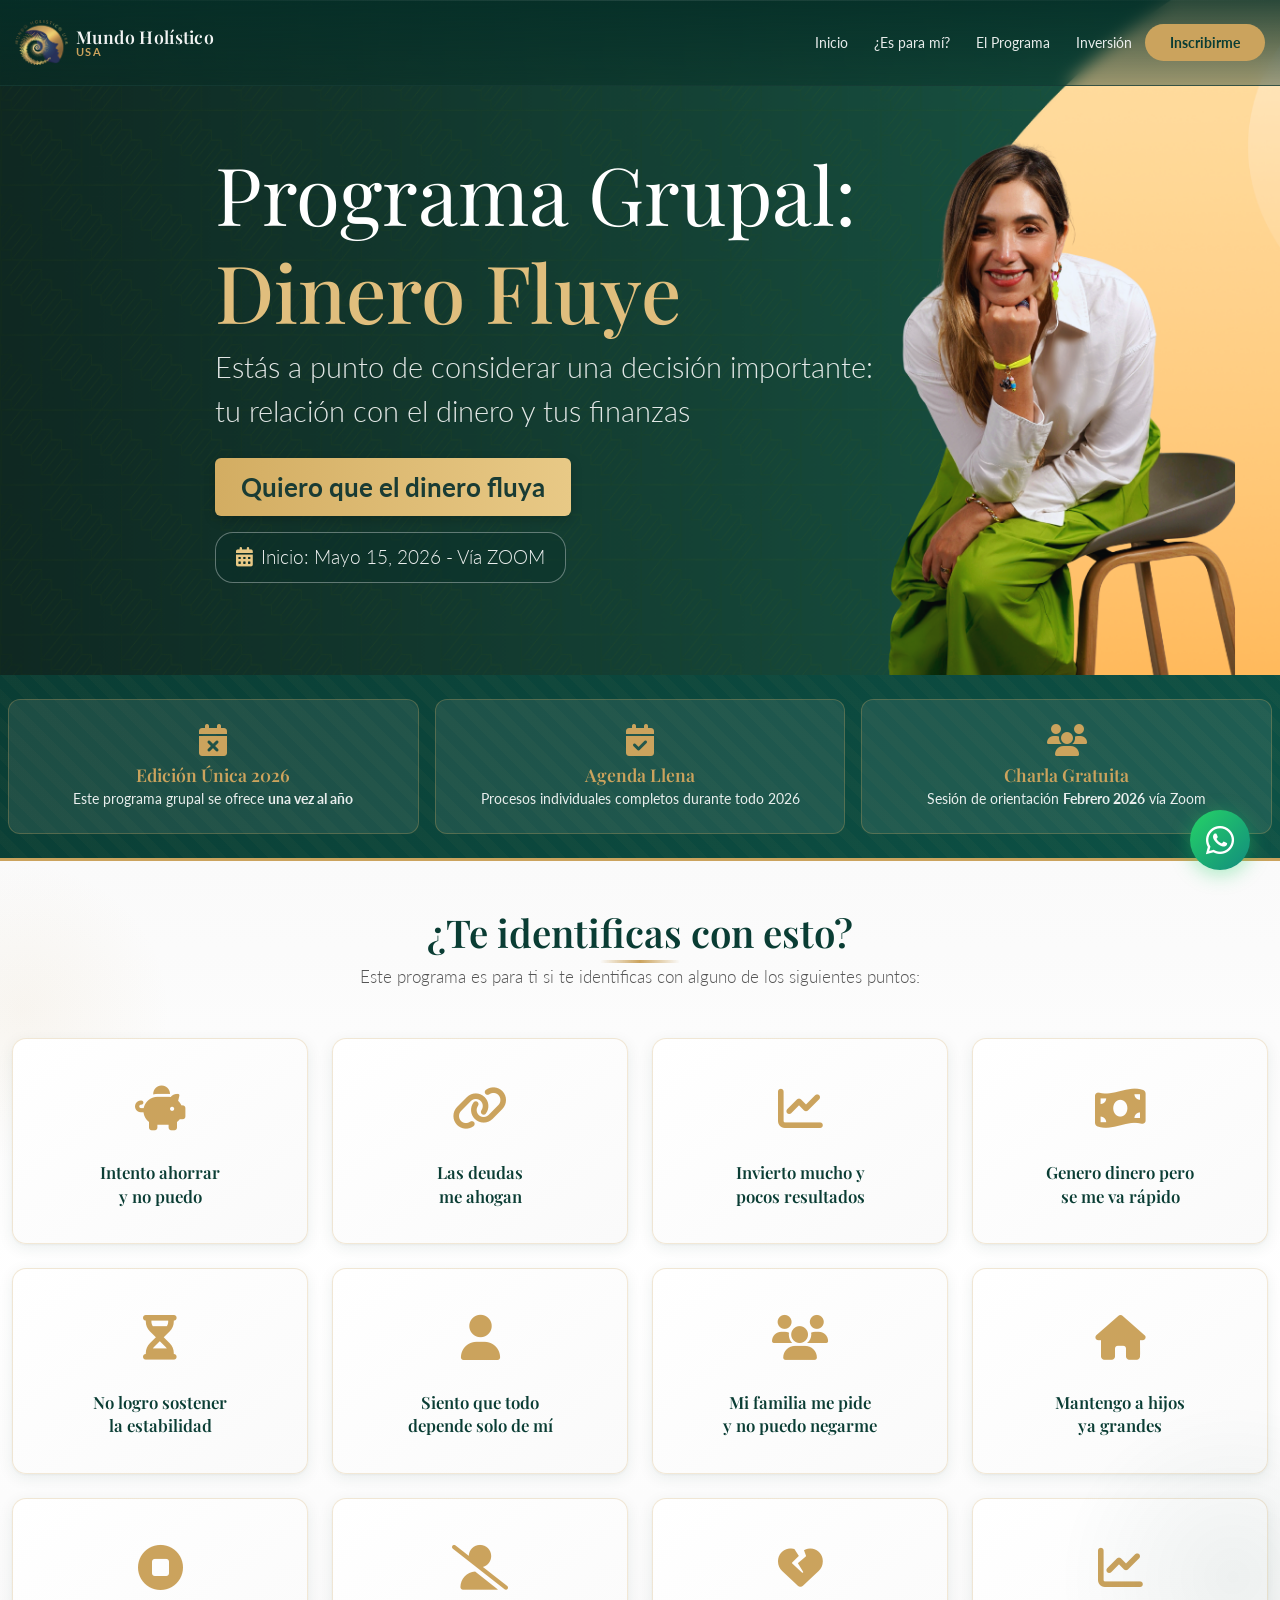
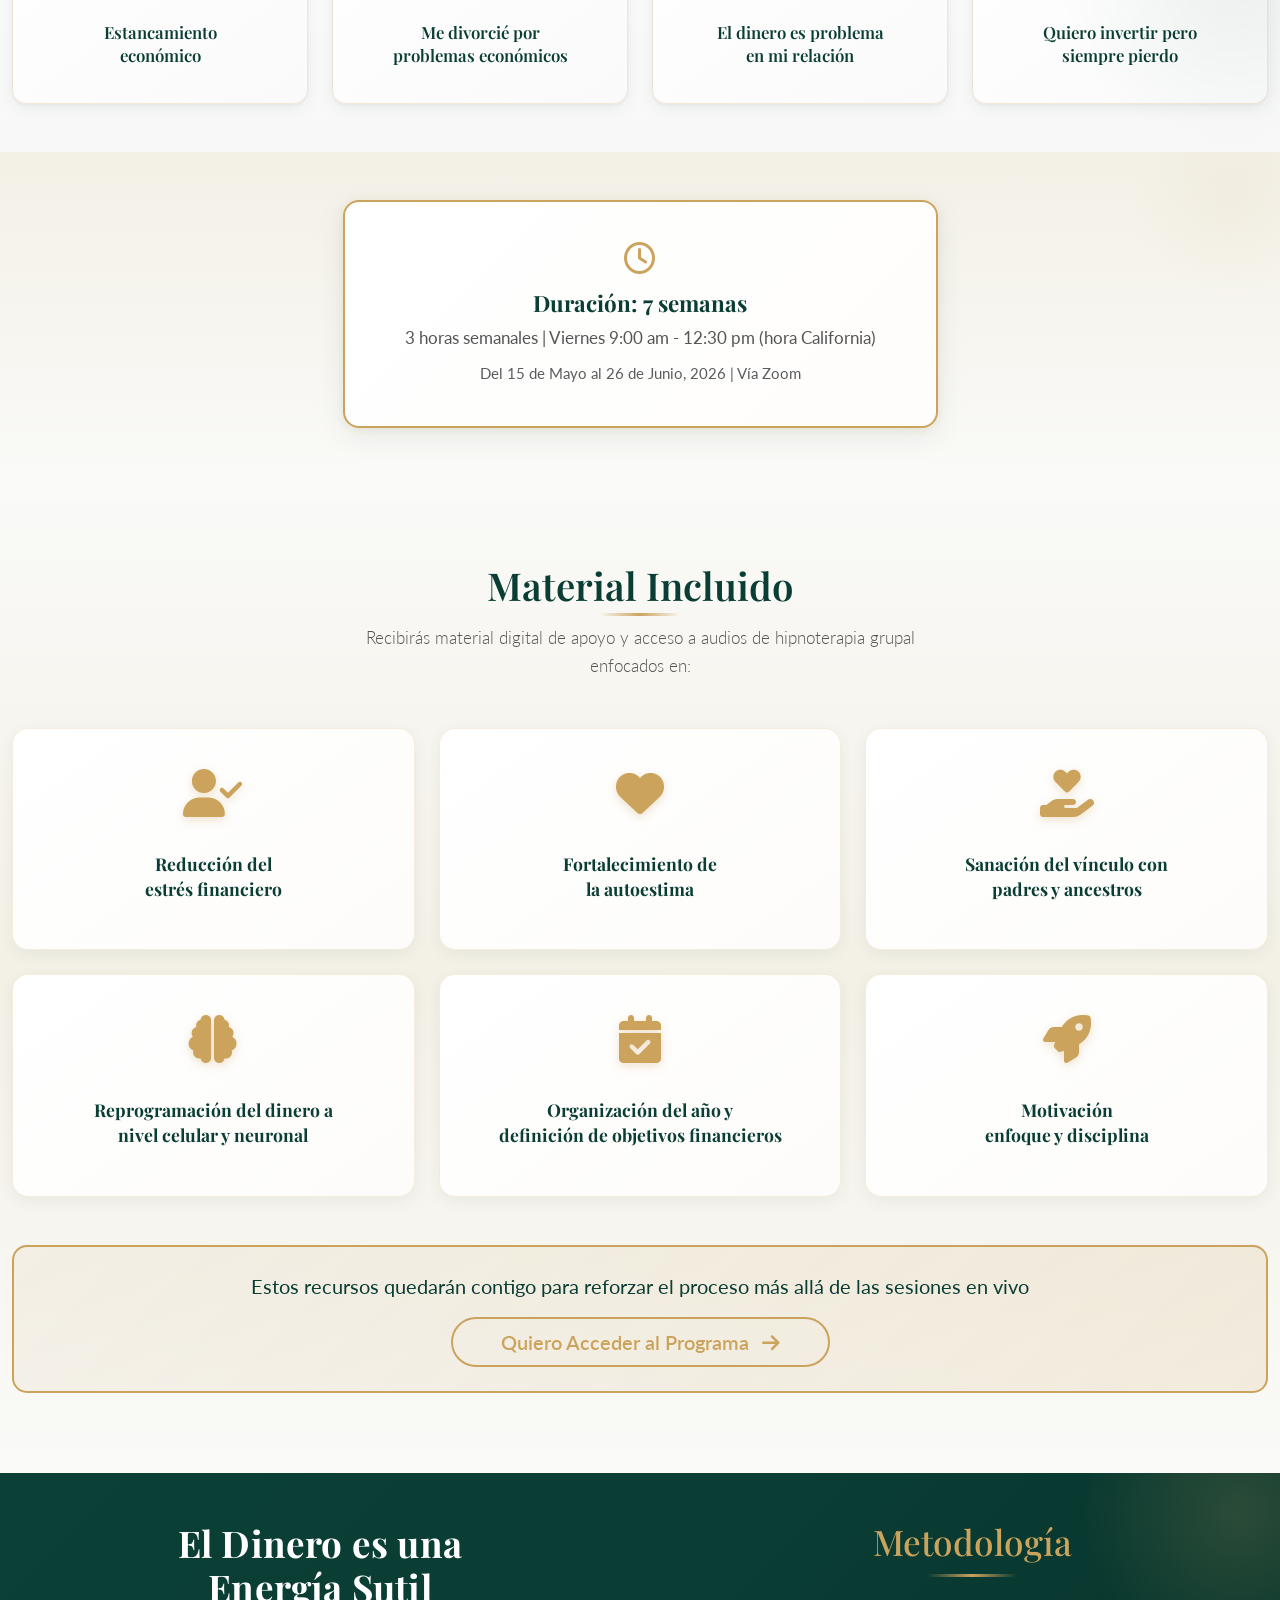
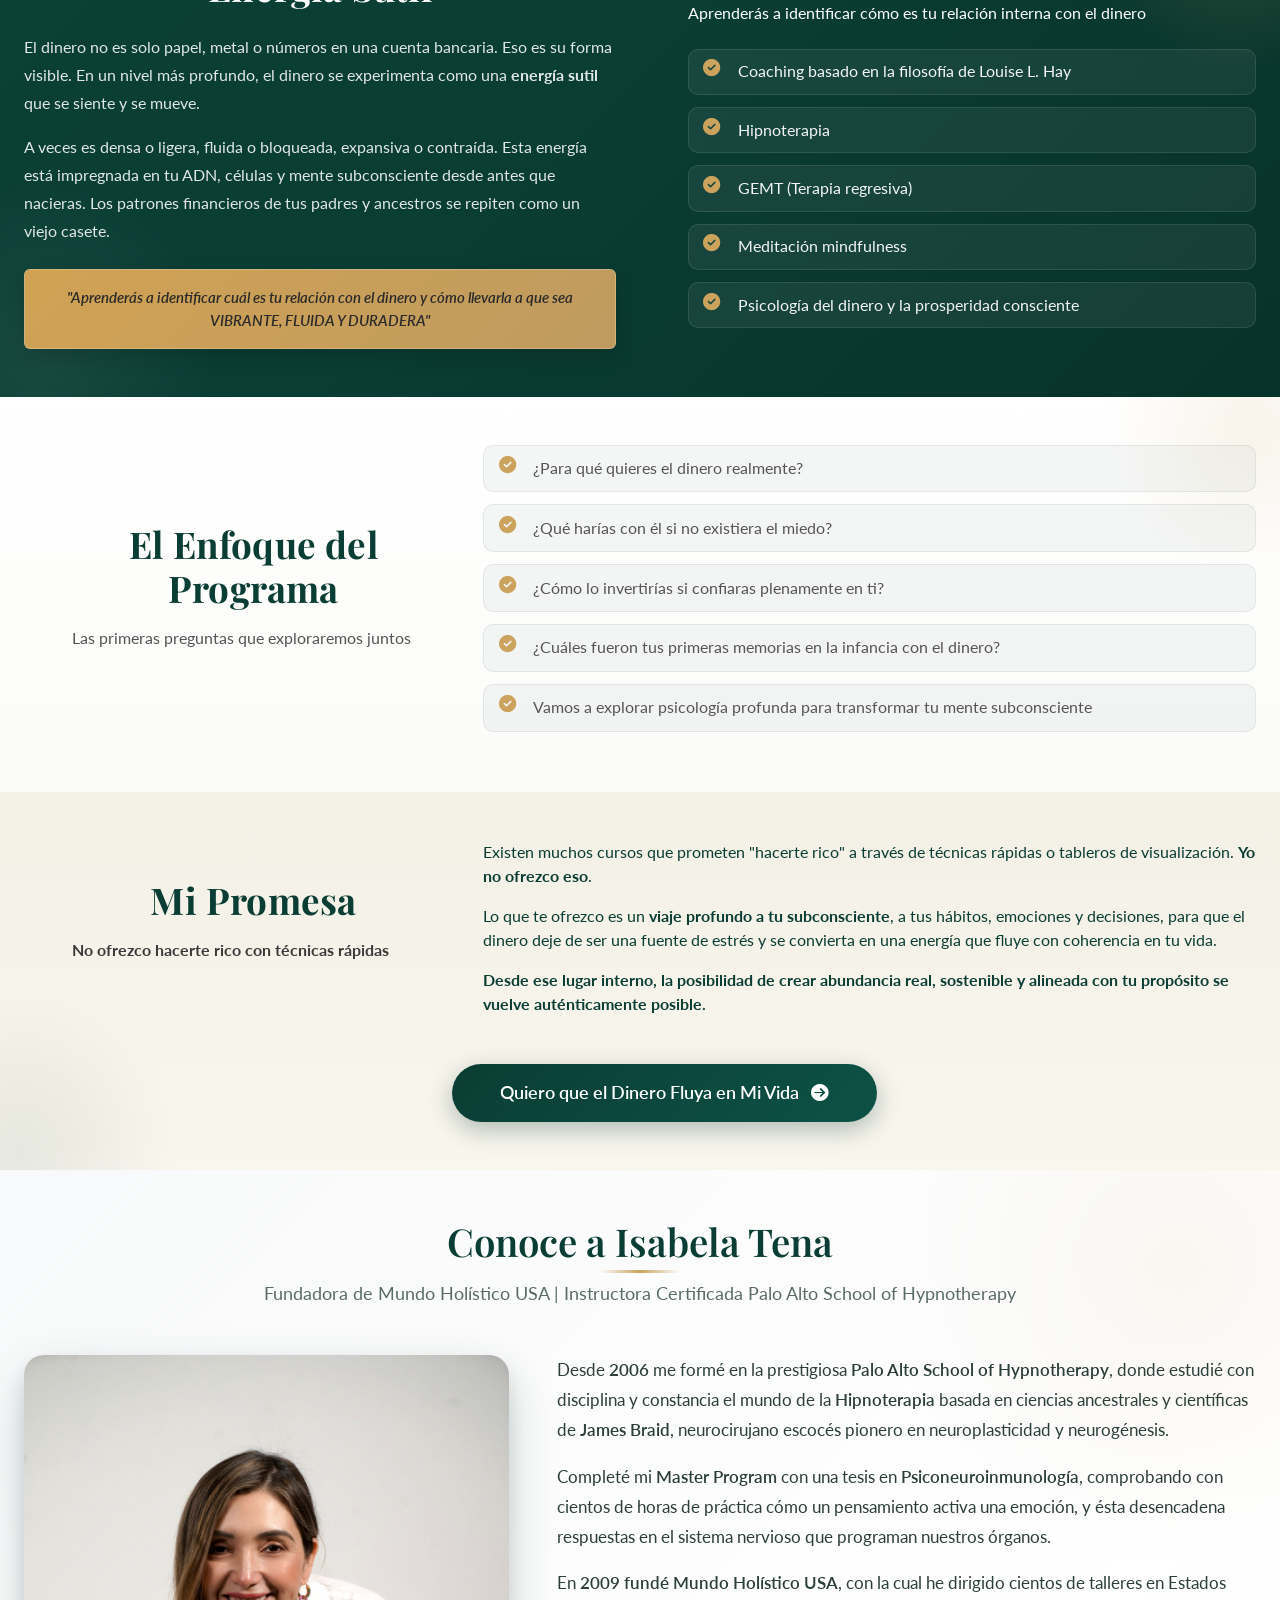
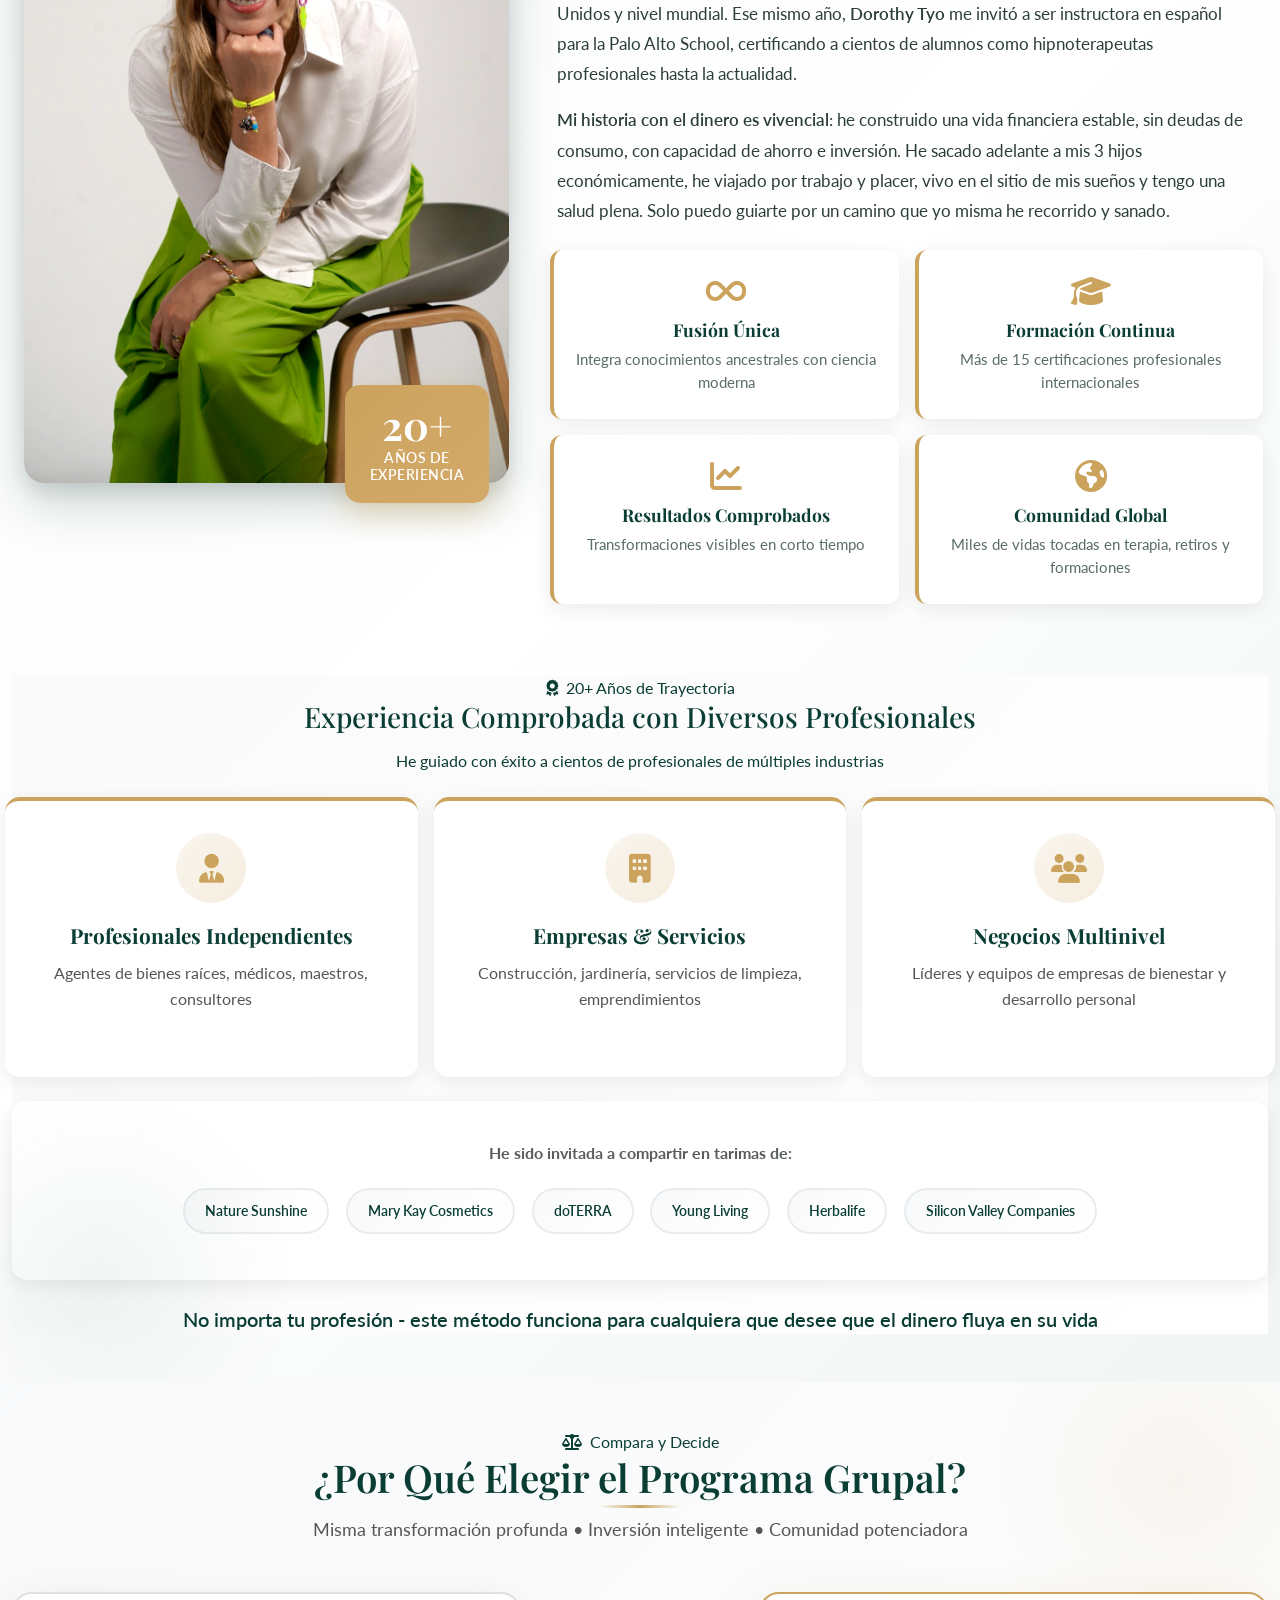
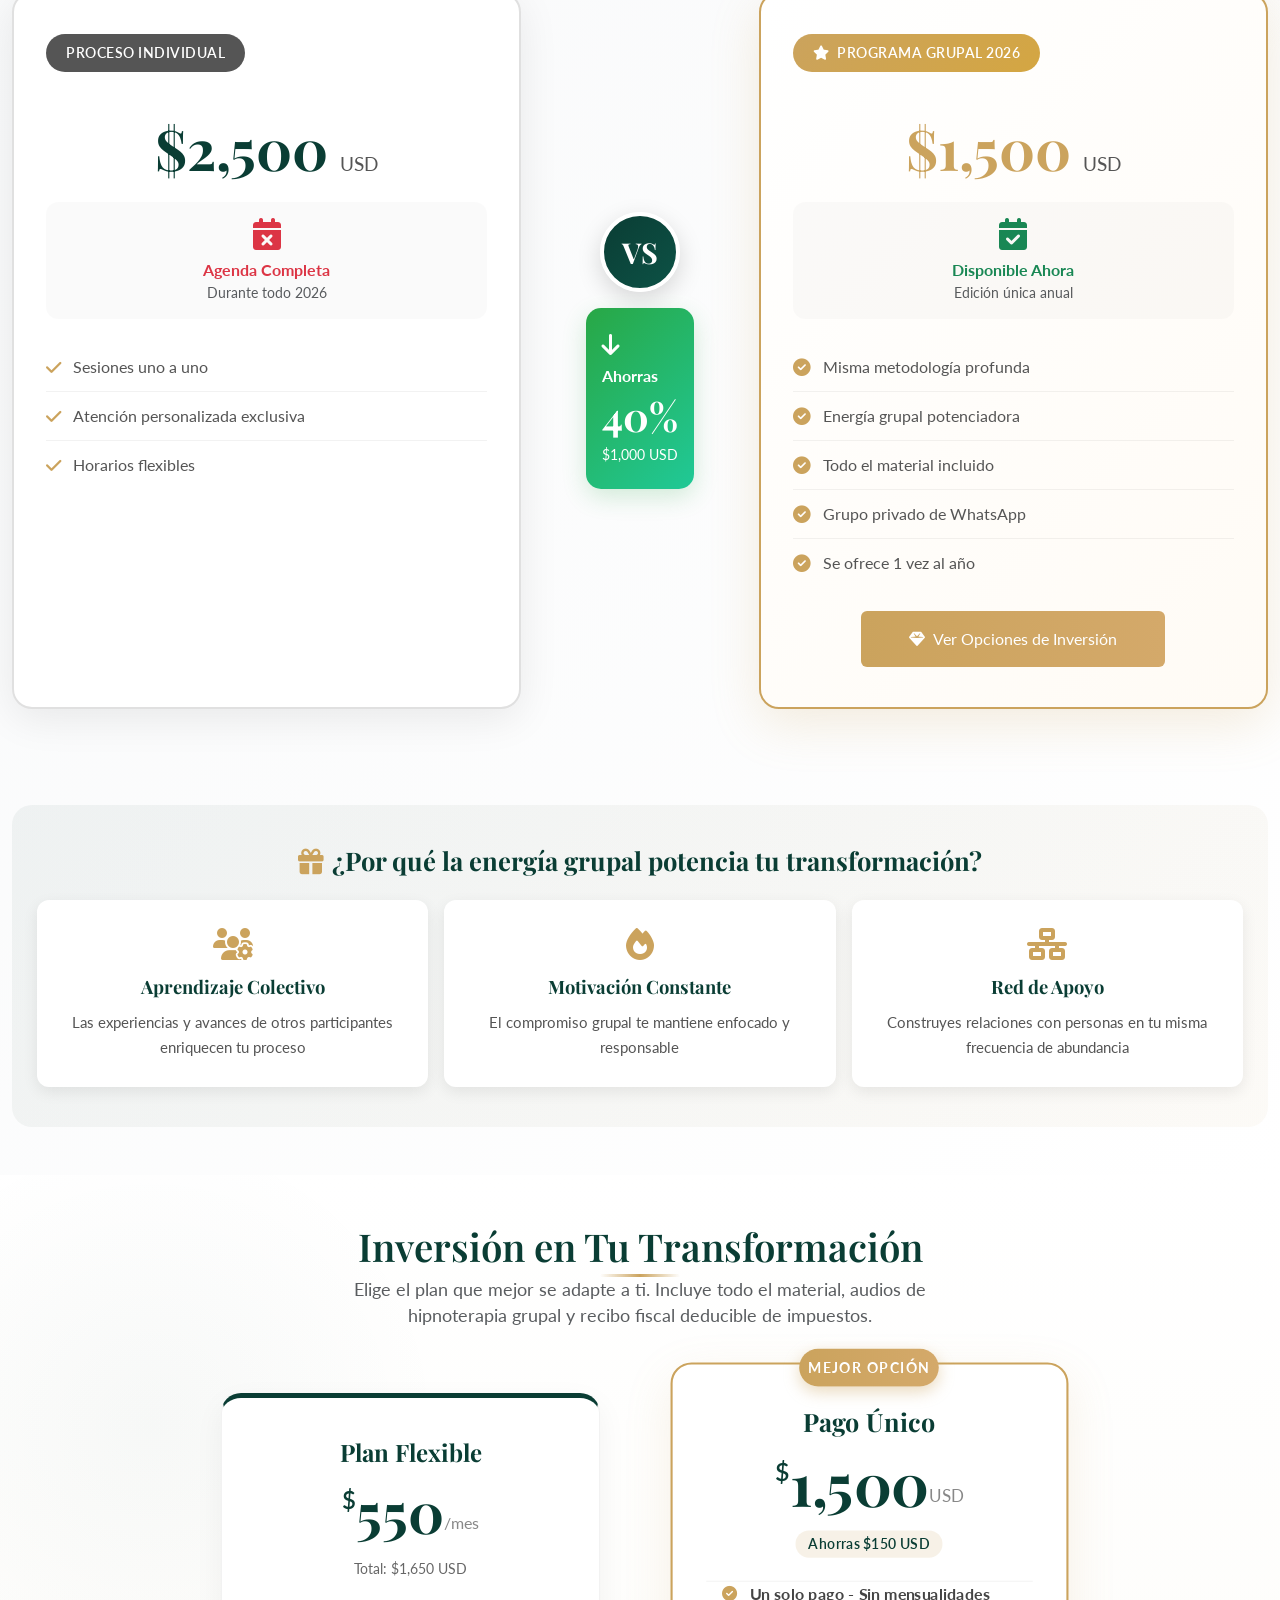
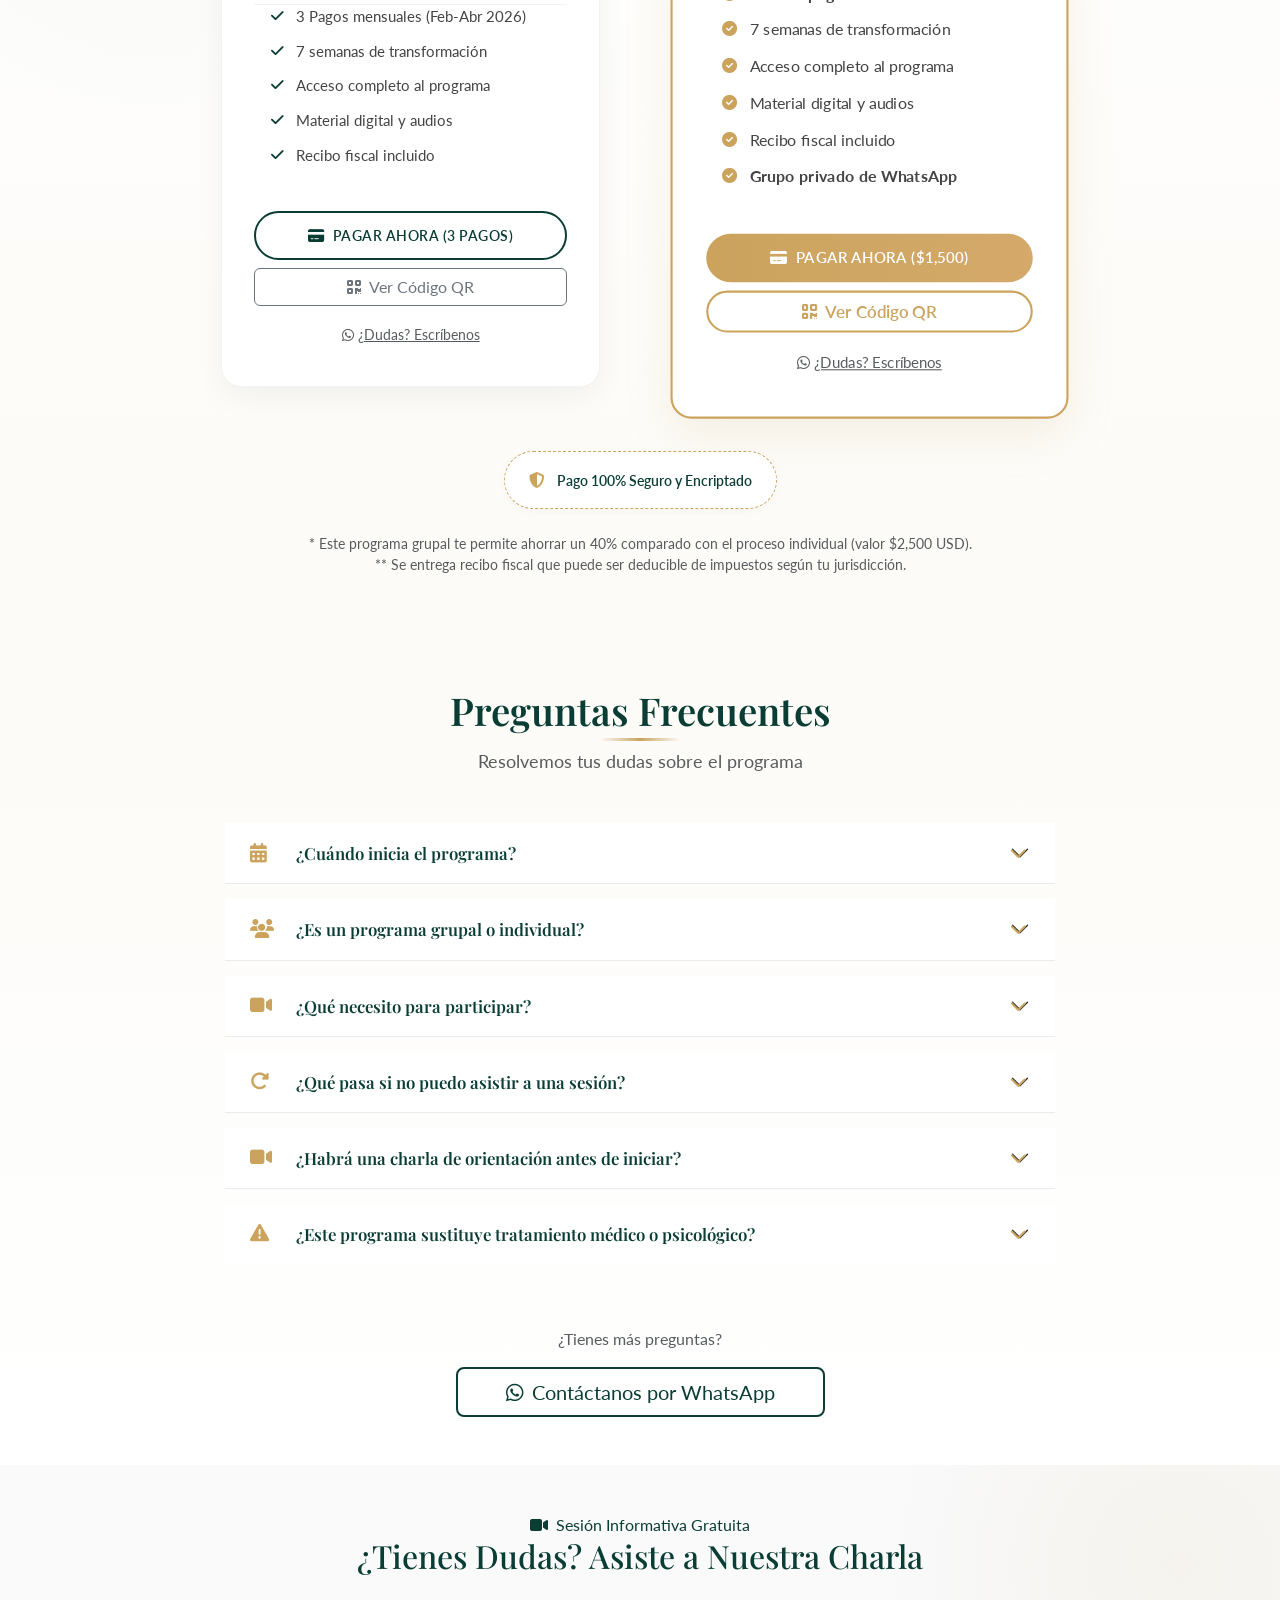
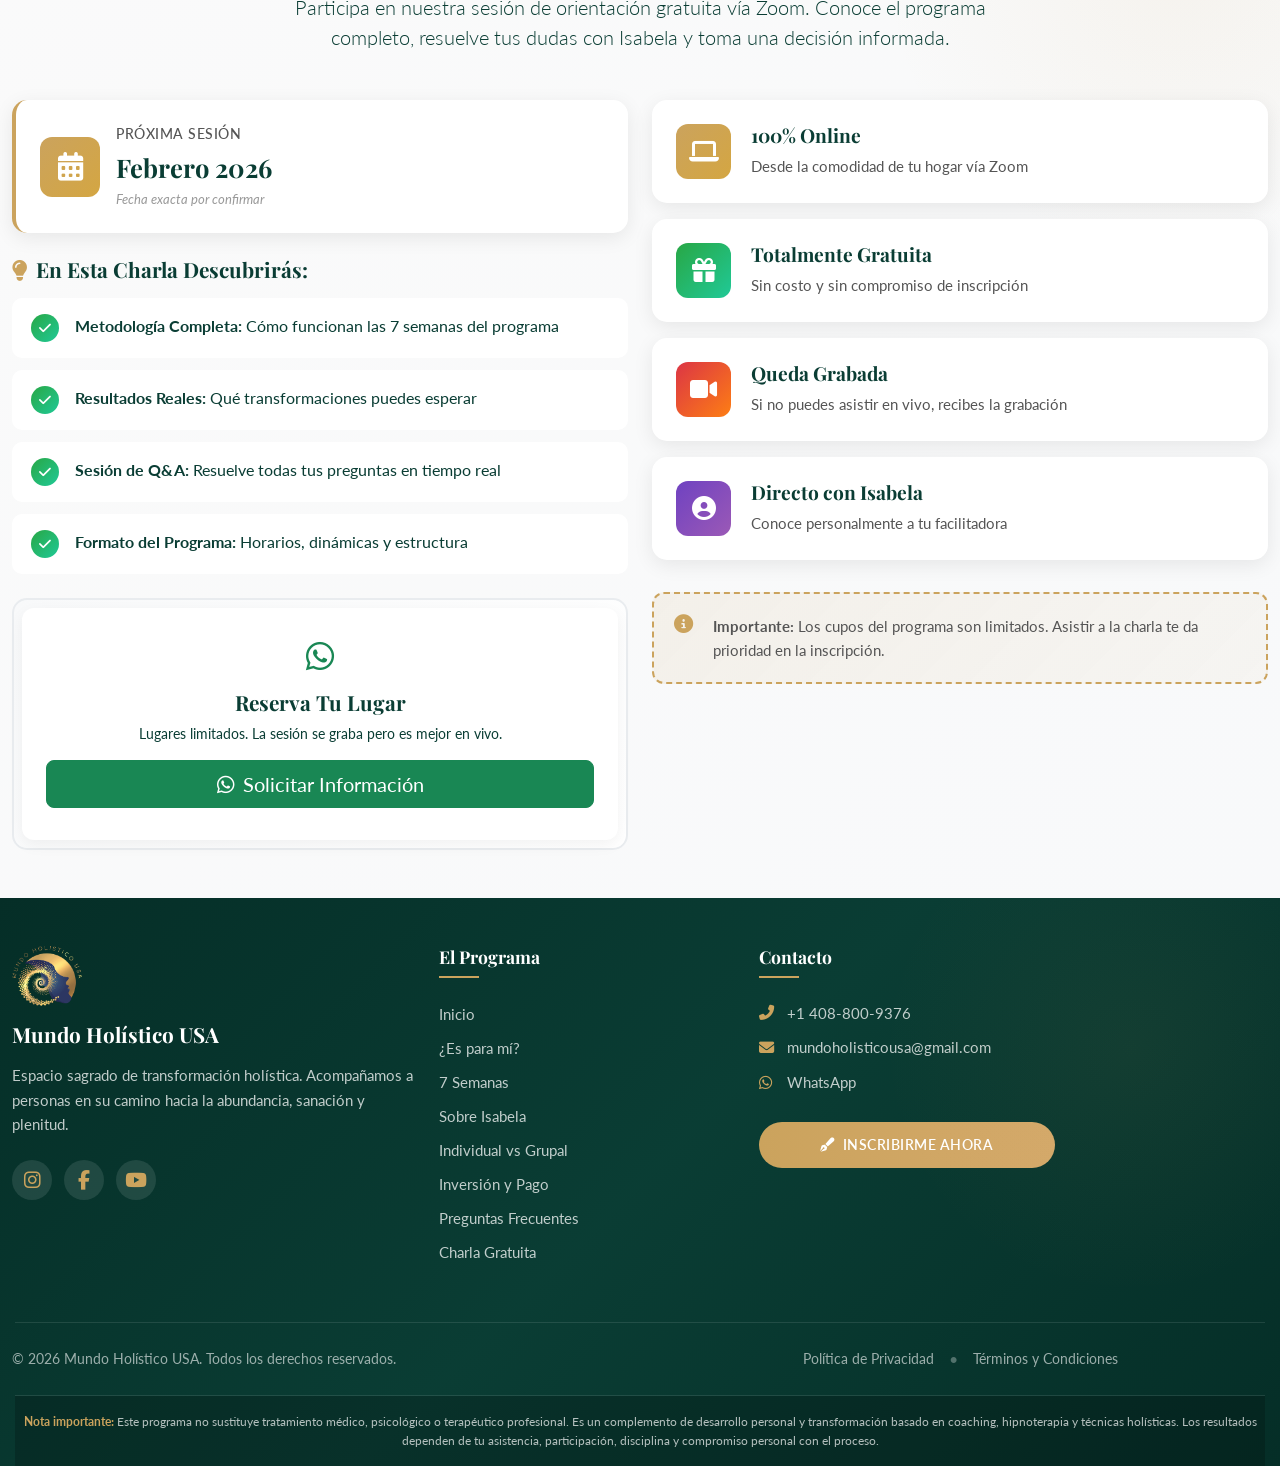
==== commit c913e1b6: "Integracion de links y codigos QR de Square para pagos directos" ====
--- a/index.html
+++ b/index.html
@@ -692,9 +692,23 @@
                                 <li><i class="fas fa-check"></i> Material digital y audios</li>
                                 <li><i class="fas fa-check"></i> Recibo fiscal incluido</li>
                             </ul>
-                            <a href="https://wa.me/14088009376?text=Hola%20Isabela,%20me%20gustar%C3%ADa%20inscribirme%20al%20programa%20Dinero%20Fluye%20con%20el%20plan%20de%203%20pagos%20mensuales%20(%24550%2Fmes).%20%C2%BFC%C3%B3mo%20procedo%3F" class="btn btn-outline-verde w-100 btn-precio" target="_blank">
-                                <i class="fab fa-whatsapp me-2"></i>Elegir Plan de Pagos
+                            
+                            <!-- Botón Principal de Pago -->
+                            <a href="https://square.link/u/2k6Vnb62" class="btn btn-outline-verde w-100 btn-precio mb-2" target="_blank">
+                                <i class="fas fa-credit-card me-2"></i>Pagar Ahora (3 Pagos)
                             </a>
+                            
+                            <!-- Botón QR Code -->
+                            <button class="btn btn-outline-secondary w-100 mb-2" data-bs-toggle="modal" data-bs-target="#qrModal3Pagos">
+                                <i class="fas fa-qrcode me-2"></i>Ver Código QR
+                            </button>
+                            
+                            <!-- Link Consulta WhatsApp -->
+                            <div class="text-center mt-2">
+                                <a href="https://wa.me/14088009376?text=Hola%20Isabela,%20tengo%20preguntas%20sobre%20el%20plan%20de%203%20pagos." class="text-muted small" target="_blank">
+                                    <i class="fab fa-whatsapp me-1"></i>¿Dudas? Escríbenos
+                                </a>
+                            </div>
                         </div>
                     </div>
                 </div>
@@ -719,9 +733,23 @@
                                 <li><i class="fas fa-check-circle"></i> Recibo fiscal incluido</li>
                                 <li><i class="fas fa-check-circle"></i> <strong>Grupo privado de WhatsApp</strong></li>
                             </ul>
-                            <a href="https://wa.me/14088009376?text=Hola%20Isabela,%20me%20gustar%C3%ADa%20inscribirme%20al%20programa%20Dinero%20Fluye%20con%20pago%20%C3%BAnico%20(%241%2C500).%20%C2%BFC%C3%B3mo%20procedo%3F" class="btn btn-dorado-gradiente w-100 btn-precio" target="_blank">
-                                <i class="fab fa-whatsapp me-2"></i>Elegir Pago Único
+                            
+                            <!-- Botón Principal de Pago -->
+                            <a href="https://square.link/u/ha3qFvCX" class="btn btn-dorado-gradiente w-100 btn-precio mb-2" target="_blank">
+                                <i class="fas fa-credit-card me-2"></i>Pagar Ahora ($1,500)
                             </a>
+                            
+                            <!-- Botón QR Code -->
+                            <button class="btn btn-outline-dorado w-100 mb-2" data-bs-toggle="modal" data-bs-target="#qrModalPagoUnico">
+                                <i class="fas fa-qrcode me-2"></i>Ver Código QR
+                            </button>
+                            
+                            <!-- Link Consulta WhatsApp -->
+                            <div class="text-center mt-2">
+                                <a href="https://wa.me/14088009376?text=Hola%20Isabela,%20tengo%20preguntas%20sobre%20el%20pago%20%C3%BAnico." class="text-muted small" target="_blank">
+                                    <i class="fab fa-whatsapp me-1"></i>¿Dudas? Escríbenos
+                                </a>
+                            </div>
                         </div>
                         </div>
                 </div>
@@ -1216,6 +1244,97 @@
         </div>
     </div>
 
+    <!-- ===================== MODAL QR CODE - PLAN 3 PAGOS ===================== -->
+    <div class="modal fade" id="qrModal3Pagos" tabindex="-1" aria-labelledby="qrModal3PagosLabel" aria-hidden="true">
+        <div class="modal-dialog modal-dialog-centered">
+            <div class="modal-content modal-qr">
+                <div class="modal-header border-0">
+                    <h3 class="modal-title w-100 text-center" id="qrModal3PagosLabel">
+                        <i class="fas fa-qrcode text-verde me-2"></i>
+                        Plan de 3 Pagos - $550/mes
+                    </h3>
+                    <button type="button" class="btn-close" data-bs-dismiss="modal" aria-label="Cerrar"></button>
+                </div>
+                <div class="modal-body text-center py-4">
+                    <p class="lead mb-4">Escanea el código QR con tu celular para pagar de forma segura</p>
+                    
+                    <div class="qr-container mb-4">
+                        <img src="./assets/img/checkout-link-qr-code.png" alt="QR Plan 3 Pagos" class="qr-image">
+                    </div>
+                    
+                    <div class="alert alert-info mb-3">
+                        <i class="fas fa-info-circle me-2"></i>
+                        <strong>Total:</strong> $1,650 USD en 3 pagos mensuales de $550
+                    </div>
+                    
+                    <p class="text-muted small mb-3">O copia el link directo:</p>
+                    <div class="input-group mb-3">
+                        <input type="text" class="form-control" value="https://square.link/u/2k6Vnb62" id="link3Pagos" readonly>
+                        <button class="btn btn-outline-verde" type="button" onclick="copiarLink('link3Pagos')">
+                            <i class="fas fa-copy"></i> Copiar
+                        </button>
+                    </div>
+                    
+                    <a href="https://square.link/u/2k6Vnb62" class="btn btn-verde-grande w-100" target="_blank">
+                        <i class="fas fa-external-link-alt me-2"></i>Abrir Link de Pago
+                    </a>
+                </div>
+                <div class="modal-footer border-0 justify-content-center">
+                    <p class="text-muted small mb-0">
+                        <i class="fas fa-lock me-1"></i>Pago 100% seguro procesado por Square
+                    </p>
+                </div>
+            </div>
+        </div>
+    </div>
+
+    <!-- ===================== MODAL QR CODE - PAGO ÚNICO ===================== -->
+    <div class="modal fade" id="qrModalPagoUnico" tabindex="-1" aria-labelledby="qrModalPagoUnicoLabel" aria-hidden="true">
+        <div class="modal-dialog modal-dialog-centered">
+            <div class="modal-content modal-qr">
+                <div class="modal-header border-0">
+                    <h3 class="modal-title w-100 text-center" id="qrModalPagoUnicoLabel">
+                        <i class="fas fa-qrcode text-dorado me-2"></i>
+                        Pago Único - $1,500 USD
+                    </h3>
+                    <button type="button" class="btn-close" data-bs-dismiss="modal" aria-label="Cerrar"></button>
+                </div>
+                <div class="modal-body text-center py-4">
+                    <div class="badge badge-ahorro mb-3 fs-6">
+                        <i class="fas fa-tag me-1"></i>Ahorras $150 USD
+                    </div>
+                    <p class="lead mb-4">Escanea el código QR con tu celular para pagar de forma segura</p>
+                    
+                    <div class="qr-container mb-4">
+                        <img src="./assets/img/checkout-link-qr-code-2.png" alt="QR Pago Único" class="qr-image">
+                    </div>
+                    
+                    <div class="alert alert-success mb-3">
+                        <i class="fas fa-check-circle me-2"></i>
+                        <strong>Total:</strong> $1,500 USD - Un solo pago
+                    </div>
+                    
+                    <p class="text-muted small mb-3">O copia el link directo:</p>
+                    <div class="input-group mb-3">
+                        <input type="text" class="form-control" value="https://square.link/u/ha3qFvCX" id="linkPagoUnico" readonly>
+                        <button class="btn btn-outline-dorado" type="button" onclick="copiarLink('linkPagoUnico')">
+                            <i class="fas fa-copy"></i> Copiar
+                        </button>
+                    </div>
+                    
+                    <a href="https://square.link/u/ha3qFvCX" class="btn btn-dorado-gradiente w-100" target="_blank">
+                        <i class="fas fa-external-link-alt me-2"></i>Abrir Link de Pago
+                    </a>
+                </div>
+                <div class="modal-footer border-0 justify-content-center">
+                    <p class="text-muted small mb-0">
+                        <i class="fas fa-lock me-1"></i>Pago 100% seguro procesado por Square
+                    </p>
+                </div>
+            </div>
+        </div>
+    </div>
+
     <!-- Scripts -->
     <script src="https://cdn.jsdelivr.net/npm/bootstrap@5.3.3/dist/js/bootstrap.bundle.min.js"></script>
     <script src="https://unpkg.com/aos@2.3.1/dist/aos.js"></script>
--- a/assets/style/style.css
+++ b/assets/style/style.css
@@ -3958,3 +3958,104 @@
         font-size: 0.9rem;
     }
 }
+
+/* ========================================
+   ESTILOS PARA MODALES DE QR Y PAGOS
+======================================== */
+
+/* Botón Outline Dorado */
+.btn-outline-dorado {
+    color: var(--dorado);
+    border: 2px solid var(--dorado);
+    background: transparent;
+    transition: all 0.3s ease;
+}
+
+.btn-outline-dorado:hover {
+    background: var(--dorado);
+    color: white;
+    box-shadow: 0 5px 15px rgba(203, 163, 93, 0.3);
+}
+
+/* Modal QR */
+.modal-qr .modal-content {
+    border: none;
+    border-radius: 20px;
+    box-shadow: 0 10px 40px rgba(0, 0, 0, 0.15);
+}
+
+.modal-qr .modal-header {
+    background: linear-gradient(135deg, rgba(10, 61, 52, 0.05) 0%, rgba(203, 163, 93, 0.05) 100%);
+    padding: 2rem 1.5rem 1rem;
+}
+
+.modal-qr .modal-title {
+    font-family: 'Playfair Display', serif;
+    font-size: 1.5rem;
+    font-weight: 700;
+    color: var(--verde-oscuro);
+}
+
+.qr-container {
+    background: white;
+    border: 3px solid #f0f0f0;
+    border-radius: 15px;
+    padding: 1.5rem;
+    display: inline-block;
+    box-shadow: 0 5px 20px rgba(0, 0, 0, 0.1);
+}
+
+.qr-image {
+    max-width: 280px;
+    width: 100%;
+    height: auto;
+    display: block;
+}
+
+.modal-qr .input-group {
+    max-width: 100%;
+}
+
+.modal-qr .form-control {
+    border: 2px solid #e0e0e0;
+    border-radius: 10px 0 0 10px;
+    padding: 0.75rem 1rem;
+    font-size: 0.9rem;
+    background: #f8f9fa;
+}
+
+.modal-qr .input-group .btn {
+    border-radius: 0 10px 10px 0;
+    padding: 0.75rem 1.5rem;
+}
+
+.modal-qr .alert {
+    border-radius: 10px;
+    border: none;
+}
+
+.modal-qr .alert-info {
+    background: linear-gradient(135deg, rgba(10, 61, 52, 0.1) 0%, rgba(10, 61, 52, 0.05) 100%);
+    color: var(--verde-oscuro);
+}
+
+.modal-qr .alert-success {
+    background: linear-gradient(135deg, rgba(203, 163, 93, 0.15) 0%, rgba(203, 163, 93, 0.08) 100%);
+    color: var(--verde-oscuro);
+}
+
+/* Responsive QR Modals */
+@media (max-width: 576px) {
+    .qr-image {
+        max-width: 220px;
+    }
+    
+    .modal-qr .modal-title {
+        font-size: 1.2rem;
+    }
+    
+    .qr-container {
+        padding: 1rem;
+    }
+}
+
